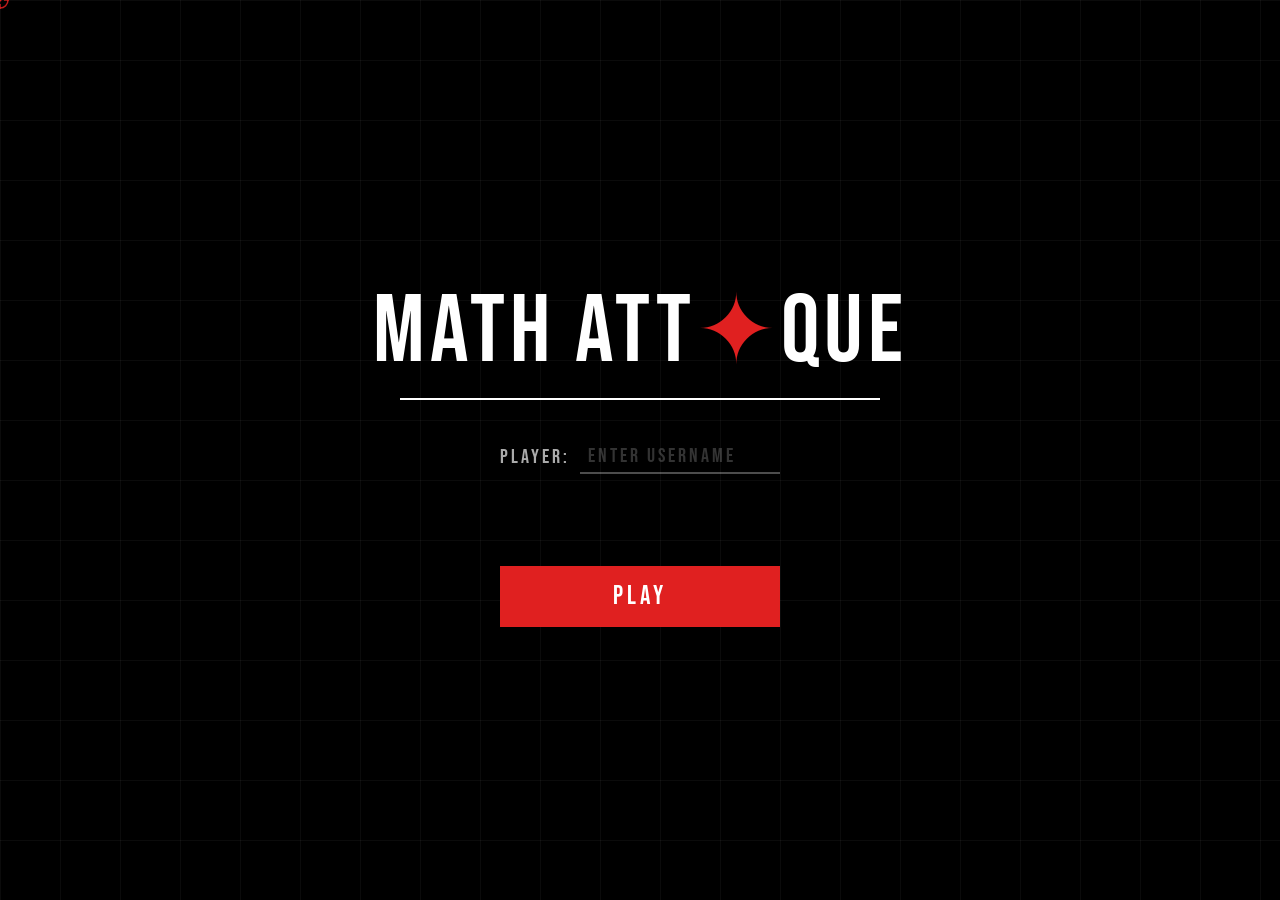
==== index.html @ 8e4e5ab8 "Update index.html" ====
<!DOCTYPE html>
<html lang="en">
<head>
  <meta charset="UTF-8"/>
  <title>Math Attaque</title>
  <link href="https://fonts.googleapis.com/css2?family=Bebas+Neue&family=Rajdhani:wght@400;600;700&display=swap" rel="stylesheet">
  <style>

    :root {
      --red:       #e02020;
      --white:     #ffffff;
      --black:     #000000;
      --grey:      #aaaaaa;
      --grid-line: rgba(255,255,255,0.09);
    }

    * { margin: 0; padding: 0; box-sizing: border-box; }

    html, body {
      width: 100%; height: 100%;
      background: var(--black);
      font-family: 'Rajdhani', sans-serif;
      overflow: hidden;
      color: var(--white);
      /* Hide the default cursor everywhere */
      cursor: none;
    }

    /* ── CUSTOM CURSOR ──────────────────────────────────────── */
    #custom-cursor {
      position: fixed;
      top: 0; left: 0;
      width: 20px; height: 20px;
      pointer-events: none;
      z-index: 99999;
      transform: translate(-50%, -50%);
    }

    /* ── SHARED GRID BACKGROUND ─────────────────────────────── */
    .grid-bg {
      position: absolute;
      inset: 0;
      background-image:
        linear-gradient(var(--grid-line) 1px, transparent 1px),
        linear-gradient(90deg, var(--grid-line) 1px, transparent 1px);
      background-size: 60px 60px;
      pointer-events: none;
      z-index: 0;
    }

    /* ── SCREEN BASE ────────────────────────────────────────── */
    .screen {
      position: fixed;
      inset: 0;
      display: none;
      flex-direction: column;
      align-items: center;
      justify-content: center;
      background: var(--black);
    }

    .screen.active { display: flex; }

    /* ── LOGO ───────────────────────────────────────────────── */
    .logo {
      font-family: 'Bebas Neue', sans-serif;
      font-size: clamp(48px, 8vw, 96px);
      letter-spacing: 5px;
      color: var(--white);
      display: flex;
      align-items: center;
      margin-bottom: 6px;
      position: relative;
      z-index: 2;
    }

    .logo .star { color: var(--red); }

    .logo-underline {
      width: min(480px, 72vw);
      height: 2px;
      background: var(--white);
      margin-bottom: 40px;
      position: relative;
      z-index: 2;
    }

    /* ── BUTTONS ────────────────────────────────────────────── */
    .menu {
      display: flex;
      flex-direction: column;
      align-items: center;
      gap: 14px;
      position: relative;
      z-index: 2;
    }

    .btn {
      font-family: 'Bebas Neue', sans-serif;
      font-size: clamp(18px, 2.8vw, 26px);
      letter-spacing: 4px;
      color: var(--white);
      background: transparent;
      border: 2px solid rgba(255,255,255,0.25);
      padding: 13px 60px;
      min-width: 280px;
      text-align: center;
      cursor: none;
      position: relative;
      overflow: hidden;
      transition: border-color 0.2s;
    }

    .btn::before {
      content: '';
      position: absolute;
      inset: 0;
      background: var(--red);
      transform: scaleX(0);
      transform-origin: left;
      transition: transform 0.22s ease;
      z-index: 0;
    }

    .btn:hover::before  { transform: scaleX(1); }
    .btn:hover          { border-color: var(--red); }
    .btn span           { position: relative; z-index: 1; }
    .btn.primary        { background: var(--red); border-color: var(--red); }

    .btn.disabled {
      opacity: 0.4;
      cursor: none;
      border-color: rgba(255,255,255,0.1);
    }
    .btn.disabled::before { display: none; }

    .coming-soon {
      font-size: 11px;
      letter-spacing: 2px;
      color: var(--grey);
      text-transform: uppercase;
      margin-top: -8px;
      position: relative;
      z-index: 2;
    }

    /* ── BACK BUTTON ────────────────────────────────────────── */
    .back-btn {
      position: absolute;
      top: 24px;
      left: 28px;
      font-family: 'Bebas Neue', sans-serif;
      font-size: 16px;
      letter-spacing: 3px;
      color: var(--grey);
      background: none;
      border: none;
      cursor: none;
      transition: color 0.2s;
      z-index: 10;
    }

    .back-btn:hover { color: var(--white); }

    /* ── USERNAME INPUT ─────────────────────────────────────── */
    .username-row {
      display: flex;
      align-items: center;
      gap: 10px;
      margin-bottom: 8px;
      position: relative;
      z-index: 2;
    }

    .username-row label {
      font-family: 'Bebas Neue', sans-serif;
      font-size: 20px;
      letter-spacing: 3px;
      color: var(--grey);
    }

    .username-row input {
      font-family: 'Bebas Neue', sans-serif;
      font-size: 20px;
      letter-spacing: 3px;
      background: transparent;
      border: none;
      border-bottom: 2px solid rgba(255,255,255,0.3);
      color: var(--white);
      padding: 4px 8px;
      width: 200px;
      outline: none;
      transition: border-color 0.2s;
      cursor: none;
    }

    .username-row input::placeholder { color: rgba(255,255,255,0.2); }
    .username-row input:focus        { border-color: var(--red); }

    /* Username error message */
    #username-error {
      font-family: 'Rajdhani', sans-serif;
      font-size: 13px;
      font-weight: 600;
      letter-spacing: 2px;
      color: var(--red);
      text-transform: uppercase;
      min-height: 18px;
      margin-bottom: 14px;
      position: relative;
      z-index: 2;
    }

    /* ── HIGH SCORE ─────────────────────────────────────────── */
    #highscore-display {
      font-family: 'Rajdhani', sans-serif;
      font-size: 13px;
      font-weight: 600;
      letter-spacing: 2px;
      color: var(--grey);
      text-transform: uppercase;
      margin-bottom: 34px;
      min-height: 18px;
      position: relative;
      z-index: 2;
    }

    #highscore-display .hs-name  { color: var(--white); }
    #highscore-display .hs-level { color: var(--red); }

    /* ── HOME SCREEN ────────────────────────────────────────── */
    #screen-home { justify-content: center; }

    .home-bg {
      position: absolute;
      inset: 0;
      background-image: url('Home_Page_Background.png');
      background-size: cover;
      background-position: top center;
      z-index: 0;
    }

    .home-overlay {
      position: absolute;
      inset: 0;
      background: linear-gradient(
        to bottom,
        rgba(0,0,0,0.25) 0%,
        rgba(0,0,0,0.62) 55%,
        rgba(0,0,0,0.96) 100%
      );
      z-index: 1;
    }

    .home-content {
      position: relative;
      z-index: 3;
      display: flex;
      flex-direction: column;
      align-items: center;
    }

    /* ── MODE SELECT ────────────────────────────────────────── */
    #screen-mode { background: var(--black); }

    .mode-subtitle {
      font-family: 'Rajdhani', sans-serif;
      font-size: 14px;
      font-weight: 600;
      letter-spacing: 3px;
      color: var(--grey);
      text-transform: uppercase;
      margin-bottom: 48px;
      position: relative;
      z-index: 2;
    }

    /* ── GAME SCREEN ────────────────────────────────────────── */
    #screen-game {
      background: var(--black);
      padding: 0;
      overflow: hidden;
      align-items: stretch;
      justify-content: stretch;
    }

    #c {
      position: absolute;
      top: 0; left: 0;
      width: 100%; height: 100%;
      display: block;
      background: var(--black);
    }

    /* HUD — top right */
    #game-hud {
      position: absolute;
      top: 20px;
      right: 28px;
      z-index: 10;
      text-align: right;
    }

    #game-title {
      font-family: 'Bebas Neue', sans-serif;
      font-size: 22px;
      letter-spacing: 4px;
      color: rgba(255,255,255,0.4);
      margin-bottom: 2px;
    }

    #hud {
      font-family: 'Bebas Neue', sans-serif;
      font-size: 18px;
      letter-spacing: 3px;
      color: var(--white);
    }

    #form-badge {
      font-family: 'Bebas Neue', sans-serif;
      font-size: 13px;
      letter-spacing: 3px;
      color: var(--black);
      background: var(--red);
      padding: 3px 10px;
      margin-top: 6px;
      display: inline-block;
    }

    /* ── CONTROLS — bottom centre ───────────────────────────── */
    #game-controls {
      position: absolute;
      bottom: 24px;
      left: 50%;
      transform: translateX(-50%);
      z-index: 10;
      display: flex;
      align-items: center;
      gap: 10px;
      background: rgba(0,0,0,0.72);
      border: 1px solid rgba(255,255,255,0.12);
      padding: 14px 28px;
      backdrop-filter: blur(6px);
      white-space: nowrap;
    }

    #game-controls .label {
      font-family: 'Bebas Neue', sans-serif;
      font-size: 20px;
      letter-spacing: 2px;
      color: var(--white);
    }

    #game-controls .fixed {
      font-family: 'Bebas Neue', sans-serif;
      font-size: 20px;
      letter-spacing: 2px;
      color: rgba(255,255,255,0.4);
    }

    #game-controls input {
      font-family: 'Bebas Neue', sans-serif;
      font-size: 20px;
      letter-spacing: 2px;
      width: 65px;
      padding: 4px 8px;
      border: 1px solid rgba(255,255,255,0.25);
      border-radius: 3px;
      background: rgba(255,255,255,0.07);
      color: var(--white);
      outline: none;
      text-align: center;
      transition: border-color 0.2s;
      cursor: none;
    }

    #game-controls input:focus { border-color: var(--red); }

    #game-controls button {
      font-family: 'Bebas Neue', sans-serif;
      font-size: 18px;
      letter-spacing: 3px;
      padding: 6px 20px;
      cursor: none;
      border: 1px solid rgba(255,255,255,0.25);
      background: rgba(255,255,255,0.07);
      color: var(--white);
      transition: background 0.2s, border-color 0.2s;
    }

    #game-controls button:hover       { background: var(--red); border-color: var(--red); }
    #game-controls button.shoot-btn   { background: var(--red); border-color: var(--red); }
    #game-controls button.shoot-btn:hover { background: #ff3a3a; }

    /* Message floats above the controls */
    #msg {
      position: absolute;
      bottom: 90px;
      left: 50%;
      transform: translateX(-50%);
      z-index: 10;
      font-family: 'Bebas Neue', sans-serif;
      font-size: 22px;
      letter-spacing: 4px;
      color: var(--red);
      min-height: 28px;
      white-space: nowrap;
    }

  </style>
</head>
<body>

  <!-- ── CUSTOM CURSOR SVG ──────────────────────────────────── -->
  <!-- A red crosshair that follows the mouse -->
  <svg id="custom-cursor" viewBox="0 0 20 20" xmlns="http://www.w3.org/2000/svg">
    <!-- outer ring -->
    <circle cx="10" cy="10" r="8" fill="none" stroke="#e02020" stroke-width="1.5" opacity="0.85"/>
    <!-- crosshair lines -->
    <line x1="10" y1="1"  x2="10" y2="6"  stroke="#e02020" stroke-width="1.5" opacity="0.85"/>
    <line x1="10" y1="14" x2="10" y2="19" stroke="#e02020" stroke-width="1.5" opacity="0.85"/>
    <line x1="1"  y1="10" x2="6"  y2="10" stroke="#e02020" stroke-width="1.5" opacity="0.85"/>
    <line x1="14" y1="10" x2="19" y2="10" stroke="#e02020" stroke-width="1.5" opacity="0.85"/>
    <!-- centre dot -->
    <circle cx="10" cy="10" r="1.5" fill="#e02020"/>
  </svg>


  <!-- ============================================================
       SCREEN 1 — INTRO VIDEOS
  ============================================================ -->
  <div id="screen-intro" class="screen active">
    <div class="grid-bg"></div>
    <video id="video-opening" muted playsinline preload="auto"
           src="Opening Scene.mp4"
           style="position:relative;z-index:1;width:min(500px,80vw);height:min(500px,80vw);object-fit:contain;display:block;">
    </video>
    <video id="video-loading" muted playsinline preload="auto"
           src="Loading screen (1).mp4"
           style="position:relative;z-index:1;width:min(500px,80vw);height:min(500px,80vw);object-fit:contain;display:none;">
    </video>
  </div>


  <!-- ============================================================
       SCREEN 2 — HOME
  ============================================================ -->
  <div id="screen-home" class="screen">
    <div class="home-bg"></div>
    <div class="home-overlay"></div>
    <div class="grid-bg" style="z-index:2; opacity:0.5;"></div>

    <div class="home-content">
      <div class="logo">Math&nbsp;Att<span class="star">✦</span>que</div>
      <div class="logo-underline"></div>

      <div class="username-row">
        <label for="username-input">Player:</label>
        <input id="username-input" type="text" placeholder="Enter username" maxlength="20"
               onkeydown="if(event.key==='Enter') tryPlay()">
      </div>

      <!-- Error shown when they try to continue without a name -->
      <div id="username-error"></div>

      <div id="highscore-display"></div>

      <nav class="menu">
        <button class="btn primary" onclick="tryPlay()">
          <span>Play</span>
        </button>
      </nav>
    </div>
  </div>


  <!-- ============================================================
       SCREEN 3 — MODE SELECT
  ============================================================ -->
  <div id="screen-mode" class="screen">
    <div class="grid-bg"></div>
    <button class="back-btn" onclick="goTo('screen-home')">← Back</button>

    <div class="logo" style="font-size:clamp(32px,5vw,58px); margin-bottom:4px;">
      Select Mode
    </div>
    <div class="logo-underline" style="margin-bottom:10px;"></div>
    <p class="mode-subtitle">Choose your battlefield</p>

    <nav class="menu">
      <button class="btn primary" onclick="goTo('screen-game'); startGame();">
        <span>PvE</span>
      </button>
      <button class="btn disabled" disabled><span>PvP</span></button>
      <p class="coming-soon">Coming Soon</p>
      <button class="btn disabled" disabled><span>Sandbox</span></button>
      <p class="coming-soon">Coming Soon</p>
    </nav>
  </div>


  <!-- ============================================================
       SCREEN 4 — GAME
  ============================================================ -->
  <div id="screen-game" class="screen">

    <canvas id="c"></canvas>

    <button class="back-btn" onclick="returnToHome()">← Back</button>

    <div id="game-hud">
      <div id="game-title">Math Att✦que — PvE</div>
      <div id="hud"></div>
      <div id="form-badge"></div>
    </div>

    <div id="msg"></div>

    <!-- Controls bar — rebuilt each level by renderControls() -->
    <div id="game-controls"></div>

  </div>


  <script>

    // ============================================================
    // CUSTOM CURSOR
    // ============================================================

    var cursorEl = document.getElementById("custom-cursor");

    document.addEventListener("mousemove", function(e) {
      cursorEl.style.left = e.clientX + "px";
      cursorEl.style.top  = e.clientY + "px";
    });


    // ============================================================
    // SCREEN NAVIGATION
    // ============================================================

    function goTo(screenId) {
      var allScreens = document.querySelectorAll(".screen");
      for (var i = 0; i < allScreens.length; i++) {
        allScreens[i].classList.remove("active");
      }
      document.getElementById(screenId).classList.add("active");
    }

    function returnToHome() {
      saveHighScore();
      goTo("screen-home");
    }


    // ============================================================
    // USERNAME — must be filled before proceeding
    // ============================================================

    function tryPlay() {
      var username = document.getElementById("username-input").value.trim();
      var errEl    = document.getElementById("username-error");

      if (username === "") {
        errEl.textContent = "⚠ Enter a username to continue";
        // Shake the input border red briefly
        var inp = document.getElementById("username-input");
        inp.style.borderBottomColor = "#e02020";
        setTimeout(function() {
          inp.style.borderBottomColor = "";
        }, 1200);
        return;
      }

      errEl.textContent = "";
      goTo("screen-mode");
    }


    // ============================================================
    // HIGH SCORE
    // ============================================================

    var highScore = { name: "", level: 0 };

    function saveHighScore() {
      var username = document.getElementById("username-input").value.trim();
      if (username === "") { username = "Anonymous"; }
      if (level > highScore.level) {
        highScore.name  = username;
        highScore.level = level;
      }
      showHighScore();
    }

    function showHighScore() {
      var display = document.getElementById("highscore-display");
      if (highScore.level === 0) { display.textContent = ""; return; }
      display.innerHTML =
        "Best: <span class='hs-name'>" + highScore.name + "</span>" +
        " — Level <span class='hs-level'>" + highScore.level + "</span>";
    }


    // ============================================================
    // INTRO VIDEO SEQUENCE
    // ============================================================

    var videoOpening = document.getElementById("video-opening");
    var videoLoading = document.getElementById("video-loading");

    function playOpeningVideo() {
      videoOpening.style.display = "block";
      videoLoading.style.display = "none";
      var fallback = setTimeout(playLoadingVideo, 6000);
      videoOpening.addEventListener("ended", function () { clearTimeout(fallback); playLoadingVideo(); });
      videoOpening.addEventListener("error", function () { clearTimeout(fallback); playLoadingVideo(); });
      videoOpening.play().catch(function () { clearTimeout(fallback); playLoadingVideo(); });
    }

    function playLoadingVideo() {
      videoOpening.style.display = "none";
      videoLoading.style.display = "block";
      var fallback = setTimeout(goToHomeFn, 7000);
      videoLoading.addEventListener("ended", function () { clearTimeout(fallback); goToHomeFn(); });
      videoLoading.addEventListener("error", function () { clearTimeout(fallback); goToHomeFn(); });
      videoLoading.play().catch(function () { clearTimeout(fallback); goToHomeFn(); });
    }

    function goToHomeFn() { goTo("screen-home"); }

    playOpeningVideo();


    // ============================================================
    // CANVAS SETUP
    // ============================================================

    var canvas = document.getElementById("c");
    var ctx    = canvas.getContext("2d");

    var GRID_COLS = 16;
    var GRID_ROWS = 10;
    var CANVAS_WIDTH, CANVAS_HEIGHT, CELL_WIDTH, CELL_HEIGHT;

    function resizeCanvas() {
      CANVAS_WIDTH  = window.innerWidth;
      CANVAS_HEIGHT = window.innerHeight;
      CELL_WIDTH    = CANVAS_WIDTH  / GRID_COLS;
      CELL_HEIGHT   = CANVAS_HEIGHT / GRID_ROWS;
      canvas.width  = CANVAS_WIDTH;
      canvas.height = CANVAS_HEIGHT;
    }

    window.addEventListener("resize", function () {
      resizeCanvas();
      if (typeof playerX !== "undefined") { draw(); }
    });


    // ============================================================
    // EQUATION FORMS
    // ============================================================

    var FORM_ORDER      = ["general", "factored", "vertex"];
    var FIXED_A_OPTIONS = [-0.1, -0.15, -0.2, -0.25, -0.3];
    var currentForm;
    var fixedA;

    function pickForm(levelNumber) {
      var index = (levelNumber - 1) % FORM_ORDER.length;
      currentForm = FORM_ORDER[index];
      fixedA = FIXED_A_OPTIONS[Math.floor(Math.random() * FIXED_A_OPTIONS.length)];
    }

    function renderControls() {
      var bar   = document.getElementById("game-controls");
      var badge = document.getElementById("form-badge");

      if (currentForm === "general") {
        badge.textContent = "General Form";
        bar.innerHTML =
          "<span class='label'>y =</span>" +
          "<input id='inputA' placeholder='a' title='Enter a (must be negative)'>" +
          "<span class='label'>x² +</span>" +
          "<input id='inputB' placeholder='b'>" +
          "<span class='label'>x</span>" +
          "<button class='shoot-btn' onclick='shoot()'>Shoot</button>";

      } else if (currentForm === "factored") {
        badge.textContent = "Factored Form";
        bar.innerHTML =
          "<span class='label'>y =</span>" +
          "<span class='fixed'>" + fixedA + "</span>" +
          "<span class='label'>(x −</span>" +
          "<input id='inputR' placeholder='r'>" +
          "<span class='label'>)(x −</span>" +
          "<input id='inputS' placeholder='s'>" +
          "<span class='label'>)</span>" +
          "<button class='shoot-btn' onclick='shoot()'>Shoot</button>";

      } else if (currentForm === "vertex") {
        badge.textContent = "Vertex Form";
        bar.innerHTML =
          "<span class='label'>y =</span>" +
          "<span class='fixed'>" + fixedA + "</span>" +
          "<span class='label'>(x −</span>" +
          "<input id='inputH' placeholder='h'>" +
          "<span class='label'>)² +</span>" +
          "<input id='inputK' placeholder='k'>" +
          "<button class='shoot-btn' onclick='shoot()'>Shoot</button>";
      }
    }

    function readInputs() {
      if (currentForm === "general") {
        var a = parseFloat(document.getElementById("inputA").value);
        var b = parseFloat(document.getElementById("inputB").value);
        if (isNaN(a) || isNaN(b))   { setMessage("Enter values for a and b."); return null; }
        if (Math.abs(a) < 0.05)     { setMessage("a is too small. Try -0.2");  return null; }
        if (a > 0) { a = -a; }
        return { a: a, b: b };

      } else if (currentForm === "factored") {
        var r = parseFloat(document.getElementById("inputR").value);
        var s = parseFloat(document.getElementById("inputS").value);
        if (isNaN(r) || isNaN(s)) { setMessage("Enter values for r and s."); return null; }
        return { a: fixedA, b: -fixedA * (r + s) };

      } else if (currentForm === "vertex") {
        var h = parseFloat(document.getElementById("inputH").value);
        var k = parseFloat(document.getElementById("inputK").value);
        if (isNaN(h) || isNaN(k)) { setMessage("Enter values for h and k."); return null; }
        return { a: fixedA, b: -2 * fixedA * h };
      }
      return null;
    }

    function getAnswer() {
      var dx = enemyX - playerX;
      var dy = enemyY - playerY;
      if (currentForm === "general") {
        var a = -0.2;
        var b = (dy - a * dx * dx) / dx;
        return "a = " + a.toFixed(2) + ",  b = " + b.toFixed(2);
      }
      if (currentForm === "factored") {
        return "r = 0,  s = " + dx.toFixed(2);
      }
      if (currentForm === "vertex") {
        var hVal  = dx / 2;
        var bHint = (-2 * fixedA * hVal);
        var hHint = (-bHint / (2 * fixedA)).toFixed(2);
        return "h = " + hHint + "  (test different k values)";
      }
      return "no hint available";
    }


    // ============================================================
    // BARREL ANGLE HELPER
    //
    // Given the parabola y = a*t² + b*t (in grid units, t from player),
    // the initial slope at t=0 is dy/dt = b.
    // We convert that slope from grid coords to canvas pixel coords,
    // then compute the angle with Math.atan2.
    // ============================================================

    function getBarrelAngle(a, b) {
      // In grid space the initial slope (rise/run) = b
      // Convert to pixel space: multiply rise by CELL_HEIGHT and run by CELL_WIDTH
      // Canvas y is flipped (up = negative py), so negate the rise.
      var runPx  =  CELL_WIDTH;
      var risePx = -b * CELL_HEIGHT;   // negative because canvas y flips
      return Math.atan2(risePx, runPx);
    }


    // ============================================================
    // GAME STATE
    // ============================================================

    var level;
    var shotsLeft;
    var playerX, playerY;
    var enemyX,  enemyY;
    var lastAB     = null;    // stores {a,b} of most recent shot for barrel angle
    var pastShots  = [];
    var isShooting = false;
    var particles  = [];

    function gridToPixel(gridX, gridY) {
      return {
        px: gridX * CELL_WIDTH,
        py: CANVAS_HEIGHT - gridY * CELL_HEIGHT
      };
    }

    function randomInt(min, max) {
      return Math.floor(Math.random() * (max - min + 1)) + min;
    }

    function placeDots() {
      playerX = randomInt(1, 3);
      playerY = randomInt(2, 6);
      enemyX  = randomInt(12, 15);
      enemyY  = randomInt(2, 6);
    }


    // ============================================================
    // EXPLOSION PARTICLES
    // ============================================================

    function spawnExplosion(px, py) {
      particles = [];
      for (var i = 0; i < 16; i++) {
        var angle = (i / 16) * Math.PI * 2;
        var speed = 3 + Math.random() * 4;
        particles.push({
          x: px, y: py,
          vx: Math.cos(angle) * speed,
          vy: Math.sin(angle) * speed,
          life: 1.0,
          radius: 4 + Math.random() * 4
        });
      }
    }

    function drawAndUpdateParticles() {
      var anyAlive = false;
      for (var i = 0; i < particles.length; i++) {
        var p = particles[i];
        if (p.life <= 0) continue;
        p.x    += p.vx;
        p.y    += p.vy;
        p.life -= 0.035;
        ctx.beginPath();
        ctx.arc(p.x, p.y, p.radius, 0, Math.PI * 2);
        ctx.fillStyle = "rgba(255, 140, 0, " + p.life + ")";
        ctx.fill();
        anyAlive = true;
      }
      return anyAlive;
    }

    function animateExplosion(done) {
      draw();
      var stillGoing = drawAndUpdateParticles();
      if (stillGoing) {
        requestAnimationFrame(function () { animateExplosion(done); });
      } else {
        setTimeout(done, 200);
      }
    }


    // ============================================================
    // DRAW DOT WITH BARREL
    //
    // Draws a circle with a rectangular barrel attached.
    // angle = direction the barrel points (radians, canvas coords)
    // ============================================================

    function drawDotWithBarrel(px, py, dotRadius, color, angle, barrelLen, barrelW) {
      ctx.save();
      ctx.translate(px, py);
      ctx.rotate(angle);

      // Barrel — rectangle extending in the +x direction before rotation
      ctx.fillStyle = color;
      ctx.fillRect(dotRadius - 2, -barrelW / 2, barrelLen, barrelW);

      ctx.restore();

      // Body circle (drawn after so it sits on top of the barrel root)
      ctx.beginPath();
      ctx.arc(px, py, dotRadius, 0, Math.PI * 2);
      ctx.fillStyle = color;
      ctx.fill();
    }


    // ============================================================
    // DRAW
    // ============================================================

    function draw() {
      ctx.fillStyle = "#000";
      ctx.fillRect(0, 0, CANVAS_WIDTH, CANVAS_HEIGHT);

      // Grid lines
      ctx.strokeStyle = "rgba(255, 255, 255, 0.1)";
      ctx.lineWidth = 1;
      for (var col = 0; col <= GRID_COLS; col++) {
        ctx.beginPath();
        ctx.moveTo(col * CELL_WIDTH, 0);
        ctx.lineTo(col * CELL_WIDTH, CANVAS_HEIGHT);
        ctx.stroke();
      }
      for (var row = 0; row <= GRID_ROWS; row++) {
        ctx.beginPath();
        ctx.moveTo(0, row * CELL_HEIGHT);
        ctx.lineTo(CANVAS_WIDTH, row * CELL_HEIGHT);
        ctx.stroke();
      }

      // Axis numbers
      ctx.fillStyle = "rgba(255, 255, 255, 0.25)";
      ctx.font = Math.floor(CELL_HEIGHT * 0.2) + "px monospace";
      for (var i = 1; i <= GRID_COLS; i++) {
        ctx.fillText(i, i * CELL_WIDTH + 4, CANVAS_HEIGHT - 6);
      }
      for (var j = 1; j <= GRID_ROWS; j++) {
        ctx.fillText(j, 4, CANVAS_HEIGHT - j * CELL_HEIGHT - 4);
      }

      // Past shots
      ctx.strokeStyle = "rgba(120, 160, 255, 0.18)";
      ctx.lineWidth = 2;
      for (var s = 0; s < pastShots.length; s++) {
        var path = pastShots[s];
        ctx.beginPath();
        for (var p = 0; p < path.length; p++) {
          if (p === 0) ctx.moveTo(path[p].px, path[p].py);
          else         ctx.lineTo(path[p].px, path[p].py);
        }
        ctx.stroke();
      }

      // ── Player dot with barrel ───────────────────────────────
      var player = gridToPixel(playerX, playerY);
      var dotR   = Math.max(7, Math.min(CELL_WIDTH, CELL_HEIGHT) * 0.18);
      var bLen   = dotR * 2.2;   // barrel length
      var bW     = dotR * 0.7;   // barrel width

      // Barrel angle: use last shot's a,b if available, otherwise point right
      var barrelAngle = lastAB ? getBarrelAngle(lastAB.a, lastAB.b) : 0;

      drawDotWithBarrel(player.px, player.py, dotR, "#0cc", barrelAngle, bLen, bW);

      // Player label
      ctx.fillStyle = "rgba(255,255,255,0.55)";
      ctx.font = Math.floor(CELL_HEIGHT * 0.18) + "px monospace";
      ctx.fillText("(" + playerX + "," + playerY + ")", player.px + dotR + 6, player.py - 7);

      // ── Enemy dot (no barrel — simpler circle) ───────────────
      var enemy = gridToPixel(enemyX, enemyY);
      ctx.beginPath();
      ctx.arc(enemy.px, enemy.py, dotR, 0, Math.PI * 2);
      ctx.fillStyle = "#e44";
      ctx.fill();
      ctx.fillStyle = "rgba(255,255,255,0.55)";
      ctx.fillText("(" + enemyX + "," + enemyY + ")", enemy.px + dotR + 6, enemy.py - 7);
    }


    // ============================================================
    // SHOOT
    // ============================================================

    function shoot() {
      if (isShooting) return;
      if (shotsLeft <= 0) { setMessage("No shots left!"); return; }

      var inputs = readInputs();
      if (inputs === null) { return; }

      var a = inputs.a;
      var b = inputs.b;

      // Save for barrel angle
      lastAB = { a: a, b: b };

      isShooting = true;
      setMessage("");

      var path = [];
      var t = 0;

      function step() {
        var worldX = playerX + t;
        var worldY = playerY + (a * t * t + b * t);
        var pos    = gridToPixel(worldX, worldY);

        path.push(pos);
        draw();

        // Shot trail
        ctx.beginPath();
        ctx.strokeStyle = "rgba(255,255,255,0.75)";
        ctx.lineWidth = 2;
        for (var i = 0; i < path.length; i++) {
          if (i === 0) ctx.moveTo(path[i].px, path[i].py);
          else         ctx.lineTo(path[i].px, path[i].py);
        }
        ctx.stroke();

        // Projectile dot
        ctx.beginPath();
        ctx.arc(pos.px, pos.py, 5, 0, Math.PI * 2);
        ctx.fillStyle = "#88aaff";
        ctx.fill();

        if (isNearEnemy(pos.px, pos.py)) {
          finishShot(path, true, pos.px, pos.py);
          return;
        }

        t += 0.05;

        if (worldX > 0 && worldX < GRID_COLS && worldY > 0 && worldY < GRID_ROWS) {
          requestAnimationFrame(step);
        } else {
          finishShot(path, false, pos.px, pos.py);
        }
      }

      step();
    }

    function isNearEnemy(px, py) {
      var enemy = gridToPixel(enemyX, enemyY);
      var dx = px - enemy.px;
      var dy = py - enemy.py;
      return Math.sqrt(dx * dx + dy * dy) < 14;
    }

    function finishShot(path, didHit, hitPx, hitPy) {
      isShooting = false;
      pastShots.push(path);
      if (pastShots.length > 20) pastShots.shift();
      shotsLeft--;

      if (didHit) {
        setMessage("Hit!");
        spawnExplosion(hitPx, hitPy);
        animateExplosion(function () {
          level++;
          shotsLeft = 5;
          pastShots = [];
          particles = [];
          lastAB    = null;
          startLevel();
        });
      } else {
        if (shotsLeft <= 0) {
          // Out of shots — save score and return to home after a short delay
          saveHighScore();
          setMessage("Out of shots! Hint: " + getAnswer() + " — returning to menu…");
          setTimeout(function() {
            goTo("screen-home");
          }, 3500);
        } else {
          setMessage("Miss!");
        }
        updateHUD();
        draw();
      }
    }

    function updateHUD() {
      document.getElementById("hud").textContent =
        "Level: " + level + "   |   Shots: " + shotsLeft;
    }

    function setMessage(text) {
      document.getElementById("msg").textContent = text;
    }


    // ============================================================
    // START LEVEL
    // ============================================================

    function startLevel() {
      pickForm(level);
      placeDots();
      lastAB = null;
      setMessage("");
      updateHUD();
      renderControls();
      resizeCanvas();
      draw();
    }


    // ============================================================
    // START GAME
    // ============================================================

    function startGame() {
      level      = 1;
      shotsLeft  = 5;
      pastShots  = [];
      particles  = [];
      isShooting = false;
      lastAB     = null;
      startLevel();
    }

  </script>
</body>
</html>
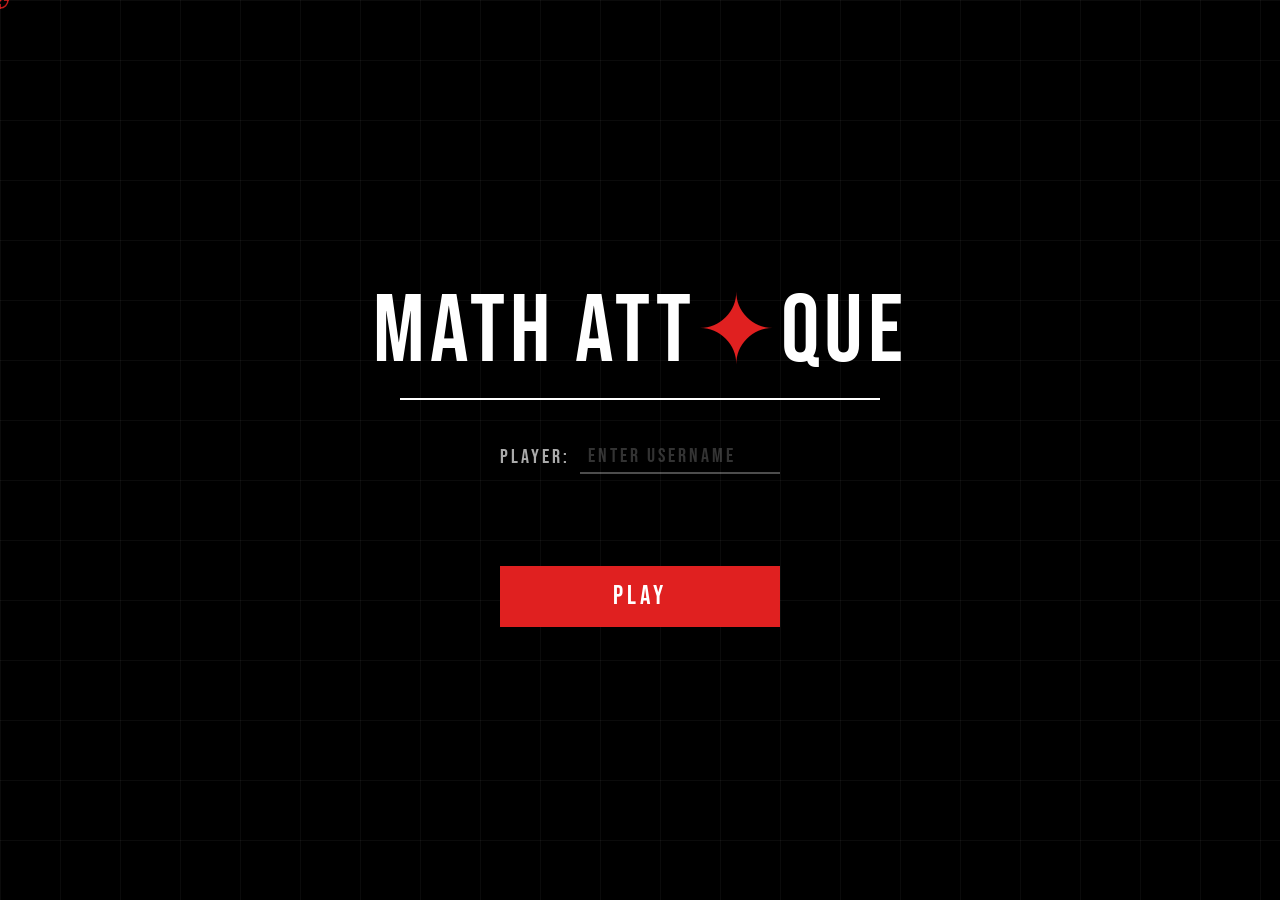
==== commit a3323dd9: "Update index.html" ====
--- a/index.html
+++ b/index.html
@@ -16,16 +16,7 @@
     }
 
     * { margin: 0; padding: 0; box-sizing: border-box; }
-
-    html, body {
-      width: 100%; height: 100%;
-      background: var(--black);
-      font-family: 'Rajdhani', sans-serif;
-      overflow: hidden;
-      color: var(--white);
-      /* Hide the default cursor everywhere */
-      cursor: none;
-    }
+    *, *::before, *::after { cursor: none !important; }
 
     /* ── CUSTOM CURSOR ──────────────────────────────────────── */
     #custom-cursor {
@@ -37,7 +28,14 @@
       transform: translate(-50%, -50%);
     }
 
-    /* ── SHARED GRID BACKGROUND ─────────────────────────────── */
+    html, body {
+      width: 100%; height: 100%;
+      background: var(--black);
+      font-family: 'Rajdhani', sans-serif;
+      overflow: hidden;
+      color: var(--white);
+    }
+
     .grid-bg {
       position: absolute;
       inset: 0;
@@ -49,7 +47,6 @@
       z-index: 0;
     }
 
-    /* ── SCREEN BASE ────────────────────────────────────────── */
     .screen {
       position: fixed;
       inset: 0;
@@ -62,7 +59,6 @@
 
     .screen.active { display: flex; }
 
-    /* ── LOGO ───────────────────────────────────────────────── */
     .logo {
       font-family: 'Bebas Neue', sans-serif;
       font-size: clamp(48px, 8vw, 96px);
@@ -86,7 +82,6 @@
       z-index: 2;
     }
 
-    /* ── BUTTONS ────────────────────────────────────────────── */
     .menu {
       display: flex;
       flex-direction: column;
@@ -145,11 +140,9 @@
       z-index: 2;
     }
 
-    /* ── BACK BUTTON ────────────────────────────────────────── */
     .back-btn {
       position: absolute;
-      top: 24px;
-      left: 28px;
+      top: 24px; left: 28px;
       font-family: 'Bebas Neue', sans-serif;
       font-size: 16px;
       letter-spacing: 3px;
@@ -163,7 +156,7 @@
 
     .back-btn:hover { color: var(--white); }
 
-    /* ── USERNAME INPUT ─────────────────────────────────────── */
+    /* ── USERNAME ───────────────────────────────────────────── */
     .username-row {
       display: flex;
       align-items: center;
@@ -198,7 +191,6 @@
     .username-row input::placeholder { color: rgba(255,255,255,0.2); }
     .username-row input:focus        { border-color: var(--red); }
 
-    /* Username error message */
     #username-error {
       font-family: 'Rajdhani', sans-serif;
       font-size: 13px;
@@ -224,17 +216,18 @@
       min-height: 18px;
       position: relative;
       z-index: 2;
-    }
-
-    #highscore-display .hs-name  { color: var(--white); }
-    #highscore-display .hs-level { color: var(--red); }
-
-    /* ── HOME SCREEN ────────────────────────────────────────── */
+      text-align: center;
+    }
+
+    #highscore-display .hs-name   { color: var(--white); }
+    #highscore-display .hs-level  { color: var(--red); }
+    #highscore-display .hs-hints  { color: var(--grey); font-size: 11px; }
+
+    /* ── HOME ───────────────────────────────────────────────── */
     #screen-home { justify-content: center; }
 
     .home-bg {
-      position: absolute;
-      inset: 0;
+      position: absolute; inset: 0;
       background-image: url('Home_Page_Background.png');
       background-size: cover;
       background-position: top center;
@@ -242,14 +235,8 @@
     }
 
     .home-overlay {
-      position: absolute;
-      inset: 0;
-      background: linear-gradient(
-        to bottom,
-        rgba(0,0,0,0.25) 0%,
-        rgba(0,0,0,0.62) 55%,
-        rgba(0,0,0,0.96) 100%
-      );
+      position: absolute; inset: 0;
+      background: linear-gradient(to bottom, rgba(0,0,0,0.25) 0%, rgba(0,0,0,0.62) 55%, rgba(0,0,0,0.96) 100%);
       z-index: 1;
     }
 
@@ -290,14 +277,12 @@
       top: 0; left: 0;
       width: 100%; height: 100%;
       display: block;
-      background: var(--black);
-    }
-
-    /* HUD — top right */
+    }
+
+    /* ── GAME HUD ────────────────────────────────────────────── */
     #game-hud {
       position: absolute;
-      top: 20px;
-      right: 28px;
+      top: 20px; right: 28px;
       z-index: 10;
       text-align: right;
     }
@@ -328,7 +313,89 @@
       display: inline-block;
     }
 
-    /* ── CONTROLS — bottom centre ───────────────────────────── */
+    #modifier-badges {
+      margin-top: 6px;
+      display: flex;
+      flex-direction: column;
+      align-items: flex-end;
+      gap: 4px;
+    }
+
+    .mod-badge {
+      font-family: 'Bebas Neue', sans-serif;
+      font-size: 11px;
+      letter-spacing: 2px;
+      padding: 2px 8px;
+      display: inline-block;
+    }
+
+    .mod-badge.wall-badge  { background: rgba(255,165,0,0.25); color: orange; border: 1px solid orange; }
+    .mod-badge.flip-badge  { background: rgba(0,200,255,0.15); color: #0cf;   border: 1px solid #0cf; }
+    .mod-badge.laser-badge { background: rgba(255,255,0,0.15);  color: yellow; border: 1px solid yellow; }
+
+    /* ── HINT button in HUD top-left ────────────────────────── */
+    #hint-btn {
+      position: absolute;
+      top: 20px;
+      left: 80px;   /* sits right of the ← Back button */
+      z-index: 10;
+      font-family: 'Bebas Neue', sans-serif;
+      font-size: 15px;
+      letter-spacing: 3px;
+      color: var(--black);
+      background: #ffe44d;
+      border: none;
+      padding: 5px 16px;
+      transition: opacity 0.2s, background 0.2s;
+    }
+
+    #hint-btn:hover   { background: #ffd000; }
+    #hint-btn.used    { opacity: 0.35; background: #666; color: #aaa; }
+
+    /* ── HINT POPUP ─────────────────────────────────────────── */
+    #hint-popup {
+      position: absolute;
+      top: 60px;
+      left: 80px;
+      z-index: 20;
+      background: rgba(0,0,0,0.88);
+      border: 1px solid #ffe44d;
+      padding: 14px 20px;
+      max-width: 340px;
+      display: none;
+    }
+
+    #hint-popup.visible { display: block; }
+
+    #hint-popup .hint-title {
+      font-family: 'Bebas Neue', sans-serif;
+      font-size: 16px;
+      letter-spacing: 3px;
+      color: #ffe44d;
+      margin-bottom: 6px;
+    }
+
+    #hint-popup .hint-body {
+      font-family: 'Rajdhani', sans-serif;
+      font-size: 15px;
+      font-weight: 600;
+      letter-spacing: 1px;
+      color: var(--white);
+      line-height: 1.5;
+    }
+
+    #hint-popup .hint-close {
+      margin-top: 10px;
+      font-family: 'Bebas Neue', sans-serif;
+      font-size: 13px;
+      letter-spacing: 3px;
+      color: #ffe44d;
+      background: none;
+      border: 1px solid #ffe44d;
+      padding: 3px 12px;
+    }
+
+    /* ── CONTROLS ────────────────────────────────────────────── */
     #game-controls {
       position: absolute;
       bottom: 24px;
@@ -389,11 +456,12 @@
       transition: background 0.2s, border-color 0.2s;
     }
 
-    #game-controls button:hover       { background: var(--red); border-color: var(--red); }
-    #game-controls button.shoot-btn   { background: var(--red); border-color: var(--red); }
+    #game-controls button:hover           { background: var(--red); border-color: var(--red); }
+    #game-controls button.shoot-btn       { background: var(--red); border-color: var(--red); }
     #game-controls button.shoot-btn:hover { background: #ff3a3a; }
-
-    /* Message floats above the controls */
+    #game-controls button.laser-btn       { background: rgba(255,220,0,0.15); border-color: gold; color: gold; }
+    #game-controls button.laser-btn:hover { background: rgba(255,220,0,0.35); }
+
     #msg {
       position: absolute;
       bottom: 90px;
@@ -412,34 +480,28 @@
 </head>
 <body>
 
-  <!-- ── CUSTOM CURSOR SVG ──────────────────────────────────── -->
-  <!-- A red crosshair that follows the mouse -->
+  <!-- CUSTOM CURSOR -->
   <svg id="custom-cursor" viewBox="0 0 20 20" xmlns="http://www.w3.org/2000/svg">
-    <!-- outer ring -->
     <circle cx="10" cy="10" r="8" fill="none" stroke="#e02020" stroke-width="1.5" opacity="0.85"/>
-    <!-- crosshair lines -->
-    <line x1="10" y1="1"  x2="10" y2="6"  stroke="#e02020" stroke-width="1.5" opacity="0.85"/>
-    <line x1="10" y1="14" x2="10" y2="19" stroke="#e02020" stroke-width="1.5" opacity="0.85"/>
-    <line x1="1"  y1="10" x2="6"  y2="10" stroke="#e02020" stroke-width="1.5" opacity="0.85"/>
-    <line x1="14" y1="10" x2="19" y2="10" stroke="#e02020" stroke-width="1.5" opacity="0.85"/>
-    <!-- centre dot -->
+    <line x1="10" y1="1"  x2="10" y2="6"  stroke="#e02020" stroke-width="1.5"/>
+    <line x1="10" y1="14" x2="10" y2="19" stroke="#e02020" stroke-width="1.5"/>
+    <line x1="1"  y1="10" x2="6"  y2="10" stroke="#e02020" stroke-width="1.5"/>
+    <line x1="14" y1="10" x2="19" y2="10" stroke="#e02020" stroke-width="1.5"/>
     <circle cx="10" cy="10" r="1.5" fill="#e02020"/>
   </svg>
 
 
   <!-- ============================================================
-       SCREEN 1 — INTRO VIDEOS
+       SCREEN 1 — INTRO
+       VIDEO 1 src = your opening logo path
+       VIDEO 2 src = your loading screen path
   ============================================================ -->
   <div id="screen-intro" class="screen active">
     <div class="grid-bg"></div>
-    <video id="video-opening" muted playsinline preload="auto"
-           src="Opening Scene.mp4"
-           style="position:relative;z-index:1;width:min(500px,80vw);height:min(500px,80vw);object-fit:contain;display:block;">
-    </video>
-    <video id="video-loading" muted playsinline preload="auto"
-           src="Loading screen (1).mp4"
-           style="position:relative;z-index:1;width:min(500px,80vw);height:min(500px,80vw);object-fit:contain;display:none;">
-    </video>
+    <video id="video-opening" muted playsinline preload="auto" src="Opening Scene.mp4"
+           style="position:relative;z-index:1;width:min(500px,80vw);height:min(500px,80vw);object-fit:contain;display:block;"></video>
+    <video id="video-loading" muted playsinline preload="auto" src="Loading screen (1).mp4"
+           style="position:relative;z-index:1;width:min(500px,80vw);height:min(500px,80vw);object-fit:contain;display:none;"></video>
   </div>
 
 
@@ -450,26 +512,18 @@
     <div class="home-bg"></div>
     <div class="home-overlay"></div>
     <div class="grid-bg" style="z-index:2; opacity:0.5;"></div>
-
     <div class="home-content">
       <div class="logo">Math&nbsp;Att<span class="star">✦</span>que</div>
       <div class="logo-underline"></div>
-
       <div class="username-row">
         <label for="username-input">Player:</label>
         <input id="username-input" type="text" placeholder="Enter username" maxlength="20"
                onkeydown="if(event.key==='Enter') tryPlay()">
       </div>
-
-      <!-- Error shown when they try to continue without a name -->
       <div id="username-error"></div>
-
       <div id="highscore-display"></div>
-
       <nav class="menu">
-        <button class="btn primary" onclick="tryPlay()">
-          <span>Play</span>
-        </button>
+        <button class="btn primary" onclick="tryPlay()"><span>Play</span></button>
       </nav>
     </div>
   </div>
@@ -481,17 +535,11 @@
   <div id="screen-mode" class="screen">
     <div class="grid-bg"></div>
     <button class="back-btn" onclick="goTo('screen-home')">← Back</button>
-
-    <div class="logo" style="font-size:clamp(32px,5vw,58px); margin-bottom:4px;">
-      Select Mode
-    </div>
+    <div class="logo" style="font-size:clamp(32px,5vw,58px); margin-bottom:4px;">Select Mode</div>
     <div class="logo-underline" style="margin-bottom:10px;"></div>
     <p class="mode-subtitle">Choose your battlefield</p>
-
     <nav class="menu">
-      <button class="btn primary" onclick="goTo('screen-game'); startGame();">
-        <span>PvE</span>
-      </button>
+      <button class="btn primary" onclick="goTo('screen-game'); startGame();"><span>PvE</span></button>
       <button class="btn disabled" disabled><span>PvP</span></button>
       <p class="coming-soon">Coming Soon</p>
       <button class="btn disabled" disabled><span>Sandbox</span></button>
@@ -509,15 +557,24 @@
 
     <button class="back-btn" onclick="returnToHome()">← Back</button>
 
+    <!-- Hint button — top left, beside back button -->
+    <button id="hint-btn" onclick="useHint()">💡 Hint</button>
+
+    <!-- Hint popup — appears below the hint button -->
+    <div id="hint-popup">
+      <div class="hint-title">Hint</div>
+      <div class="hint-body" id="hint-body"></div>
+      <button class="hint-close" onclick="closeHint()">Close</button>
+    </div>
+
     <div id="game-hud">
       <div id="game-title">Math Att✦que — PvE</div>
       <div id="hud"></div>
       <div id="form-badge"></div>
+      <div id="modifier-badges"></div>
     </div>
 
     <div id="msg"></div>
-
-    <!-- Controls bar — rebuilt each level by renderControls() -->
     <div id="game-controls"></div>
 
   </div>
@@ -530,7 +587,6 @@
     // ============================================================
 
     var cursorEl = document.getElementById("custom-cursor");
-
     document.addEventListener("mousemove", function(e) {
       cursorEl.style.left = e.clientX + "px";
       cursorEl.style.top  = e.clientY + "px";
@@ -556,24 +612,19 @@
 
 
     // ============================================================
-    // USERNAME — must be filled before proceeding
+    // USERNAME
     // ============================================================
 
     function tryPlay() {
       var username = document.getElementById("username-input").value.trim();
       var errEl    = document.getElementById("username-error");
-
       if (username === "") {
         errEl.textContent = "⚠ Enter a username to continue";
-        // Shake the input border red briefly
         var inp = document.getElementById("username-input");
         inp.style.borderBottomColor = "#e02020";
-        setTimeout(function() {
-          inp.style.borderBottomColor = "";
-        }, 1200);
+        setTimeout(function() { inp.style.borderBottomColor = ""; }, 1200);
         return;
       }
-
       errEl.textContent = "";
       goTo("screen-mode");
     }
@@ -581,9 +632,10 @@
 
     // ============================================================
     // HIGH SCORE
-    // ============================================================
-
-    var highScore = { name: "", level: 0 };
+    // Stores best level AND total hints used during that run.
+    // ============================================================
+
+    var highScore = { name: "", level: 0, hints: 0 };
 
     function saveHighScore() {
       var username = document.getElementById("username-input").value.trim();
@@ -591,6 +643,7 @@
       if (level > highScore.level) {
         highScore.name  = username;
         highScore.level = level;
+        highScore.hints = hintsUsedTotal;  // how many hints used during this run
       }
       showHighScore();
     }
@@ -600,7 +653,78 @@
       if (highScore.level === 0) { display.textContent = ""; return; }
       display.innerHTML =
         "Best: <span class='hs-name'>" + highScore.name + "</span>" +
-        " — Level <span class='hs-level'>" + highScore.level + "</span>";
+        " — Level <span class='hs-level'>" + highScore.level + "</span>" +
+        "<br><span class='hs-hints'>Hints used: " + highScore.hints + "</span>";
+    }
+
+
+    // ============================================================
+    // HINT SYSTEM
+    // - One hint per level
+    // - Reveals one useful variable for the current form
+    // - Tracks total hints used across the whole run
+    // ============================================================
+
+    var hintUsedThisLevel = false;   // resets each level
+    var hintsUsedTotal    = 0;       // accumulates across the whole run
+
+    function useHint() {
+      var btn = document.getElementById("hint-btn");
+
+      // Block if already used this level or currently shooting
+      if (hintUsedThisLevel) {
+        setMessage("Hint already used this level.");
+        return;
+      }
+
+      if (isShooting) { return; }
+
+      hintUsedThisLevel  = true;
+      hintsUsedTotal     = hintsUsedTotal + 1;
+
+      // Grey out the hint button for this level
+      btn.classList.add("used");
+      btn.textContent = "💡 Hint (used)";
+
+      // Build the hint text — one variable revealed per form
+      var dx = enemyX - playerX;
+      var dy = enemyY - playerY;
+      var hintText = "";
+
+      if (currentForm === "general") {
+        // Reveal the correct value of b
+        var aHint = -0.2;
+        var bHint = (dy - aHint * dx * dx) / dx;
+        hintText =
+          "Try using  a = -0.2\n" +
+          "Hint: the correct b ≈ " + bHint.toFixed(2) + "\n" +
+          "(Use these values together to hit the target)";
+
+      } else if (currentForm === "factored") {
+        // Reveal r = 0 (shot starts at player, first root is at t=0)
+        hintText =
+          "In factored form  y = " + fixedA + "(x − r)(x − s)\n" +
+          "Hint: try  r = 0\n" +
+          "Then choose s so the parabola reaches the enemy's x-distance (" + dx.toFixed(1) + " units away).";
+
+      } else if (currentForm === "vertex") {
+        // Reveal the h value (horizontal position of the peak)
+        var aV  = fixedA;
+        var bV  = (dy - aV * dx * dx) / dx;
+        var hV  = (-bV / (2 * aV)).toFixed(2);
+        hintText =
+          "In vertex form  y = " + fixedA + "(x − h)² + k\n" +
+          "Hint: the peak should be around  h = " + hV + "\n" +
+          "Adjust k to control the height of the arc.";
+      }
+
+      // Show the popup
+      document.getElementById("hint-body").textContent = hintText;
+      document.getElementById("hint-popup").classList.add("visible");
+    }
+
+    function closeHint() {
+      document.getElementById("hint-popup").classList.remove("visible");
     }
 
 
@@ -615,18 +739,18 @@
       videoOpening.style.display = "block";
       videoLoading.style.display = "none";
       var fallback = setTimeout(playLoadingVideo, 6000);
-      videoOpening.addEventListener("ended", function () { clearTimeout(fallback); playLoadingVideo(); });
-      videoOpening.addEventListener("error", function () { clearTimeout(fallback); playLoadingVideo(); });
-      videoOpening.play().catch(function () { clearTimeout(fallback); playLoadingVideo(); });
+      videoOpening.addEventListener("ended", function() { clearTimeout(fallback); playLoadingVideo(); });
+      videoOpening.addEventListener("error",  function() { clearTimeout(fallback); playLoadingVideo(); });
+      videoOpening.play().catch(function() { clearTimeout(fallback); playLoadingVideo(); });
     }
 
     function playLoadingVideo() {
       videoOpening.style.display = "none";
       videoLoading.style.display = "block";
       var fallback = setTimeout(goToHomeFn, 7000);
-      videoLoading.addEventListener("ended", function () { clearTimeout(fallback); goToHomeFn(); });
-      videoLoading.addEventListener("error", function () { clearTimeout(fallback); goToHomeFn(); });
-      videoLoading.play().catch(function () { clearTimeout(fallback); goToHomeFn(); });
+      videoLoading.addEventListener("ended", function() { clearTimeout(fallback); goToHomeFn(); });
+      videoLoading.addEventListener("error",  function() { clearTimeout(fallback); goToHomeFn(); });
+      videoLoading.play().catch(function() { clearTimeout(fallback); goToHomeFn(); });
     }
 
     function goToHomeFn() { goTo("screen-home"); }
@@ -654,10 +778,145 @@
       canvas.height = CANVAS_HEIGHT;
     }
 
-    window.addEventListener("resize", function () {
+    window.addEventListener("resize", function() {
       resizeCanvas();
       if (typeof playerX !== "undefined") { draw(); }
     });
+
+
+    // ============================================================
+    // OFF-SCREEN TRACKER ARROW
+    //
+    // When the projectile flies above the top of the canvas we
+    // draw a small arrow on the top edge pointing to where the
+    // projectile would be horizontally.
+    //
+    // trackerPos: { px, py } in canvas pixels — the current
+    //   projectile position even when off screen.
+    //   null when there is no shot in flight.
+    // ============================================================
+
+    var trackerPos = null;   // set during shot animation, null otherwise
+
+    function drawTracker() {
+      if (trackerPos === null) { return; }
+
+      // Only show the arrow when projectile is above the canvas top
+      if (trackerPos.py >= 0) { return; }
+
+      // Clamp the x position to the visible canvas width
+      var arrowX = Math.max(20, Math.min(CANVAS_WIDTH - 20, trackerPos.px));
+      var arrowY = 18;  // distance from top edge
+
+      // Arrow size
+      var aw = 10;  // half-width of arrowhead
+      var ah = 14;  // height of arrowhead
+
+      ctx.save();
+
+      // Arrow shaft
+      ctx.strokeStyle = "rgba(255, 220, 0, 0.9)";
+      ctx.lineWidth   = 2;
+      ctx.beginPath();
+      ctx.moveTo(arrowX, arrowY + ah + 4);
+      ctx.lineTo(arrowX, arrowY + ah + 14);
+      ctx.stroke();
+
+      // Arrowhead (pointing up, ↑)
+      ctx.fillStyle = "rgba(255, 220, 0, 0.9)";
+      ctx.beginPath();
+      ctx.moveTo(arrowX,      arrowY);           // tip
+      ctx.lineTo(arrowX - aw, arrowY + ah);      // bottom-left
+      ctx.lineTo(arrowX + aw, arrowY + ah);      // bottom-right
+      ctx.closePath();
+      ctx.fill();
+
+      // Small x-coordinate label below the arrow
+      ctx.fillStyle = "rgba(255,220,0,0.7)";
+      ctx.font      = "11px monospace";
+      ctx.textAlign = "center";
+      ctx.fillText("x=" + Math.round(trackerPos.px / CELL_WIDTH), arrowX, arrowY + ah + 26);
+
+      ctx.restore();
+    }
+
+
+    // ============================================================
+    // LEVEL MODIFIERS
+    // ============================================================
+
+    var walls = [];
+
+    function shouldSpawnWalls() {
+      return level >= 10 && !flippedParabola && Math.random() < 0.25;
+    }
+
+    function buildWalls() {
+      walls = [];
+      if (!shouldSpawnWalls()) { return; }
+      var numWalls = Math.random() < 0.4 ? 2 : 1;
+      var left  = playerX + 2;
+      var right = enemyX  - 2;
+      if (right - left < 2) { return; }
+      for (var w = 0; w < numWalls; w++) {
+        var attempts = 0;
+        var wallCol;
+        do {
+          wallCol = left + Math.floor(Math.random() * (right - left + 1));
+          attempts++;
+        } while (isWallAt(wallCol) && attempts < 20);
+        if (isWallAt(wallCol)) { continue; }
+        var wallHeight = 2 + Math.floor(Math.random() * 4);
+        walls.push({ gridX: wallCol, topGridY: wallHeight });
+      }
+    }
+
+    function isWallAt(gridX) {
+      for (var i = 0; i < walls.length; i++) {
+        if (walls[i].gridX === gridX) { return true; }
+      }
+      return false;
+    }
+
+    function wallHeightAt(gridX) {
+      for (var i = 0; i < walls.length; i++) {
+        if (walls[i].gridX === gridX) { return walls[i].topGridY; }
+      }
+      return 0;
+    }
+
+    function isBlockedByWall(worldX, worldY) {
+      var col = Math.round(worldX);
+      var wh  = wallHeightAt(col);
+      if (wh === 0) { return false; }
+      return worldY <= wh && Math.abs(worldX - col) < 0.6;
+    }
+
+
+    // ============================================================
+    // FLIPPED PARABOLA MODIFIER (level 15+)
+    // ============================================================
+
+    var flippedParabola = false;
+
+    function rollFlippedParabola() {
+      flippedParabola = level >= 15 && Math.random() < 0.20;
+    }
+
+
+    // ============================================================
+    // LASER POWER-UP (every 10 levels)
+    // ============================================================
+
+    var laserCharges       = 0;
+    var laserFiredThisShot = false;
+
+    function checkLaserReward() {
+      if (level % 10 === 0) {
+        laserCharges++;
+        setMessage("⚡ Laser power-up earned! (" + laserCharges + " charge" + (laserCharges > 1 ? "s" : "") + ")");
+      }
+    }
 
 
     // ============================================================
@@ -670,23 +929,44 @@
     var fixedA;
 
     function pickForm(levelNumber) {
-      var index = (levelNumber - 1) % FORM_ORDER.length;
+      var index   = (levelNumber - 1) % FORM_ORDER.length;
       currentForm = FORM_ORDER[index];
-      fixedA = FIXED_A_OPTIONS[Math.floor(Math.random() * FIXED_A_OPTIONS.length)];
+      if (flippedParabola) {
+        var posOpts = [0.1, 0.15, 0.2, 0.25, 0.3];
+        fixedA = posOpts[Math.floor(Math.random() * posOpts.length)];
+      } else {
+        fixedA = FIXED_A_OPTIONS[Math.floor(Math.random() * FIXED_A_OPTIONS.length)];
+      }
     }
 
     function renderControls() {
       var bar   = document.getElementById("game-controls");
       var badge = document.getElementById("form-badge");
+
+      if (laserFiredThisShot) {
+        badge.textContent = "Laser — Linear Form";
+        bar.innerHTML =
+          "<span class='label'>y =</span>" +
+          "<input id='inputM' placeholder='m'>" +
+          "<span class='label'>x +</span>" +
+          "<input id='inputLB' placeholder='b'>" +
+          "<button class='shoot-btn' onclick='shoot()'>Shoot Laser</button>";
+        return;
+      }
+
+      var laserBtn = laserCharges > 0
+        ? "<button class='laser-btn' onclick='activateLaser()'>⚡ Laser (" + laserCharges + ")</button>"
+        : "";
 
       if (currentForm === "general") {
         badge.textContent = "General Form";
         bar.innerHTML =
           "<span class='label'>y =</span>" +
-          "<input id='inputA' placeholder='a' title='Enter a (must be negative)'>" +
+          "<input id='inputA' placeholder='a'>" +
           "<span class='label'>x² +</span>" +
           "<input id='inputB' placeholder='b'>" +
           "<span class='label'>x</span>" +
+          laserBtn +
           "<button class='shoot-btn' onclick='shoot()'>Shoot</button>";
 
       } else if (currentForm === "factored") {
@@ -699,6 +979,7 @@
           "<span class='label'>)(x −</span>" +
           "<input id='inputS' placeholder='s'>" +
           "<span class='label'>)</span>" +
+          laserBtn +
           "<button class='shoot-btn' onclick='shoot()'>Shoot</button>";
 
       } else if (currentForm === "vertex") {
@@ -710,17 +991,34 @@
           "<input id='inputH' placeholder='h'>" +
           "<span class='label'>)² +</span>" +
           "<input id='inputK' placeholder='k'>" +
+          laserBtn +
           "<button class='shoot-btn' onclick='shoot()'>Shoot</button>";
       }
     }
 
+    function activateLaser() {
+      if (laserCharges <= 0) { return; }
+      laserCharges--;
+      laserFiredThisShot = true;
+      renderControls();
+      setMessage("⚡ Laser ready — enter m and b for a straight shot");
+    }
+
     function readInputs() {
+      if (laserFiredThisShot) {
+        var m   = parseFloat(document.getElementById("inputM").value);
+        var bLn = parseFloat(document.getElementById("inputLB").value);
+        if (isNaN(m) || isNaN(bLn)) { setMessage("Enter m and b for the laser."); return null; }
+        return { isLaser: true, m: m, bLin: bLn };
+      }
+
       if (currentForm === "general") {
         var a = parseFloat(document.getElementById("inputA").value);
         var b = parseFloat(document.getElementById("inputB").value);
-        if (isNaN(a) || isNaN(b))   { setMessage("Enter values for a and b."); return null; }
-        if (Math.abs(a) < 0.05)     { setMessage("a is too small. Try -0.2");  return null; }
-        if (a > 0) { a = -a; }
+        if (isNaN(a) || isNaN(b))  { setMessage("Enter values for a and b."); return null; }
+        if (Math.abs(a) < 0.05)    { setMessage("a is too small. Try -0.2");  return null; }
+        if (flippedParabola && a < 0) { a = -a; }
+        if (!flippedParabola && a > 0) { a = -a; }
         return { a: a, b: b };
 
       } else if (currentForm === "factored") {
@@ -742,39 +1040,27 @@
       var dx = enemyX - playerX;
       var dy = enemyY - playerY;
       if (currentForm === "general") {
-        var a = -0.2;
+        var a = flippedParabola ? 0.2 : -0.2;
         var b = (dy - a * dx * dx) / dx;
         return "a = " + a.toFixed(2) + ",  b = " + b.toFixed(2);
       }
-      if (currentForm === "factored") {
-        return "r = 0,  s = " + dx.toFixed(2);
-      }
+      if (currentForm === "factored") { return "r = 0,  s = " + dx.toFixed(2); }
       if (currentForm === "vertex") {
-        var hVal  = dx / 2;
-        var bHint = (-2 * fixedA * hVal);
-        var hHint = (-bHint / (2 * fixedA)).toFixed(2);
-        return "h = " + hHint + "  (test different k values)";
-      }
-      return "no hint available";
-    }
-
-
-    // ============================================================
-    // BARREL ANGLE HELPER
-    //
-    // Given the parabola y = a*t² + b*t (in grid units, t from player),
-    // the initial slope at t=0 is dy/dt = b.
-    // We convert that slope from grid coords to canvas pixel coords,
-    // then compute the angle with Math.atan2.
+        var aH  = fixedA;
+        var bH  = (dy - aH * dx * dx) / dx;
+        var hH  = (-bH / (2 * aH)).toFixed(2);
+        return "h = " + hH + "  (test k values)";
+      }
+      return "";
+    }
+
+
+    // ============================================================
+    // BARREL ANGLE
     // ============================================================
 
     function getBarrelAngle(a, b) {
-      // In grid space the initial slope (rise/run) = b
-      // Convert to pixel space: multiply rise by CELL_HEIGHT and run by CELL_WIDTH
-      // Canvas y is flipped (up = negative py), so negate the rise.
-      var runPx  =  CELL_WIDTH;
-      var risePx = -b * CELL_HEIGHT;   // negative because canvas y flips
-      return Math.atan2(risePx, runPx);
+      return Math.atan2(-b * CELL_HEIGHT, CELL_WIDTH);
     }
 
 
@@ -786,7 +1072,7 @@
     var shotsLeft;
     var playerX, playerY;
     var enemyX,  enemyY;
-    var lastAB     = null;    // stores {a,b} of most recent shot for barrel angle
+    var lastAB     = null;
     var pastShots  = [];
     var isShooting = false;
     var particles  = [];
@@ -811,7 +1097,7 @@
 
 
     // ============================================================
-    // EXPLOSION PARTICLES
+    // EXPLOSION
     // ============================================================
 
     function spawnExplosion(px, py) {
@@ -823,8 +1109,7 @@
           x: px, y: py,
           vx: Math.cos(angle) * speed,
           vy: Math.sin(angle) * speed,
-          life: 1.0,
-          radius: 4 + Math.random() * 4
+          life: 1.0, radius: 4 + Math.random() * 4
         });
       }
     }
@@ -833,10 +1118,8 @@
       var anyAlive = false;
       for (var i = 0; i < particles.length; i++) {
         var p = particles[i];
-        if (p.life <= 0) continue;
-        p.x    += p.vx;
-        p.y    += p.vy;
-        p.life -= 0.035;
+        if (p.life <= 0) { continue; }
+        p.x += p.vx; p.y += p.vy; p.life -= 0.035;
         ctx.beginPath();
         ctx.arc(p.x, p.y, p.radius, 0, Math.PI * 2);
         ctx.fillStyle = "rgba(255, 140, 0, " + p.life + ")";
@@ -850,7 +1133,7 @@
       draw();
       var stillGoing = drawAndUpdateParticles();
       if (stillGoing) {
-        requestAnimationFrame(function () { animateExplosion(done); });
+        requestAnimationFrame(function() { animateExplosion(done); });
       } else {
         setTimeout(done, 200);
       }
@@ -859,23 +1142,15 @@
 
     // ============================================================
     // DRAW DOT WITH BARREL
-    //
-    // Draws a circle with a rectangular barrel attached.
-    // angle = direction the barrel points (radians, canvas coords)
     // ============================================================
 
     function drawDotWithBarrel(px, py, dotRadius, color, angle, barrelLen, barrelW) {
       ctx.save();
       ctx.translate(px, py);
       ctx.rotate(angle);
-
-      // Barrel — rectangle extending in the +x direction before rotation
       ctx.fillStyle = color;
       ctx.fillRect(dotRadius - 2, -barrelW / 2, barrelLen, barrelW);
-
       ctx.restore();
-
-      // Body circle (drawn after so it sits on top of the barrel root)
       ctx.beginPath();
       ctx.arc(px, py, dotRadius, 0, Math.PI * 2);
       ctx.fillStyle = color;
@@ -884,6 +1159,65 @@
 
 
     // ============================================================
+    // DRAW WALLS
+    // ============================================================
+
+    function drawWalls() {
+      for (var i = 0; i < walls.length; i++) {
+        var w      = walls[i];
+        var bottom = gridToPixel(w.gridX, 0);
+        var top    = gridToPixel(w.gridX, w.topGridY);
+
+        var wallPxX = w.gridX * CELL_WIDTH - CELL_WIDTH * 0.15;
+        var wallPxW = CELL_WIDTH * 0.3;
+        var wallPxY = top.py;
+        var wallPxH = bottom.py - top.py;
+
+        ctx.fillStyle = "rgba(255, 140, 0, 0.25)";
+        ctx.fillRect(wallPxX, wallPxY, wallPxW, wallPxH);
+        ctx.strokeStyle = "orange";
+        ctx.lineWidth   = 2;
+        ctx.strokeRect(wallPxX, wallPxY, wallPxW, wallPxH);
+        ctx.fillStyle = "orange";
+        ctx.fillRect(wallPxX, wallPxY, wallPxW, 4);
+        ctx.fillStyle   = "rgba(255,165,0,0.8)";
+        ctx.font        = Math.floor(CELL_HEIGHT * 0.18) + "px monospace";
+        ctx.textAlign   = "center";
+        ctx.fillText("y≤" + w.topGridY, w.gridX * CELL_WIDTH, wallPxY - 6);
+      }
+    }
+
+
+    // ============================================================
+    // MODIFIER BADGES
+    // ============================================================
+
+    function updateModifierBadges() {
+      var container = document.getElementById("modifier-badges");
+      container.innerHTML = "";
+
+      if (walls.length > 0) {
+        var wb = document.createElement("div");
+        wb.className = "mod-badge wall-badge";
+        wb.textContent = "⚠ Walls Active";
+        container.appendChild(wb);
+      }
+      if (flippedParabola) {
+        var fb = document.createElement("div");
+        fb.className = "mod-badge flip-badge";
+        fb.textContent = "↑ Flipped Parabola (a > 0)";
+        container.appendChild(fb);
+      }
+      if (laserCharges > 0) {
+        var lb = document.createElement("div");
+        lb.className = "mod-badge laser-badge";
+        lb.textContent = "⚡ Laser x" + laserCharges;
+        container.appendChild(lb);
+      }
+    }
+
+
+    // ============================================================
     // DRAW
     // ============================================================
 
@@ -891,8 +1225,8 @@
       ctx.fillStyle = "#000";
       ctx.fillRect(0, 0, CANVAS_WIDTH, CANVAS_HEIGHT);
 
-      // Grid lines
-      ctx.strokeStyle = "rgba(255, 255, 255, 0.1)";
+      // Grid
+      ctx.strokeStyle = "rgba(255,255,255,0.1)";
       ctx.lineWidth = 1;
       for (var col = 0; col <= GRID_COLS; col++) {
         ctx.beginPath();
@@ -908,8 +1242,9 @@
       }
 
       // Axis numbers
-      ctx.fillStyle = "rgba(255, 255, 255, 0.25)";
+      ctx.fillStyle = "rgba(255,255,255,0.25)";
       ctx.font = Math.floor(CELL_HEIGHT * 0.2) + "px monospace";
+      ctx.textAlign = "left";
       for (var i = 1; i <= GRID_COLS; i++) {
         ctx.fillText(i, i * CELL_WIDTH + 4, CANVAS_HEIGHT - 6);
       }
@@ -917,36 +1252,34 @@
         ctx.fillText(j, 4, CANVAS_HEIGHT - j * CELL_HEIGHT - 4);
       }
 
+      drawWalls();
+
       // Past shots
-      ctx.strokeStyle = "rgba(120, 160, 255, 0.18)";
+      ctx.strokeStyle = "rgba(120,160,255,0.18)";
       ctx.lineWidth = 2;
       for (var s = 0; s < pastShots.length; s++) {
         var path = pastShots[s];
         ctx.beginPath();
         for (var p = 0; p < path.length; p++) {
-          if (p === 0) ctx.moveTo(path[p].px, path[p].py);
-          else         ctx.lineTo(path[p].px, path[p].py);
+          if (p === 0) { ctx.moveTo(path[p].px, path[p].py); }
+          else         { ctx.lineTo(path[p].px, path[p].py); }
         }
         ctx.stroke();
       }
 
-      // ── Player dot with barrel ───────────────────────────────
+      // Player dot + barrel
       var player = gridToPixel(playerX, playerY);
       var dotR   = Math.max(7, Math.min(CELL_WIDTH, CELL_HEIGHT) * 0.18);
-      var bLen   = dotR * 2.2;   // barrel length
-      var bW     = dotR * 0.7;   // barrel width
-
-      // Barrel angle: use last shot's a,b if available, otherwise point right
+      var bLen   = dotR * 2.2;
+      var bW     = dotR * 0.7;
       var barrelAngle = lastAB ? getBarrelAngle(lastAB.a, lastAB.b) : 0;
-
       drawDotWithBarrel(player.px, player.py, dotR, "#0cc", barrelAngle, bLen, bW);
-
-      // Player label
       ctx.fillStyle = "rgba(255,255,255,0.55)";
       ctx.font = Math.floor(CELL_HEIGHT * 0.18) + "px monospace";
+      ctx.textAlign = "left";
       ctx.fillText("(" + playerX + "," + playerY + ")", player.px + dotR + 6, player.py - 7);
 
-      // ── Enemy dot (no barrel — simpler circle) ───────────────
+      // Enemy dot
       var enemy = gridToPixel(enemyX, enemyY);
       ctx.beginPath();
       ctx.arc(enemy.px, enemy.py, dotR, 0, Math.PI * 2);
@@ -954,6 +1287,9 @@
       ctx.fill();
       ctx.fillStyle = "rgba(255,255,255,0.55)";
       ctx.fillText("(" + enemyX + "," + enemyY + ")", enemy.px + dotR + 6, enemy.py - 7);
+
+      // Off-screen tracker arrow (drawn on top of everything else)
+      drawTracker();
     }
 
 
@@ -962,64 +1298,171 @@
     // ============================================================
 
     function shoot() {
-      if (isShooting) return;
+      if (isShooting) { return; }
       if (shotsLeft <= 0) { setMessage("No shots left!"); return; }
+      closeHint();  // close hint popup when shooting
 
       var inputs = readInputs();
       if (inputs === null) { return; }
 
+      isShooting = true;
+      setMessage("");
+
+      if (inputs.isLaser) {
+        shootLaser(inputs.m, inputs.bLin);
+        return;
+      }
+
       var a = inputs.a;
       var b = inputs.b;
-
-      // Save for barrel angle
       lastAB = { a: a, b: b };
 
-      isShooting = true;
-      setMessage("");
-
       var path = [];
-      var t = 0;
+      var t    = 0;
 
       function step() {
         var worldX = playerX + t;
         var worldY = playerY + (a * t * t + b * t);
         var pos    = gridToPixel(worldX, worldY);
 
-        path.push(pos);
-        draw();
-
-        // Shot trail
+        // ── Always store tracker position (even if off screen) ──
+        trackerPos = { px: pos.px, py: pos.py };
+
+        // ── Only add to visible trail if on screen ──
+        // We still add to path for reference, but only the visible
+        // segment will be drawn
+        path.push({ px: pos.px, py: pos.py, worldX: worldX, worldY: worldY });
+
+        draw();   // draws grid, dots, tracker arrow
+
+        // Draw the trail — only the visible portion
         ctx.beginPath();
-        ctx.strokeStyle = "rgba(255,255,255,0.75)";
+        ctx.strokeStyle = flippedParabola ? "rgba(0,220,255,0.8)" : "rgba(255,255,255,0.75)";
         ctx.lineWidth = 2;
+        var started = false;
         for (var i = 0; i < path.length; i++) {
-          if (i === 0) ctx.moveTo(path[i].px, path[i].py);
-          else         ctx.lineTo(path[i].px, path[i].py);
+          var pt = path[i];
+          // Only draw points that are within the canvas
+          if (pt.py >= 0 && pt.py <= CANVAS_HEIGHT && pt.px >= 0 && pt.px <= CANVAS_WIDTH) {
+            if (!started) { ctx.moveTo(pt.px, pt.py); started = true; }
+            else           { ctx.lineTo(pt.px, pt.py); }
+          } else {
+            // Gap in trail — reset so next visible point starts a new segment
+            started = false;
+          }
         }
         ctx.stroke();
 
-        // Projectile dot
-        ctx.beginPath();
-        ctx.arc(pos.px, pos.py, 5, 0, Math.PI * 2);
-        ctx.fillStyle = "#88aaff";
-        ctx.fill();
-
-        if (isNearEnemy(pos.px, pos.py)) {
-          finishShot(path, true, pos.px, pos.py);
+        // Draw projectile dot only when on screen
+        if (pos.px >= 0 && pos.px <= CANVAS_WIDTH && pos.py >= 0 && pos.py <= CANVAS_HEIGHT) {
+          ctx.beginPath();
+          ctx.arc(pos.px, pos.py, 5, 0, Math.PI * 2);
+          ctx.fillStyle = flippedParabola ? "#0cf" : "#88aaff";
+          ctx.fill();
+        }
+
+        // Wall collision
+        if (isBlockedByWall(worldX, worldY)) {
+          finishShot(path, false, pos.px, pos.py, "wall");
           return;
         }
 
+        // Enemy hit
+        if (isNearEnemy(pos.px, pos.py)) {
+          finishShot(path, true, pos.px, pos.py, "hit");
+          return;
+        }
+
         t += 0.05;
 
-        if (worldX > 0 && worldX < GRID_COLS && worldY > 0 && worldY < GRID_ROWS) {
+        // ── FIXED CULLING:
+        // Stop only when worldY falls BELOW ground (y < 0),
+        // or the shot goes impossibly far sideways.
+        // We no longer stop when going above the top — the tracker
+        // arrow handles that case visually.
+        var fellBelowGround = worldY < 0;
+        var tooFarRight     = worldX > GRID_COLS + 8;
+        var tTooLarge       = t > 60;  // safety cap to prevent infinite loops
+
+        if (fellBelowGround || tooFarRight || tTooLarge) {
+          finishShot(path, false, pos.px, pos.py, "oob");
+        } else {
           requestAnimationFrame(step);
+        }
+      }
+
+      step();
+    }
+
+
+    // ============================================================
+    // LASER SHOT
+    // ============================================================
+
+    function shootLaser(m, bLin) {
+      lastAB = { a: 0, b: m };
+      var path = [];
+      var t    = 0;
+
+      function stepLaser() {
+        var worldX = playerX + t;
+        var worldY = m * t + playerY + bLin;
+        var pos    = gridToPixel(worldX, worldY);
+
+        trackerPos = { px: pos.px, py: pos.py };
+        path.push({ px: pos.px, py: pos.py });
+
+        draw();
+
+        // Laser beam (visible segment only)
+        ctx.beginPath();
+        ctx.strokeStyle = "rgba(255,240,0,0.9)";
+        ctx.lineWidth   = 3;
+        ctx.shadowColor = "yellow";
+        ctx.shadowBlur  = 8;
+        var started = false;
+        for (var i = 0; i < path.length; i++) {
+          var pt = path[i];
+          if (pt.py >= 0 && pt.py <= CANVAS_HEIGHT && pt.px >= 0 && pt.px <= CANVAS_WIDTH) {
+            if (!started) { ctx.moveTo(pt.px, pt.py); started = true; }
+            else           { ctx.lineTo(pt.px, pt.py); }
+          } else {
+            started = false;
+          }
+        }
+        ctx.stroke();
+        ctx.shadowBlur = 0;
+
+        if (pos.px >= 0 && pos.px <= CANVAS_WIDTH && pos.py >= 0 && pos.py <= CANVAS_HEIGHT) {
+          ctx.beginPath();
+          ctx.arc(pos.px, pos.py, 4, 0, Math.PI * 2);
+          ctx.fillStyle = "white";
+          ctx.fill();
+        }
+
+        if (isBlockedByWall(worldX, worldY)) { finishShot(path, false, pos.px, pos.py, "wall"); return; }
+        if (isNearEnemy(pos.px, pos.py))      { finishShot(path, true,  pos.px, pos.py, "hit");  return; }
+
+        t += 0.05;
+
+        var fellBelowGround = worldY < 0;
+        var tooFarRight     = worldX > GRID_COLS + 8;
+        var tTooLarge       = t > 60;
+
+        if (fellBelowGround || tooFarRight || tTooLarge) {
+          finishShot(path, false, pos.px, pos.py, "oob");
         } else {
-          finishShot(path, false, pos.px, pos.py);
+          requestAnimationFrame(stepLaser);
         }
       }
 
-      step();
-    }
+      stepLaser();
+    }
+
+
+    // ============================================================
+    // FINISH SHOT
+    // ============================================================
 
     function isNearEnemy(px, py) {
       var enemy = gridToPixel(enemyX, enemyY);
@@ -1028,42 +1471,50 @@
       return Math.sqrt(dx * dx + dy * dy) < 14;
     }
 
-    function finishShot(path, didHit, hitPx, hitPy) {
-      isShooting = false;
+    function finishShot(path, didHit, hitPx, hitPy, reason) {
+      isShooting         = false;
+      laserFiredThisShot = false;
+      trackerPos         = null;   // clear the tracker arrow
       pastShots.push(path);
-      if (pastShots.length > 20) pastShots.shift();
+      if (pastShots.length > 20) { pastShots.shift(); }
       shotsLeft--;
 
       if (didHit) {
         setMessage("Hit!");
         spawnExplosion(hitPx, hitPy);
-        animateExplosion(function () {
+        animateExplosion(function() {
           level++;
-          shotsLeft = 5;
-          pastShots = [];
-          particles = [];
-          lastAB    = null;
+          checkLaserReward();
+          shotsLeft  = 5;
+          pastShots  = [];
+          particles  = [];
+          lastAB     = null;
           startLevel();
         });
       } else {
+        if (reason === "wall") { setMessage("Wall blocked your shot! Arc higher."); }
+
         if (shotsLeft <= 0) {
-          // Out of shots — save score and return to home after a short delay
           saveHighScore();
           setMessage("Out of shots! Hint: " + getAnswer() + " — returning to menu…");
-          setTimeout(function() {
-            goTo("screen-home");
-          }, 3500);
+          setTimeout(function() { goTo("screen-home"); }, 3500);
         } else {
-          setMessage("Miss!");
+          if (reason !== "wall") { setMessage("Miss!"); }
+          updateHUD();
+          draw();
         }
-        updateHUD();
-        draw();
-      }
-    }
+      }
+    }
+
+
+    // ============================================================
+    // HUD & MESSAGE
+    // ============================================================
 
     function updateHUD() {
       document.getElementById("hud").textContent =
         "Level: " + level + "   |   Shots: " + shotsLeft;
+      updateModifierBadges();
     }
 
     function setMessage(text) {
@@ -1076,9 +1527,21 @@
     // ============================================================
 
     function startLevel() {
+      rollFlippedParabola();
       pickForm(level);
       placeDots();
-      lastAB = null;
+      buildWalls();
+      laserFiredThisShot = false;
+      lastAB             = null;
+      trackerPos         = null;
+
+      // Reset hint for this level
+      hintUsedThisLevel = false;
+      var hintBtn = document.getElementById("hint-btn");
+      hintBtn.classList.remove("used");
+      hintBtn.textContent = "💡 Hint";
+      closeHint();
+
       setMessage("");
       updateHUD();
       renderControls();
@@ -1092,12 +1555,19 @@
     // ============================================================
 
     function startGame() {
-      level      = 1;
-      shotsLeft  = 5;
-      pastShots  = [];
-      particles  = [];
-      isShooting = false;
-      lastAB     = null;
+      level              = 1;
+      shotsLeft          = 5;
+      pastShots          = [];
+      particles          = [];
+      isShooting         = false;
+      lastAB             = null;
+      laserCharges       = 0;
+      laserFiredThisShot = false;
+      walls              = [];
+      flippedParabola    = false;
+      trackerPos         = null;
+      hintsUsedTotal     = 0;    // reset hint counter for new run
+      hintUsedThisLevel  = false;
       startLevel();
     }
 
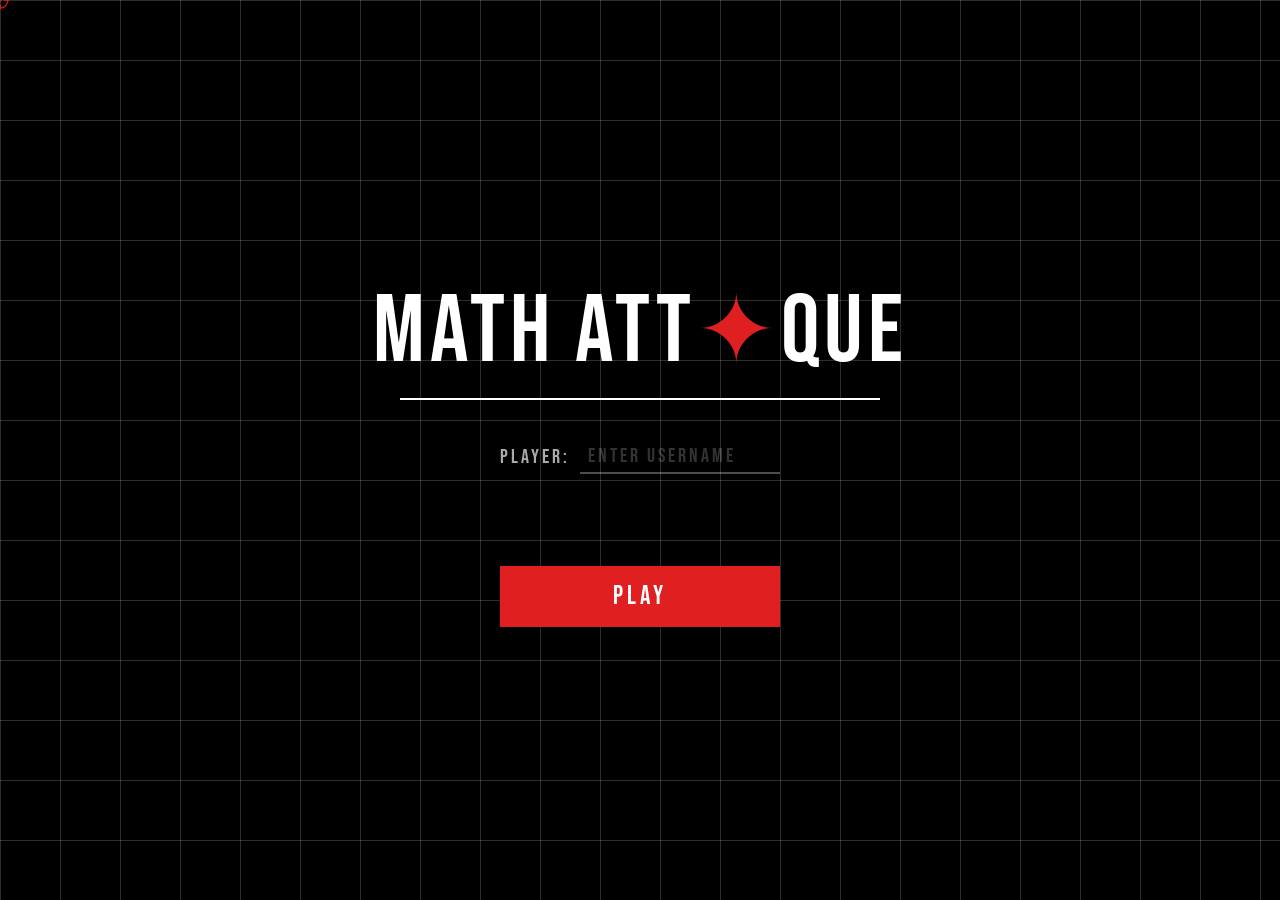
==== commit 5012bf5f: "Update index.html" ====
--- a/index.html
+++ b/index.html
@@ -16,17 +16,6 @@
     }
 
     * { margin: 0; padding: 0; box-sizing: border-box; }
-    *, *::before, *::after { cursor: none !important; }
-
-    /* ── CUSTOM CURSOR ──────────────────────────────────────── */
-    #custom-cursor {
-      position: fixed;
-      top: 0; left: 0;
-      width: 20px; height: 20px;
-      pointer-events: none;
-      z-index: 99999;
-      transform: translate(-50%, -50%);
-    }
 
     html, body {
       width: 100%; height: 100%;
@@ -34,445 +23,298 @@
       font-family: 'Rajdhani', sans-serif;
       overflow: hidden;
       color: var(--white);
+      cursor: none;
+    }
+
+    #custom-cursor {
+      position: fixed; top: 0; left: 0;
+      width: 20px; height: 20px;
+      pointer-events: none; z-index: 99999;
+      transform: translate(-50%, -50%);
     }
 
     .grid-bg {
-      position: absolute;
-      inset: 0;
+      position: absolute; inset: 0;
       background-image:
-        linear-gradient(var(--grid-line) 1px, transparent 1px),
-        linear-gradient(90deg, var(--grid-line) 1px, transparent 1px);
+        linear-gradient(rgba(255,255,255,0.18) 1px, transparent 1px),
+        linear-gradient(90deg, rgba(255,255,255,0.18) 1px, transparent 1px);
       background-size: 60px 60px;
-      pointer-events: none;
-      z-index: 0;
+      pointer-events: none; z-index: 0;
     }
 
     .screen {
-      position: fixed;
-      inset: 0;
-      display: none;
-      flex-direction: column;
-      align-items: center;
-      justify-content: center;
+      position: fixed; inset: 0;
+      display: none; flex-direction: column;
+      align-items: center; justify-content: center;
       background: var(--black);
     }
-
     .screen.active { display: flex; }
 
     .logo {
       font-family: 'Bebas Neue', sans-serif;
       font-size: clamp(48px, 8vw, 96px);
-      letter-spacing: 5px;
-      color: var(--white);
-      display: flex;
-      align-items: center;
-      margin-bottom: 6px;
-      position: relative;
-      z-index: 2;
-    }
-
+      letter-spacing: 5px; color: var(--white);
+      display: flex; align-items: center;
+      margin-bottom: 6px; position: relative; z-index: 2;
+    }
     .logo .star { color: var(--red); }
 
     .logo-underline {
-      width: min(480px, 72vw);
-      height: 2px;
-      background: var(--white);
-      margin-bottom: 40px;
-      position: relative;
-      z-index: 2;
+      width: min(480px, 72vw); height: 2px;
+      background: var(--white); margin-bottom: 40px;
+      position: relative; z-index: 2;
     }
 
     .menu {
-      display: flex;
-      flex-direction: column;
-      align-items: center;
-      gap: 14px;
-      position: relative;
-      z-index: 2;
+      display: flex; flex-direction: column;
+      align-items: center; gap: 14px;
+      position: relative; z-index: 2;
     }
 
     .btn {
       font-family: 'Bebas Neue', sans-serif;
       font-size: clamp(18px, 2.8vw, 26px);
-      letter-spacing: 4px;
-      color: var(--white);
+      letter-spacing: 4px; color: var(--white);
       background: transparent;
       border: 2px solid rgba(255,255,255,0.25);
-      padding: 13px 60px;
-      min-width: 280px;
-      text-align: center;
-      cursor: none;
-      position: relative;
-      overflow: hidden;
+      padding: 13px 60px; min-width: 280px;
+      text-align: center; cursor: none;
+      position: relative; overflow: hidden;
       transition: border-color 0.2s;
     }
-
     .btn::before {
-      content: '';
-      position: absolute;
-      inset: 0;
-      background: var(--red);
-      transform: scaleX(0);
-      transform-origin: left;
-      transition: transform 0.22s ease;
-      z-index: 0;
-    }
-
-    .btn:hover::before  { transform: scaleX(1); }
-    .btn:hover          { border-color: var(--red); }
-    .btn span           { position: relative; z-index: 1; }
-    .btn.primary        { background: var(--red); border-color: var(--red); }
-
-    .btn.disabled {
-      opacity: 0.4;
-      cursor: none;
-      border-color: rgba(255,255,255,0.1);
-    }
+      content: ''; position: absolute; inset: 0;
+      background: var(--red); transform: scaleX(0);
+      transform-origin: left; transition: transform 0.22s ease; z-index: 0;
+    }
+    .btn:hover::before { transform: scaleX(1); }
+    .btn:hover         { border-color: var(--red); }
+    .btn span          { position: relative; z-index: 1; }
+    .btn.primary       { background: var(--red); border-color: var(--red); }
+    .btn.disabled      { opacity: 0.4; cursor: none; border-color: rgba(255,255,255,0.1); }
     .btn.disabled::before { display: none; }
 
     .coming-soon {
-      font-size: 11px;
-      letter-spacing: 2px;
-      color: var(--grey);
-      text-transform: uppercase;
-      margin-top: -8px;
-      position: relative;
-      z-index: 2;
+      font-size: 11px; letter-spacing: 2px; color: var(--grey);
+      text-transform: uppercase; margin-top: -8px;
+      position: relative; z-index: 2;
     }
 
     .back-btn {
-      position: absolute;
-      top: 24px; left: 28px;
+      position: absolute; top: 24px; left: 28px;
       font-family: 'Bebas Neue', sans-serif;
-      font-size: 16px;
-      letter-spacing: 3px;
-      color: var(--grey);
-      background: none;
-      border: none;
-      cursor: none;
-      transition: color 0.2s;
-      z-index: 10;
-    }
-
+      font-size: 16px; letter-spacing: 3px;
+      color: var(--grey); background: none; border: none;
+      cursor: none; transition: color 0.2s; z-index: 10;
+    }
     .back-btn:hover { color: var(--white); }
 
-    /* ── USERNAME ───────────────────────────────────────────── */
     .username-row {
-      display: flex;
-      align-items: center;
-      gap: 10px;
-      margin-bottom: 8px;
-      position: relative;
-      z-index: 2;
-    }
-
+      display: flex; align-items: center; gap: 10px;
+      margin-bottom: 8px; position: relative; z-index: 2;
+    }
     .username-row label {
       font-family: 'Bebas Neue', sans-serif;
-      font-size: 20px;
-      letter-spacing: 3px;
-      color: var(--grey);
-    }
-
+      font-size: 20px; letter-spacing: 3px; color: var(--grey);
+    }
     .username-row input {
       font-family: 'Bebas Neue', sans-serif;
-      font-size: 20px;
-      letter-spacing: 3px;
-      background: transparent;
-      border: none;
+      font-size: 20px; letter-spacing: 3px;
+      background: transparent; border: none;
       border-bottom: 2px solid rgba(255,255,255,0.3);
-      color: var(--white);
-      padding: 4px 8px;
-      width: 200px;
-      outline: none;
-      transition: border-color 0.2s;
-      cursor: none;
-    }
-
+      color: var(--white); padding: 4px 8px;
+      width: 200px; outline: none;
+      transition: border-color 0.2s; cursor: none;
+    }
     .username-row input::placeholder { color: rgba(255,255,255,0.2); }
     .username-row input:focus        { border-color: var(--red); }
 
     #username-error {
-      font-family: 'Rajdhani', sans-serif;
-      font-size: 13px;
-      font-weight: 600;
-      letter-spacing: 2px;
-      color: var(--red);
-      text-transform: uppercase;
-      min-height: 18px;
-      margin-bottom: 14px;
-      position: relative;
-      z-index: 2;
-    }
-
-    /* ── HIGH SCORE ─────────────────────────────────────────── */
+      font-family: 'Rajdhani', sans-serif; font-size: 13px;
+      font-weight: 600; letter-spacing: 2px; color: var(--red);
+      text-transform: uppercase; min-height: 18px;
+      margin-bottom: 14px; position: relative; z-index: 2;
+    }
+
     #highscore-display {
-      font-family: 'Rajdhani', sans-serif;
-      font-size: 13px;
-      font-weight: 600;
-      letter-spacing: 2px;
-      color: var(--grey);
-      text-transform: uppercase;
-      margin-bottom: 34px;
-      min-height: 18px;
-      position: relative;
-      z-index: 2;
-      text-align: center;
-    }
-
-    #highscore-display .hs-name   { color: var(--white); }
-    #highscore-display .hs-level  { color: var(--red); }
-    #highscore-display .hs-hints  { color: var(--grey); font-size: 11px; }
-
-    /* ── HOME ───────────────────────────────────────────────── */
+      font-family: 'Rajdhani', sans-serif; font-size: 13px;
+      font-weight: 600; letter-spacing: 2px; color: var(--grey);
+      text-transform: uppercase; margin-bottom: 34px;
+      min-height: 18px; position: relative; z-index: 2; text-align: center;
+    }
+    #highscore-display .hs-name  { color: var(--white); }
+    #highscore-display .hs-level { color: var(--red); }
+    #highscore-display .hs-hints { color: var(--grey); font-size: 11px; display: block; margin-top: 2px; }
+
     #screen-home { justify-content: center; }
-
     .home-bg {
       position: absolute; inset: 0;
       background-image: url('Home_Page_Background.png');
-      background-size: cover;
-      background-position: top center;
-      z-index: 0;
-    }
-
+      background-size: cover; background-position: top center; z-index: 0;
+    }
     .home-overlay {
       position: absolute; inset: 0;
-      background: linear-gradient(to bottom, rgba(0,0,0,0.25) 0%, rgba(0,0,0,0.62) 55%, rgba(0,0,0,0.96) 100%);
+      background: linear-gradient(to bottom,
+        rgba(0,0,0,0.25) 0%, rgba(0,0,0,0.62) 55%, rgba(0,0,0,0.96) 100%);
       z-index: 1;
     }
-
-    .home-content {
-      position: relative;
-      z-index: 3;
-      display: flex;
-      flex-direction: column;
-      align-items: center;
-    }
-
-    /* ── MODE SELECT ────────────────────────────────────────── */
+    .home-content { position: relative; z-index: 3; display: flex; flex-direction: column; align-items: center; }
+
     #screen-mode { background: var(--black); }
-
     .mode-subtitle {
-      font-family: 'Rajdhani', sans-serif;
-      font-size: 14px;
-      font-weight: 600;
-      letter-spacing: 3px;
-      color: var(--grey);
-      text-transform: uppercase;
-      margin-bottom: 48px;
-      position: relative;
-      z-index: 2;
-    }
-
-    /* ── GAME SCREEN ────────────────────────────────────────── */
+      font-family: 'Rajdhani', sans-serif; font-size: 14px; font-weight: 600;
+      letter-spacing: 3px; color: var(--grey); text-transform: uppercase;
+      margin-bottom: 48px; position: relative; z-index: 2;
+    }
+
     #screen-game {
-      background: var(--black);
-      padding: 0;
-      overflow: hidden;
-      align-items: stretch;
-      justify-content: stretch;
-    }
-
-    #c {
-      position: absolute;
-      top: 0; left: 0;
-      width: 100%; height: 100%;
-      display: block;
-    }
-
-    /* ── GAME HUD ────────────────────────────────────────────── */
+      background: var(--black); padding: 0;
+      overflow: hidden; align-items: stretch; justify-content: stretch;
+    }
+
+    @keyframes shake {
+      0%   { transform: translate(0,0); }
+      15%  { transform: translate(-6px, 4px); }
+      30%  { transform: translate(5px,-5px); }
+      45%  { transform: translate(-4px, 6px); }
+      60%  { transform: translate(6px,-3px); }
+      75%  { transform: translate(-3px, 4px); }
+      90%  { transform: translate(4px,-2px); }
+      100% { transform: translate(0,0); }
+    }
+
+    #c { position: absolute; top: 0; left: 0; width: 100%; height: 100%; display: block; }
+    #c.shaking { animation: shake 0.35s ease; }
+
     #game-hud {
-      position: absolute;
-      top: 20px; right: 28px;
-      z-index: 10;
-      text-align: right;
-    }
-
+      position: absolute; top: 20px; right: 28px;
+      z-index: 10; text-align: right;
+    }
     #game-title {
-      font-family: 'Bebas Neue', sans-serif;
-      font-size: 22px;
-      letter-spacing: 4px;
-      color: rgba(255,255,255,0.4);
-      margin-bottom: 2px;
-    }
-
+      font-family: 'Bebas Neue', sans-serif; font-size: 22px;
+      letter-spacing: 4px; color: rgba(255,255,255,0.4); margin-bottom: 2px;
+    }
     #hud {
-      font-family: 'Bebas Neue', sans-serif;
-      font-size: 18px;
-      letter-spacing: 3px;
-      color: var(--white);
-    }
-
+      font-family: 'Bebas Neue', sans-serif; font-size: 18px;
+      letter-spacing: 3px; color: var(--white);
+    }
     #form-badge {
-      font-family: 'Bebas Neue', sans-serif;
-      font-size: 13px;
-      letter-spacing: 3px;
-      color: var(--black);
-      background: var(--red);
-      padding: 3px 10px;
-      margin-top: 6px;
-      display: inline-block;
-    }
-
+      font-family: 'Bebas Neue', sans-serif; font-size: 13px;
+      letter-spacing: 3px; color: var(--black);
+      background: var(--red); padding: 3px 10px;
+      margin-top: 6px; display: inline-block;
+    }
     #modifier-badges {
       margin-top: 6px;
-      display: flex;
-      flex-direction: column;
-      align-items: flex-end;
-      gap: 4px;
-    }
-
+      display: flex; flex-direction: column; align-items: flex-end; gap: 4px;
+    }
     .mod-badge {
-      font-family: 'Bebas Neue', sans-serif;
-      font-size: 11px;
-      letter-spacing: 2px;
-      padding: 2px 8px;
-      display: inline-block;
-    }
-
+      font-family: 'Bebas Neue', sans-serif; font-size: 11px;
+      letter-spacing: 2px; padding: 2px 8px; display: inline-block;
+    }
     .mod-badge.wall-badge  { background: rgba(255,165,0,0.25); color: orange; border: 1px solid orange; }
     .mod-badge.flip-badge  { background: rgba(0,200,255,0.15); color: #0cf;   border: 1px solid #0cf; }
     .mod-badge.laser-badge { background: rgba(255,255,0,0.15);  color: yellow; border: 1px solid yellow; }
 
-    /* ── HINT button in HUD top-left ────────────────────────── */
+    /* Hint button — below back button */
     #hint-btn {
-      position: absolute;
-      top: 20px;
-      left: 80px;   /* sits right of the ← Back button */
-      z-index: 10;
-      font-family: 'Bebas Neue', sans-serif;
-      font-size: 15px;
-      letter-spacing: 3px;
-      color: var(--black);
-      background: #ffe44d;
-      border: none;
-      padding: 5px 16px;
-      transition: opacity 0.2s, background 0.2s;
-    }
-
-    #hint-btn:hover   { background: #ffd000; }
-    #hint-btn.used    { opacity: 0.35; background: #666; color: #aaa; }
-
-    /* ── HINT POPUP ─────────────────────────────────────────── */
+      position: absolute; top: 60px; left: 28px; z-index: 10;
+      font-family: 'Bebas Neue', sans-serif; font-size: 14px; letter-spacing: 3px;
+      color: var(--black); background: #ffe44d; border: none; padding: 5px 14px;
+      transition: opacity 0.2s, background 0.2s; cursor: none;
+    }
+    #hint-btn:hover { background: #ffd000; }
+    #hint-btn.used  { opacity: 0.35; background: #666; color: #aaa; }
+
     #hint-popup {
-      position: absolute;
-      top: 60px;
-      left: 80px;
-      z-index: 20;
-      background: rgba(0,0,0,0.88);
-      border: 1px solid #ffe44d;
-      padding: 14px 20px;
-      max-width: 340px;
-      display: none;
-    }
-
+      position: absolute; top: 100px; left: 28px; z-index: 20;
+      background: rgba(0,0,0,0.9); border: 1px solid #ffe44d;
+      padding: 14px 20px; max-width: 340px; display: none;
+    }
     #hint-popup.visible { display: block; }
-
     #hint-popup .hint-title {
-      font-family: 'Bebas Neue', sans-serif;
-      font-size: 16px;
-      letter-spacing: 3px;
-      color: #ffe44d;
-      margin-bottom: 6px;
-    }
-
+      font-family: 'Bebas Neue', sans-serif; font-size: 16px;
+      letter-spacing: 3px; color: #ffe44d; margin-bottom: 6px;
+    }
     #hint-popup .hint-body {
-      font-family: 'Rajdhani', sans-serif;
-      font-size: 15px;
-      font-weight: 600;
-      letter-spacing: 1px;
-      color: var(--white);
-      line-height: 1.5;
-    }
-
+      font-family: 'Rajdhani', sans-serif; font-size: 15px;
+      font-weight: 600; letter-spacing: 1px; color: var(--white);
+      line-height: 1.6; white-space: pre-line;
+    }
     #hint-popup .hint-close {
       margin-top: 10px;
-      font-family: 'Bebas Neue', sans-serif;
-      font-size: 13px;
-      letter-spacing: 3px;
-      color: #ffe44d;
-      background: none;
-      border: 1px solid #ffe44d;
-      padding: 3px 12px;
-    }
-
-    /* ── CONTROLS ────────────────────────────────────────────── */
+      font-family: 'Bebas Neue', sans-serif; font-size: 13px;
+      letter-spacing: 3px; color: #ffe44d; background: none;
+      border: 1px solid #ffe44d; padding: 3px 12px; cursor: none;
+    }
+
     #game-controls {
-      position: absolute;
-      bottom: 24px;
-      left: 50%;
-      transform: translateX(-50%);
-      z-index: 10;
-      display: flex;
-      align-items: center;
-      gap: 10px;
+      position: absolute; bottom: 24px; left: 50%;
+      transform: translateX(-50%); z-index: 10;
+      display: flex; align-items: center; gap: 10px;
       background: rgba(0,0,0,0.72);
       border: 1px solid rgba(255,255,255,0.12);
-      padding: 14px 28px;
-      backdrop-filter: blur(6px);
-      white-space: nowrap;
-    }
-
+      padding: 14px 20px; backdrop-filter: blur(6px); white-space: nowrap;
+    }
     #game-controls .label {
-      font-family: 'Bebas Neue', sans-serif;
-      font-size: 20px;
-      letter-spacing: 2px;
-      color: var(--white);
-    }
-
+      font-family: 'Bebas Neue', sans-serif; font-size: 20px;
+      letter-spacing: 2px; color: var(--white);
+    }
     #game-controls .fixed {
-      font-family: 'Bebas Neue', sans-serif;
-      font-size: 20px;
-      letter-spacing: 2px;
-      color: rgba(255,255,255,0.4);
-    }
-
+      font-family: 'Bebas Neue', sans-serif; font-size: 20px;
+      letter-spacing: 2px; color: rgba(255,255,255,0.4);
+    }
     #game-controls input {
-      font-family: 'Bebas Neue', sans-serif;
-      font-size: 20px;
-      letter-spacing: 2px;
-      width: 65px;
-      padding: 4px 8px;
+      font-family: 'Bebas Neue', sans-serif; font-size: 20px;
+      letter-spacing: 2px; width: 65px; padding: 4px 8px;
+      border: 1px solid rgba(255,255,255,0.25); border-radius: 3px;
+      background: rgba(255,255,255,0.07); color: var(--white);
+      outline: none; text-align: center;
+      transition: border-color 0.2s; cursor: none;
+    }
+    #game-controls input:focus { border-color: var(--red); }
+    #game-controls button {
+      font-family: 'Bebas Neue', sans-serif; font-size: 18px;
+      letter-spacing: 3px; padding: 6px 20px; cursor: none;
       border: 1px solid rgba(255,255,255,0.25);
-      border-radius: 3px;
-      background: rgba(255,255,255,0.07);
-      color: var(--white);
-      outline: none;
-      text-align: center;
-      transition: border-color 0.2s;
-      cursor: none;
-    }
-
-    #game-controls input:focus { border-color: var(--red); }
-
-    #game-controls button {
-      font-family: 'Bebas Neue', sans-serif;
-      font-size: 18px;
-      letter-spacing: 3px;
-      padding: 6px 20px;
-      cursor: none;
-      border: 1px solid rgba(255,255,255,0.25);
-      background: rgba(255,255,255,0.07);
-      color: var(--white);
+      background: rgba(255,255,255,0.07); color: var(--white);
       transition: background 0.2s, border-color 0.2s;
     }
-
     #game-controls button:hover           { background: var(--red); border-color: var(--red); }
     #game-controls button.shoot-btn       { background: var(--red); border-color: var(--red); }
     #game-controls button.shoot-btn:hover { background: #ff3a3a; }
-    #game-controls button.laser-btn       { background: rgba(255,220,0,0.15); border-color: gold; color: gold; }
-    #game-controls button.laser-btn:hover { background: rgba(255,220,0,0.35); }
+    /* Laser activate button (yellow outline, not yet armed) */
+    #game-controls button.laser-btn {
+      background: rgba(255,220,0,0.12); border-color: gold; color: gold;
+    }
+    #game-controls button.laser-btn:hover { background: rgba(255,220,0,0.28); }
+    /* Laser cancel button (dim red) */
+    #game-controls button.laser-cancel-btn {
+      background: rgba(255,60,60,0.15); border-color: #f44; color: #f44;
+    }
+    #game-controls button.laser-cancel-btn:hover { background: rgba(255,60,60,0.3); }
+
+    #dot-preview {
+      display: flex; flex-direction: column;
+      align-items: center; justify-content: center;
+      gap: 4px; margin-right: 4px;
+      border-right: 1px solid rgba(255,255,255,0.1);
+      padding-right: 14px;
+    }
+    #dot-preview .dot-row { display: flex; align-items: center; gap: 6px; }
+    #dot-preview .dot { width: 10px; height: 10px; border-radius: 50%; flex-shrink: 0; }
+    #dot-preview .dot.player { background: #0cc; }
+    #dot-preview .dot.enemy  { background: #e44; }
+    #dot-preview .dot-label {
+      font-family: 'Bebas Neue', sans-serif; font-size: 12px;
+      letter-spacing: 1px; color: rgba(255,255,255,0.5);
+    }
 
     #msg {
-      position: absolute;
-      bottom: 90px;
-      left: 50%;
-      transform: translateX(-50%);
-      z-index: 10;
-      font-family: 'Bebas Neue', sans-serif;
-      font-size: 22px;
-      letter-spacing: 4px;
-      color: var(--red);
-      min-height: 28px;
+      position: absolute; bottom: 90px; left: 50%;
+      transform: translateX(-50%); z-index: 10;
+      font-family: 'Bebas Neue', sans-serif; font-size: 22px;
+      letter-spacing: 4px; color: var(--red); min-height: 28px;
       white-space: nowrap;
     }
 
@@ -490,12 +332,7 @@
     <circle cx="10" cy="10" r="1.5" fill="#e02020"/>
   </svg>
 
-
-  <!-- ============================================================
-       SCREEN 1 — INTRO
-       VIDEO 1 src = your opening logo path
-       VIDEO 2 src = your loading screen path
-  ============================================================ -->
+  <!-- SCREEN 1 — INTRO -->
   <div id="screen-intro" class="screen active">
     <div class="grid-bg"></div>
     <video id="video-opening" muted playsinline preload="auto" src="Opening Scene.mp4"
@@ -504,14 +341,11 @@
            style="position:relative;z-index:1;width:min(500px,80vw);height:min(500px,80vw);object-fit:contain;display:none;"></video>
   </div>
 
-
-  <!-- ============================================================
-       SCREEN 2 — HOME
-  ============================================================ -->
+  <!-- SCREEN 2 — HOME -->
   <div id="screen-home" class="screen">
     <div class="home-bg"></div>
     <div class="home-overlay"></div>
-    <div class="grid-bg" style="z-index:2; opacity:0.5;"></div>
+    <div class="grid-bg" style="z-index:2;"></div>
     <div class="home-content">
       <div class="logo">Math&nbsp;Att<span class="star">✦</span>que</div>
       <div class="logo-underline"></div>
@@ -528,10 +362,7 @@
     </div>
   </div>
 
-
-  <!-- ============================================================
-       SCREEN 3 — MODE SELECT
-  ============================================================ -->
+  <!-- SCREEN 3 — MODE SELECT -->
   <div id="screen-mode" class="screen">
     <div class="grid-bg"></div>
     <button class="back-btn" onclick="goTo('screen-home')">← Back</button>
@@ -547,74 +378,52 @@
     </nav>
   </div>
 
-
-  <!-- ============================================================
-       SCREEN 4 — GAME
-  ============================================================ -->
+  <!-- SCREEN 4 — GAME -->
   <div id="screen-game" class="screen">
-
     <canvas id="c"></canvas>
-
     <button class="back-btn" onclick="returnToHome()">← Back</button>
-
-    <!-- Hint button — top left, beside back button -->
     <button id="hint-btn" onclick="useHint()">💡 Hint</button>
-
-    <!-- Hint popup — appears below the hint button -->
     <div id="hint-popup">
       <div class="hint-title">Hint</div>
       <div class="hint-body" id="hint-body"></div>
       <button class="hint-close" onclick="closeHint()">Close</button>
     </div>
-
     <div id="game-hud">
       <div id="game-title">Math Att✦que — PvE</div>
       <div id="hud"></div>
       <div id="form-badge"></div>
       <div id="modifier-badges"></div>
     </div>
-
     <div id="msg"></div>
     <div id="game-controls"></div>
-
   </div>
 
-
   <script>
 
-    // ============================================================
-    // CUSTOM CURSOR
-    // ============================================================
-
+    // ── CUSTOM CURSOR ────────────────────────────────────────────
     var cursorEl = document.getElementById("custom-cursor");
     document.addEventListener("mousemove", function(e) {
       cursorEl.style.left = e.clientX + "px";
       cursorEl.style.top  = e.clientY + "px";
     });
 
-
-    // ============================================================
-    // SCREEN NAVIGATION
-    // ============================================================
-
+    // ── CAMERA SHAKE ─────────────────────────────────────────────
+    function triggerShake() {
+      var c = document.getElementById("c");
+      c.classList.remove("shaking");
+      void c.offsetWidth;
+      c.classList.add("shaking");
+      setTimeout(function() { c.classList.remove("shaking"); }, 350);
+    }
+
+    // ── SCREEN NAV ───────────────────────────────────────────────
     function goTo(screenId) {
-      var allScreens = document.querySelectorAll(".screen");
-      for (var i = 0; i < allScreens.length; i++) {
-        allScreens[i].classList.remove("active");
-      }
+      document.querySelectorAll(".screen").forEach(function(s){ s.classList.remove("active"); });
       document.getElementById(screenId).classList.add("active");
     }
-
-    function returnToHome() {
-      saveHighScore();
-      goTo("screen-home");
-    }
-
-
-    // ============================================================
-    // USERNAME
-    // ============================================================
-
+    function returnToHome() { saveHighScore(); goTo("screen-home"); }
+
+    // ── USERNAME ─────────────────────────────────────────────────
     function tryPlay() {
       var username = document.getElementById("username-input").value.trim();
       var errEl    = document.getElementById("username-error");
@@ -622,151 +431,93 @@
         errEl.textContent = "⚠ Enter a username to continue";
         var inp = document.getElementById("username-input");
         inp.style.borderBottomColor = "#e02020";
-        setTimeout(function() { inp.style.borderBottomColor = ""; }, 1200);
+        setTimeout(function(){ inp.style.borderBottomColor = ""; }, 1200);
         return;
       }
       errEl.textContent = "";
       goTo("screen-mode");
     }
 
-
-    // ============================================================
-    // HIGH SCORE
-    // Stores best level AND total hints used during that run.
-    // ============================================================
-
-    var highScore = { name: "", level: 0, hints: 0 };
+    // ── HIGH SCORE ───────────────────────────────────────────────
+    var highScore      = { name: "", level: 0, hints: 0 };
+    var hintsUsedTotal = 0;
 
     function saveHighScore() {
-      var username = document.getElementById("username-input").value.trim();
-      if (username === "") { username = "Anonymous"; }
+      var username = document.getElementById("username-input").value.trim() || "Anonymous";
       if (level > highScore.level) {
         highScore.name  = username;
         highScore.level = level;
-        highScore.hints = hintsUsedTotal;  // how many hints used during this run
+        highScore.hints = hintsUsedTotal;
       }
       showHighScore();
     }
-
     function showHighScore() {
-      var display = document.getElementById("highscore-display");
-      if (highScore.level === 0) { display.textContent = ""; return; }
-      display.innerHTML =
+      var d = document.getElementById("highscore-display");
+      if (highScore.level === 0) { d.textContent = ""; return; }
+      d.innerHTML =
         "Best: <span class='hs-name'>" + highScore.name + "</span>" +
         " — Level <span class='hs-level'>" + highScore.level + "</span>" +
-        "<br><span class='hs-hints'>Hints used: " + highScore.hints + "</span>";
-    }
-
-
-    // ============================================================
-    // HINT SYSTEM
-    // - One hint per level
-    // - Reveals one useful variable for the current form
-    // - Tracks total hints used across the whole run
-    // ============================================================
-
-    var hintUsedThisLevel = false;   // resets each level
-    var hintsUsedTotal    = 0;       // accumulates across the whole run
+        "<span class='hs-hints'>Hints used: " + highScore.hints + "</span>";
+    }
+
+    // ── HINT SYSTEM ──────────────────────────────────────────────
+    var hintUsedThisLevel = false;
 
     function useHint() {
+      if (hintUsedThisLevel || isShooting) { return; }
+      hintUsedThisLevel = true;
+      hintsUsedTotal++;
       var btn = document.getElementById("hint-btn");
-
-      // Block if already used this level or currently shooting
-      if (hintUsedThisLevel) {
-        setMessage("Hint already used this level.");
-        return;
-      }
-
-      if (isShooting) { return; }
-
-      hintUsedThisLevel  = true;
-      hintsUsedTotal     = hintsUsedTotal + 1;
-
-      // Grey out the hint button for this level
       btn.classList.add("used");
-      btn.textContent = "💡 Hint (used)";
-
-      // Build the hint text — one variable revealed per form
+      btn.textContent = "💡 Used";
+
       var dx = enemyX - playerX;
       var dy = enemyY - playerY;
       var hintText = "";
 
       if (currentForm === "general") {
-        // Reveal the correct value of b
-        var aHint = -0.2;
+        var aHint = flippedParabola ? 0.2 : -0.2;
         var bHint = (dy - aHint * dx * dx) / dx;
-        hintText =
-          "Try using  a = -0.2\n" +
-          "Hint: the correct b ≈ " + bHint.toFixed(2) + "\n" +
-          "(Use these values together to hit the target)";
-
+        hintText = "Try a = " + aHint + "\nHint: b ≈ " + bHint.toFixed(2);
       } else if (currentForm === "factored") {
-        // Reveal r = 0 (shot starts at player, first root is at t=0)
-        hintText =
-          "In factored form  y = " + fixedA + "(x − r)(x − s)\n" +
-          "Hint: try  r = 0\n" +
-          "Then choose s so the parabola reaches the enemy's x-distance (" + dx.toFixed(1) + " units away).";
-
+        hintText = "y = " + fixedA + "(x − r)(x − s)\nTry r = 0\nEnemy is " + dx.toFixed(1) + " units away.";
       } else if (currentForm === "vertex") {
-        // Reveal the h value (horizontal position of the peak)
-        var aV  = fixedA;
-        var bV  = (dy - aV * dx * dx) / dx;
-        var hV  = (-bV / (2 * aV)).toFixed(2);
-        hintText =
-          "In vertex form  y = " + fixedA + "(x − h)² + k\n" +
-          "Hint: the peak should be around  h = " + hV + "\n" +
-          "Adjust k to control the height of the arc.";
-      }
-
-      // Show the popup
+        var aV = fixedA;
+        var bV = (dy - aV * dx * dx) / dx;
+        var hV = (-bV / (2 * aV)).toFixed(2);
+        hintText = "y = " + fixedA + "(x − h)² + k\nHint: h ≈ " + hV + "\nAdjust k for height.";
+      }
+
       document.getElementById("hint-body").textContent = hintText;
       document.getElementById("hint-popup").classList.add("visible");
     }
-
     function closeHint() {
       document.getElementById("hint-popup").classList.remove("visible");
     }
 
-
-    // ============================================================
-    // INTRO VIDEO SEQUENCE
-    // ============================================================
-
+    // ── INTRO VIDEOS ─────────────────────────────────────────────
     var videoOpening = document.getElementById("video-opening");
     var videoLoading = document.getElementById("video-loading");
-
     function playOpeningVideo() {
-      videoOpening.style.display = "block";
-      videoLoading.style.display = "none";
-      var fallback = setTimeout(playLoadingVideo, 6000);
-      videoOpening.addEventListener("ended", function() { clearTimeout(fallback); playLoadingVideo(); });
-      videoOpening.addEventListener("error",  function() { clearTimeout(fallback); playLoadingVideo(); });
-      videoOpening.play().catch(function() { clearTimeout(fallback); playLoadingVideo(); });
-    }
-
+      videoOpening.style.display = "block"; videoLoading.style.display = "none";
+      var fb = setTimeout(playLoadingVideo, 6000);
+      videoOpening.addEventListener("ended", function(){ clearTimeout(fb); playLoadingVideo(); });
+      videoOpening.addEventListener("error",  function(){ clearTimeout(fb); playLoadingVideo(); });
+      videoOpening.play().catch(function(){ clearTimeout(fb); playLoadingVideo(); });
+    }
     function playLoadingVideo() {
-      videoOpening.style.display = "none";
-      videoLoading.style.display = "block";
-      var fallback = setTimeout(goToHomeFn, 7000);
-      videoLoading.addEventListener("ended", function() { clearTimeout(fallback); goToHomeFn(); });
-      videoLoading.addEventListener("error",  function() { clearTimeout(fallback); goToHomeFn(); });
-      videoLoading.play().catch(function() { clearTimeout(fallback); goToHomeFn(); });
-    }
-
-    function goToHomeFn() { goTo("screen-home"); }
-
+      videoOpening.style.display = "none"; videoLoading.style.display = "block";
+      var fb = setTimeout(function(){ goTo("screen-home"); }, 7000);
+      videoLoading.addEventListener("ended", function(){ clearTimeout(fb); goTo("screen-home"); });
+      videoLoading.addEventListener("error",  function(){ clearTimeout(fb); goTo("screen-home"); });
+      videoLoading.play().catch(function(){ clearTimeout(fb); goTo("screen-home"); });
+    }
     playOpeningVideo();
 
-
-    // ============================================================
-    // CANVAS SETUP
-    // ============================================================
-
+    // ── CANVAS ───────────────────────────────────────────────────
     var canvas = document.getElementById("c");
     var ctx    = canvas.getContext("2d");
-
-    var GRID_COLS = 16;
-    var GRID_ROWS = 10;
+    var GRID_COLS = 16, GRID_ROWS = 10;
     var CANVAS_WIDTH, CANVAS_HEIGHT, CELL_WIDTH, CELL_HEIGHT;
 
     function resizeCanvas() {
@@ -777,160 +528,120 @@
       canvas.width  = CANVAS_WIDTH;
       canvas.height = CANVAS_HEIGHT;
     }
-
-    window.addEventListener("resize", function() {
+    window.addEventListener("resize", function(){
       resizeCanvas();
-      if (typeof playerX !== "undefined") { draw(); }
+      if (typeof playerX !== "undefined") draw();
     });
 
-
-    // ============================================================
-    // OFF-SCREEN TRACKER ARROW
-    //
-    // When the projectile flies above the top of the canvas we
-    // draw a small arrow on the top edge pointing to where the
-    // projectile would be horizontally.
-    //
-    // trackerPos: { px, py } in canvas pixels — the current
-    //   projectile position even when off screen.
-    //   null when there is no shot in flight.
-    // ============================================================
-
-    var trackerPos = null;   // set during shot animation, null otherwise
-
+    function gridToPixel(gx, gy) {
+      return { px: gx * CELL_WIDTH, py: CANVAS_HEIGHT - gy * CELL_HEIGHT };
+    }
+    function randomInt(min, max) {
+      return Math.floor(Math.random() * (max - min + 1)) + min;
+    }
+
+    // ── OFF-SCREEN TRACKER ───────────────────────────────────────
+    var trackerPos = null;
     function drawTracker() {
-      if (trackerPos === null) { return; }
-
-      // Only show the arrow when projectile is above the canvas top
-      if (trackerPos.py >= 0) { return; }
-
-      // Clamp the x position to the visible canvas width
-      var arrowX = Math.max(20, Math.min(CANVAS_WIDTH - 20, trackerPos.px));
-      var arrowY = 18;  // distance from top edge
-
-      // Arrow size
-      var aw = 10;  // half-width of arrowhead
-      var ah = 14;  // height of arrowhead
-
+      if (!trackerPos || trackerPos.py >= 0) { return; }
+      var ax = Math.max(30, Math.min(CANVAS_WIDTH - 30, trackerPos.px));
+      var ay = 16, aw = 10, ah = 13;
       ctx.save();
-
-      // Arrow shaft
-      ctx.strokeStyle = "rgba(255, 220, 0, 0.9)";
-      ctx.lineWidth   = 2;
-      ctx.beginPath();
-      ctx.moveTo(arrowX, arrowY + ah + 4);
-      ctx.lineTo(arrowX, arrowY + ah + 14);
-      ctx.stroke();
-
-      // Arrowhead (pointing up, ↑)
-      ctx.fillStyle = "rgba(255, 220, 0, 0.9)";
-      ctx.beginPath();
-      ctx.moveTo(arrowX,      arrowY);           // tip
-      ctx.lineTo(arrowX - aw, arrowY + ah);      // bottom-left
-      ctx.lineTo(arrowX + aw, arrowY + ah);      // bottom-right
-      ctx.closePath();
-      ctx.fill();
-
-      // Small x-coordinate label below the arrow
-      ctx.fillStyle = "rgba(255,220,0,0.7)";
-      ctx.font      = "11px monospace";
-      ctx.textAlign = "center";
-      ctx.fillText("x=" + Math.round(trackerPos.px / CELL_WIDTH), arrowX, arrowY + ah + 26);
-
+      ctx.strokeStyle = "rgba(255,220,0,0.9)"; ctx.lineWidth = 2;
+      ctx.beginPath(); ctx.moveTo(ax, ay + ah + 2); ctx.lineTo(ax, ay + ah + 12); ctx.stroke();
+      ctx.fillStyle = "rgba(255,220,0,0.9)";
+      ctx.beginPath(); ctx.moveTo(ax, ay); ctx.lineTo(ax - aw, ay + ah); ctx.lineTo(ax + aw, ay + ah); ctx.closePath(); ctx.fill();
+      ctx.fillStyle = "rgba(255,220,0,0.85)"; ctx.font = "11px monospace"; ctx.textAlign = "center";
+      ctx.fillText("x=" + trackerPos.worldX.toFixed(1), ax, ay + ah + 24);
+      ctx.fillText("y=" + trackerPos.worldY.toFixed(1), ax, ay + ah + 36);
       ctx.restore();
     }
 
-
-    // ============================================================
-    // LEVEL MODIFIERS
-    // ============================================================
-
-    var walls = [];
-
-    function shouldSpawnWalls() {
-      return level >= 10 && !flippedParabola && Math.random() < 0.25;
+    // ── MODIFIERS ────────────────────────────────────────────────
+    // Walls: level 7+, 25% chance, only when NOT flipped.
+    // Flip:  level 10+, 20% chance, only when NO walls.
+    // These are rolled ONCE per level in rollModifiers() and stored as booleans.
+    // buildWalls() simply reads hasWalls — it does NOT re-roll.
+
+    var hasWalls       = false;
+    var flippedParabola = false;
+    var walls          = [];
+
+    function rollModifiers(lvl) {
+      // Walls first — available from level 7
+      hasWalls = (lvl >= 7) && (Math.random() < 0.25);
+      // Flip only if no walls — available from level 10
+      flippedParabola = !hasWalls && (lvl >= 10) && (Math.random() < 0.20);
     }
 
     function buildWalls() {
       walls = [];
-      if (!shouldSpawnWalls()) { return; }
+      if (!hasWalls) { return; }
       var numWalls = Math.random() < 0.4 ? 2 : 1;
       var left  = playerX + 2;
       var right = enemyX  - 2;
       if (right - left < 2) { return; }
       for (var w = 0; w < numWalls; w++) {
-        var attempts = 0;
-        var wallCol;
+        var attempts = 0, wallCol;
         do {
           wallCol = left + Math.floor(Math.random() * (right - left + 1));
           attempts++;
         } while (isWallAt(wallCol) && attempts < 20);
         if (isWallAt(wallCol)) { continue; }
-        var wallHeight = 2 + Math.floor(Math.random() * 4);
-        walls.push({ gridX: wallCol, topGridY: wallHeight });
+        // Wall top: row 2–5 so it's always lower than the grid top
+        walls.push({ gridX: wallCol, topGridY: 2 + Math.floor(Math.random() * 4) });
       }
     }
 
     function isWallAt(gridX) {
+      for (var i = 0; i < walls.length; i++) { if (walls[i].gridX === gridX) { return true; } }
+      return false;
+    }
+
+    function isBlockedByWall(worldX, worldY) {
       for (var i = 0; i < walls.length; i++) {
-        if (walls[i].gridX === gridX) { return true; }
+        var w = walls[i];
+        if (Math.abs(worldX - w.gridX) < 0.6 && worldY <= w.topGridY) { return true; }
       }
       return false;
     }
 
-    function wallHeightAt(gridX) {
-      for (var i = 0; i < walls.length; i++) {
-        if (walls[i].gridX === gridX) { return walls[i].topGridY; }
-      }
-      return 0;
-    }
-
-    function isBlockedByWall(worldX, worldY) {
-      var col = Math.round(worldX);
-      var wh  = wallHeightAt(col);
-      if (wh === 0) { return false; }
-      return worldY <= wh && Math.abs(worldX - col) < 0.6;
-    }
-
-
-    // ============================================================
-    // FLIPPED PARABOLA MODIFIER (level 15+)
-    // ============================================================
-
-    var flippedParabola = false;
-
-    function rollFlippedParabola() {
-      flippedParabola = level >= 15 && Math.random() < 0.20;
-    }
-
-
-    // ============================================================
-    // LASER POWER-UP (every 10 levels)
-    // ============================================================
-
-    var laserCharges       = 0;
-    var laserFiredThisShot = false;
-
+    // ── LASER ────────────────────────────────────────────────────
+    // laserCharges = stockpile of laser shots the player has earned
+    // laserArmed   = true while the player has activated laser mode for this shot
+    var laserCharges = 0;
+    var laserArmed   = false;
+
+    // Award a laser charge every 5 levels
     function checkLaserReward() {
-      if (level % 10 === 0) {
+      if (level % 5 === 0) {
         laserCharges++;
-        setMessage("⚡ Laser power-up earned! (" + laserCharges + " charge" + (laserCharges > 1 ? "s" : "") + ")");
-      }
-    }
-
-
-    // ============================================================
-    // EQUATION FORMS
-    // ============================================================
-
+        setMessage("⚡ Laser charge earned! (" + laserCharges + " charge" + (laserCharges > 1 ? "s" : "") + ")");
+      }
+    }
+
+    // Toggle laser mode on
+    function activateLaser() {
+      if (laserCharges <= 0 || isShooting) { return; }
+      laserArmed = true;
+      renderControls();
+      setMessage("⚡ Laser armed — enter m and b, then shoot. Click Cancel to disarm.");
+    }
+
+    // Toggle laser mode off (without spending a charge)
+    function cancelLaser() {
+      laserArmed = false;
+      renderControls();
+      setMessage("");
+    }
+
+    // ── EQUATION FORMS ───────────────────────────────────────────
     var FORM_ORDER      = ["general", "factored", "vertex"];
     var FIXED_A_OPTIONS = [-0.1, -0.15, -0.2, -0.25, -0.3];
-    var currentForm;
-    var fixedA;
-
-    function pickForm(levelNumber) {
-      var index   = (levelNumber - 1) % FORM_ORDER.length;
-      currentForm = FORM_ORDER[index];
+    var currentForm, fixedA;
+
+    function pickForm(lvl) {
+      currentForm = FORM_ORDER[(lvl - 1) % FORM_ORDER.length];
       if (flippedParabola) {
         var posOpts = [0.1, 0.15, 0.2, 0.25, 0.3];
         fixedA = posOpts[Math.floor(Math.random() * posOpts.length)];
@@ -939,39 +650,70 @@
       }
     }
 
+    // ── DOT PREVIEW HTML (mini legend in controls bar) ───────────
+    function dotPreviewHTML() {
+      return (
+        "<div id='dot-preview'>" +
+          "<div class='dot-row'><div class='dot player'></div>" +
+          "<span class='dot-label'>You (" + playerX + "," + playerY + ")</span></div>" +
+          "<div class='dot-row'><div class='dot enemy'></div>" +
+          "<span class='dot-label'>Enemy (" + enemyX + "," + enemyY + ")</span></div>" +
+        "</div>"
+      );
+    }
+
+    // ── RENDER CONTROLS ──────────────────────────────────────────
     function renderControls() {
       var bar   = document.getElementById("game-controls");
       var badge = document.getElementById("form-badge");
 
-      if (laserFiredThisShot) {
-        badge.textContent = "Laser — Linear Form";
+      // Build laser toggle buttons
+      // If laser is armed: show "Cancel" button instead of "Activate"
+      // If charges remain and laser not yet armed: show "Activate" button
+      var laserToggleBtn = "";
+      if (laserArmed) {
+        laserToggleBtn = "<button class='laser-cancel-btn' onclick='cancelLaser()'>✕ Cancel Laser</button>";
+      } else if (laserCharges > 0) {
+        laserToggleBtn = "<button class='laser-btn' onclick='activateLaser()'>⚡ Laser (" + laserCharges + ")</button>";
+      }
+
+      // ── LASER MODE ───────────────────────────────────────────
+      // y = m * (x - playerX) + playerY + b_offset
+      // where b_offset is an extra vertical shift the player enters.
+      // This ensures the shot ALWAYS originates from the player dot.
+      if (laserArmed) {
+        badge.textContent = "⚡ Laser — Linear Form";
+        badge.style.background = "#cc9900"; badge.style.color = "#000";
         bar.innerHTML =
+          dotPreviewHTML() +
           "<span class='label'>y =</span>" +
           "<input id='inputM' placeholder='m'>" +
           "<span class='label'>x +</span>" +
           "<input id='inputLB' placeholder='b'>" +
-          "<button class='shoot-btn' onclick='shoot()'>Shoot Laser</button>";
+          "<span class='label' style='font-size:11px;color:rgba(255,255,255,0.35);'>(line through grid)</span>" +
+          laserToggleBtn +
+          "<button class='shoot-btn' onclick='shoot()'>Fire!</button>";
         return;
       }
 
-      var laserBtn = laserCharges > 0
-        ? "<button class='laser-btn' onclick='activateLaser()'>⚡ Laser (" + laserCharges + ")</button>"
-        : "";
+      badge.style.background = ""; badge.style.color = "";
 
       if (currentForm === "general") {
-        badge.textContent = "General Form";
+        badge.textContent = flippedParabola ? "General Form ↑ (a > 0)" : "General Form";
         bar.innerHTML =
+          dotPreviewHTML() +
           "<span class='label'>y =</span>" +
           "<input id='inputA' placeholder='a'>" +
           "<span class='label'>x² +</span>" +
           "<input id='inputB' placeholder='b'>" +
           "<span class='label'>x</span>" +
-          laserBtn +
+          laserToggleBtn +
           "<button class='shoot-btn' onclick='shoot()'>Shoot</button>";
 
       } else if (currentForm === "factored") {
-        badge.textContent = "Factored Form";
+        badge.textContent = flippedParabola ? "Factored Form ↑" : "Factored Form";
         bar.innerHTML =
+          dotPreviewHTML() +
           "<span class='label'>y =</span>" +
           "<span class='fixed'>" + fixedA + "</span>" +
           "<span class='label'>(x −</span>" +
@@ -979,33 +721,27 @@
           "<span class='label'>)(x −</span>" +
           "<input id='inputS' placeholder='s'>" +
           "<span class='label'>)</span>" +
-          laserBtn +
+          laserToggleBtn +
           "<button class='shoot-btn' onclick='shoot()'>Shoot</button>";
 
       } else if (currentForm === "vertex") {
-        badge.textContent = "Vertex Form";
+        badge.textContent = flippedParabola ? "Vertex Form ↑" : "Vertex Form";
         bar.innerHTML =
+          dotPreviewHTML() +
           "<span class='label'>y =</span>" +
           "<span class='fixed'>" + fixedA + "</span>" +
           "<span class='label'>(x −</span>" +
           "<input id='inputH' placeholder='h'>" +
           "<span class='label'>)² +</span>" +
           "<input id='inputK' placeholder='k'>" +
-          laserBtn +
+          laserToggleBtn +
           "<button class='shoot-btn' onclick='shoot()'>Shoot</button>";
       }
     }
 
-    function activateLaser() {
-      if (laserCharges <= 0) { return; }
-      laserCharges--;
-      laserFiredThisShot = true;
-      renderControls();
-      setMessage("⚡ Laser ready — enter m and b for a straight shot");
-    }
-
+    // ── READ INPUTS ──────────────────────────────────────────────
     function readInputs() {
-      if (laserFiredThisShot) {
+      if (laserArmed) {
         var m   = parseFloat(document.getElementById("inputM").value);
         var bLn = parseFloat(document.getElementById("inputLB").value);
         if (isNaN(m) || isNaN(bLn)) { setMessage("Enter m and b for the laser."); return null; }
@@ -1015,9 +751,9 @@
       if (currentForm === "general") {
         var a = parseFloat(document.getElementById("inputA").value);
         var b = parseFloat(document.getElementById("inputB").value);
-        if (isNaN(a) || isNaN(b))  { setMessage("Enter values for a and b."); return null; }
-        if (Math.abs(a) < 0.05)    { setMessage("a is too small. Try -0.2");  return null; }
-        if (flippedParabola && a < 0) { a = -a; }
+        if (isNaN(a) || isNaN(b))           { setMessage("Enter values for a and b."); return null; }
+        if (Math.abs(a) < 0.05)             { setMessage("a is too small. Try ±0.2");  return null; }
+        if (flippedParabola  && a < 0) { a = -a; }
         if (!flippedParabola && a > 0) { a = -a; }
         return { a: a, b: b };
 
@@ -1042,227 +778,137 @@
       if (currentForm === "general") {
         var a = flippedParabola ? 0.2 : -0.2;
         var b = (dy - a * dx * dx) / dx;
-        return "a = " + a.toFixed(2) + ",  b = " + b.toFixed(2);
-      }
-      if (currentForm === "factored") { return "r = 0,  s = " + dx.toFixed(2); }
+        return "a=" + a.toFixed(2) + " b=" + b.toFixed(2);
+      }
+      if (currentForm === "factored") { return "r=0  s=" + dx.toFixed(2); }
       if (currentForm === "vertex") {
-        var aH  = fixedA;
-        var bH  = (dy - aH * dx * dx) / dx;
-        var hH  = (-bH / (2 * aH)).toFixed(2);
-        return "h = " + hH + "  (test k values)";
+        var aH = fixedA, bH = (dy - aH * dx * dx) / dx;
+        return "h=" + (-bH / (2 * aH)).toFixed(2) + "  (test k)";
       }
       return "";
     }
-
-
-    // ============================================================
-    // BARREL ANGLE
-    // ============================================================
 
     function getBarrelAngle(a, b) {
       return Math.atan2(-b * CELL_HEIGHT, CELL_WIDTH);
     }
 
-
-    // ============================================================
-    // GAME STATE
-    // ============================================================
-
-    var level;
-    var shotsLeft;
-    var playerX, playerY;
-    var enemyX,  enemyY;
-    var lastAB     = null;
-    var pastShots  = [];
-    var isShooting = false;
-    var particles  = [];
-
-    function gridToPixel(gridX, gridY) {
-      return {
-        px: gridX * CELL_WIDTH,
-        py: CANVAS_HEIGHT - gridY * CELL_HEIGHT
-      };
-    }
-
-    function randomInt(min, max) {
-      return Math.floor(Math.random() * (max - min + 1)) + min;
-    }
+    // ── GAME STATE ───────────────────────────────────────────────
+    var level, shotsLeft;
+    var playerX, playerY, enemyX, enemyY;
+    var lastAB    = null;
+    var pastShots = [], isShooting = false, particles = [];
 
     function placeDots() {
-      playerX = randomInt(1, 3);
-      playerY = randomInt(2, 6);
-      enemyX  = randomInt(12, 15);
-      enemyY  = randomInt(2, 6);
-    }
-
-
-    // ============================================================
-    // EXPLOSION
-    // ============================================================
-
+      playerX = randomInt(1, 3);  playerY = randomInt(2, 6);
+      enemyX  = randomInt(12,15); enemyY  = randomInt(2, 6);
+    }
+
+    // ── EXPLOSION ─────────────────────────────────────────────────
     function spawnExplosion(px, py) {
       particles = [];
       for (var i = 0; i < 16; i++) {
-        var angle = (i / 16) * Math.PI * 2;
-        var speed = 3 + Math.random() * 4;
-        particles.push({
-          x: px, y: py,
-          vx: Math.cos(angle) * speed,
-          vy: Math.sin(angle) * speed,
-          life: 1.0, radius: 4 + Math.random() * 4
-        });
-      }
-    }
-
+        var angle = (i / 16) * Math.PI * 2, speed = 3 + Math.random() * 4;
+        particles.push({ x: px, y: py,
+          vx: Math.cos(angle)*speed, vy: Math.sin(angle)*speed,
+          life: 1.0, radius: 4 + Math.random()*4 });
+      }
+    }
     function drawAndUpdateParticles() {
       var anyAlive = false;
       for (var i = 0; i < particles.length; i++) {
         var p = particles[i];
         if (p.life <= 0) { continue; }
         p.x += p.vx; p.y += p.vy; p.life -= 0.035;
-        ctx.beginPath();
-        ctx.arc(p.x, p.y, p.radius, 0, Math.PI * 2);
-        ctx.fillStyle = "rgba(255, 140, 0, " + p.life + ")";
-        ctx.fill();
+        ctx.beginPath(); ctx.arc(p.x, p.y, p.radius, 0, Math.PI*2);
+        ctx.fillStyle = "rgba(255,140,0," + p.life + ")"; ctx.fill();
         anyAlive = true;
       }
       return anyAlive;
     }
-
     function animateExplosion(done) {
       draw();
-      var stillGoing = drawAndUpdateParticles();
-      if (stillGoing) {
-        requestAnimationFrame(function() { animateExplosion(done); });
-      } else {
-        setTimeout(done, 200);
-      }
-    }
-
-
-    // ============================================================
-    // DRAW DOT WITH BARREL
-    // ============================================================
-
-    function drawDotWithBarrel(px, py, dotRadius, color, angle, barrelLen, barrelW) {
+      var still = drawAndUpdateParticles();
+      if (still) { requestAnimationFrame(function(){ animateExplosion(done); }); }
+      else        { setTimeout(done, 200); }
+    }
+
+    // ── DRAW HELPERS ──────────────────────────────────────────────
+    function drawDotWithBarrel(px, py, dotR, color, angle, bLen, bW) {
       ctx.save();
-      ctx.translate(px, py);
-      ctx.rotate(angle);
+      ctx.translate(px, py); ctx.rotate(angle);
       ctx.fillStyle = color;
-      ctx.fillRect(dotRadius - 2, -barrelW / 2, barrelLen, barrelW);
+      ctx.fillRect(dotR - 2, -bW / 2, bLen, bW);
       ctx.restore();
-      ctx.beginPath();
-      ctx.arc(px, py, dotRadius, 0, Math.PI * 2);
-      ctx.fillStyle = color;
-      ctx.fill();
-    }
-
-
-    // ============================================================
-    // DRAW WALLS
-    // ============================================================
+      ctx.beginPath(); ctx.arc(px, py, dotR, 0, Math.PI*2);
+      ctx.fillStyle = color; ctx.fill();
+    }
 
     function drawWalls() {
       for (var i = 0; i < walls.length; i++) {
-        var w      = walls[i];
-        var bottom = gridToPixel(w.gridX, 0);
-        var top    = gridToPixel(w.gridX, w.topGridY);
-
-        var wallPxX = w.gridX * CELL_WIDTH - CELL_WIDTH * 0.15;
-        var wallPxW = CELL_WIDTH * 0.3;
-        var wallPxY = top.py;
-        var wallPxH = bottom.py - top.py;
-
-        ctx.fillStyle = "rgba(255, 140, 0, 0.25)";
-        ctx.fillRect(wallPxX, wallPxY, wallPxW, wallPxH);
-        ctx.strokeStyle = "orange";
-        ctx.lineWidth   = 2;
-        ctx.strokeRect(wallPxX, wallPxY, wallPxW, wallPxH);
+        var w   = walls[i];
+        var top = gridToPixel(w.gridX, w.topGridY);
+        var bot = gridToPixel(w.gridX, 0);
+        var wx  = w.gridX * CELL_WIDTH - CELL_WIDTH * 0.15;
+        var ww  = CELL_WIDTH * 0.3;
+        ctx.fillStyle   = "rgba(255,140,0,0.25)";
+        ctx.fillRect(wx, top.py, ww, bot.py - top.py);
+        ctx.strokeStyle = "orange"; ctx.lineWidth = 2;
+        ctx.strokeRect(wx, top.py, ww, bot.py - top.py);
         ctx.fillStyle = "orange";
-        ctx.fillRect(wallPxX, wallPxY, wallPxW, 4);
-        ctx.fillStyle   = "rgba(255,165,0,0.8)";
-        ctx.font        = Math.floor(CELL_HEIGHT * 0.18) + "px monospace";
-        ctx.textAlign   = "center";
-        ctx.fillText("y≤" + w.topGridY, w.gridX * CELL_WIDTH, wallPxY - 6);
-      }
-    }
-
-
-    // ============================================================
-    // MODIFIER BADGES
-    // ============================================================
+        ctx.fillRect(wx, top.py, ww, 4);
+        ctx.fillStyle = "rgba(255,165,0,0.8)";
+        ctx.font = Math.floor(CELL_HEIGHT * 0.18) + "px monospace";
+        ctx.textAlign = "center";
+        ctx.fillText("y≤" + w.topGridY, w.gridX * CELL_WIDTH, top.py - 6);
+      }
+    }
 
     function updateModifierBadges() {
-      var container = document.getElementById("modifier-badges");
-      container.innerHTML = "";
-
+      var c = document.getElementById("modifier-badges");
+      c.innerHTML = "";
       if (walls.length > 0) {
-        var wb = document.createElement("div");
-        wb.className = "mod-badge wall-badge";
-        wb.textContent = "⚠ Walls Active";
-        container.appendChild(wb);
+        var wb = document.createElement("div"); wb.className = "mod-badge wall-badge";
+        wb.textContent = "⚠ Walls Active"; c.appendChild(wb);
       }
       if (flippedParabola) {
-        var fb = document.createElement("div");
-        fb.className = "mod-badge flip-badge";
-        fb.textContent = "↑ Flipped Parabola (a > 0)";
-        container.appendChild(fb);
+        var fb = document.createElement("div"); fb.className = "mod-badge flip-badge";
+        fb.textContent = "↑ Flipped (a > 0)"; c.appendChild(fb);
       }
       if (laserCharges > 0) {
-        var lb = document.createElement("div");
-        lb.className = "mod-badge laser-badge";
-        lb.textContent = "⚡ Laser x" + laserCharges;
-        container.appendChild(lb);
-      }
-    }
-
-
-    // ============================================================
-    // DRAW
-    // ============================================================
-
+        var lb = document.createElement("div"); lb.className = "mod-badge laser-badge";
+        lb.textContent = "⚡ Laser ×" + laserCharges; c.appendChild(lb);
+      }
+    }
+
+    // ── MAIN DRAW ─────────────────────────────────────────────────
     function draw() {
       ctx.fillStyle = "#000";
       ctx.fillRect(0, 0, CANVAS_WIDTH, CANVAS_HEIGHT);
 
       // Grid
-      ctx.strokeStyle = "rgba(255,255,255,0.1)";
-      ctx.lineWidth = 1;
+      ctx.strokeStyle = "rgba(255,255,255,0.1)"; ctx.lineWidth = 1;
       for (var col = 0; col <= GRID_COLS; col++) {
-        ctx.beginPath();
-        ctx.moveTo(col * CELL_WIDTH, 0);
-        ctx.lineTo(col * CELL_WIDTH, CANVAS_HEIGHT);
-        ctx.stroke();
+        ctx.beginPath(); ctx.moveTo(col*CELL_WIDTH,0); ctx.lineTo(col*CELL_WIDTH,CANVAS_HEIGHT); ctx.stroke();
       }
       for (var row = 0; row <= GRID_ROWS; row++) {
-        ctx.beginPath();
-        ctx.moveTo(0, row * CELL_HEIGHT);
-        ctx.lineTo(CANVAS_WIDTH, row * CELL_HEIGHT);
-        ctx.stroke();
+        ctx.beginPath(); ctx.moveTo(0,row*CELL_HEIGHT); ctx.lineTo(CANVAS_WIDTH,row*CELL_HEIGHT); ctx.stroke();
       }
 
       // Axis numbers
       ctx.fillStyle = "rgba(255,255,255,0.25)";
-      ctx.font = Math.floor(CELL_HEIGHT * 0.2) + "px monospace";
-      ctx.textAlign = "left";
-      for (var i = 1; i <= GRID_COLS; i++) {
-        ctx.fillText(i, i * CELL_WIDTH + 4, CANVAS_HEIGHT - 6);
-      }
-      for (var j = 1; j <= GRID_ROWS; j++) {
-        ctx.fillText(j, 4, CANVAS_HEIGHT - j * CELL_HEIGHT - 4);
-      }
+      ctx.font = Math.floor(CELL_HEIGHT * 0.2) + "px monospace"; ctx.textAlign = "left";
+      for (var i = 1; i <= GRID_COLS; i++) { ctx.fillText(i, i*CELL_WIDTH+4, CANVAS_HEIGHT-6); }
+      for (var j = 1; j <= GRID_ROWS;  j++) { ctx.fillText(j, 4, CANVAS_HEIGHT-j*CELL_HEIGHT-4); }
 
       drawWalls();
 
       // Past shots
-      ctx.strokeStyle = "rgba(120,160,255,0.18)";
-      ctx.lineWidth = 2;
+      ctx.strokeStyle = "rgba(120,160,255,0.18)"; ctx.lineWidth = 2;
       for (var s = 0; s < pastShots.length; s++) {
-        var path = pastShots[s];
-        ctx.beginPath();
-        for (var p = 0; p < path.length; p++) {
-          if (p === 0) { ctx.moveTo(path[p].px, path[p].py); }
-          else         { ctx.lineTo(path[p].px, path[p].py); }
+        var shot = pastShots[s]; ctx.beginPath();
+        for (var p = 0; p < shot.length; p++) {
+          if (p === 0) { ctx.moveTo(shot[p].px, shot[p].py); }
+          else         { ctx.lineTo(shot[p].px, shot[p].py); }
         }
         ctx.stroke();
       }
@@ -1270,37 +916,27 @@
       // Player dot + barrel
       var player = gridToPixel(playerX, playerY);
       var dotR   = Math.max(7, Math.min(CELL_WIDTH, CELL_HEIGHT) * 0.18);
-      var bLen   = dotR * 2.2;
-      var bW     = dotR * 0.7;
       var barrelAngle = lastAB ? getBarrelAngle(lastAB.a, lastAB.b) : 0;
-      drawDotWithBarrel(player.px, player.py, dotR, "#0cc", barrelAngle, bLen, bW);
+      drawDotWithBarrel(player.px, player.py, dotR, "#0cc", barrelAngle, dotR*2.2, dotR*0.7);
       ctx.fillStyle = "rgba(255,255,255,0.55)";
-      ctx.font = Math.floor(CELL_HEIGHT * 0.18) + "px monospace";
-      ctx.textAlign = "left";
-      ctx.fillText("(" + playerX + "," + playerY + ")", player.px + dotR + 6, player.py - 7);
+      ctx.font = Math.floor(CELL_HEIGHT*0.18)+"px monospace"; ctx.textAlign = "left";
+      ctx.fillText("("+playerX+","+playerY+")", player.px+dotR+6, player.py-7);
 
       // Enemy dot
       var enemy = gridToPixel(enemyX, enemyY);
-      ctx.beginPath();
-      ctx.arc(enemy.px, enemy.py, dotR, 0, Math.PI * 2);
-      ctx.fillStyle = "#e44";
-      ctx.fill();
+      ctx.beginPath(); ctx.arc(enemy.px, enemy.py, dotR, 0, Math.PI*2);
+      ctx.fillStyle = "#e44"; ctx.fill();
       ctx.fillStyle = "rgba(255,255,255,0.55)";
-      ctx.fillText("(" + enemyX + "," + enemyY + ")", enemy.px + dotR + 6, enemy.py - 7);
-
-      // Off-screen tracker arrow (drawn on top of everything else)
+      ctx.fillText("("+enemyX+","+enemyY+")", enemy.px+dotR+6, enemy.py-7);
+
       drawTracker();
     }
 
-
-    // ============================================================
-    // SHOOT
-    // ============================================================
-
+    // ── SHOOT ─────────────────────────────────────────────────────
     function shoot() {
       if (isShooting) { return; }
       if (shotsLeft <= 0) { setMessage("No shots left!"); return; }
-      closeHint();  // close hint popup when shooting
+      closeHint();
 
       var inputs = readInputs();
       if (inputs === null) { return; }
@@ -1309,265 +945,184 @@
       setMessage("");
 
       if (inputs.isLaser) {
+        // Consume one charge now that the shot is confirmed
+        laserCharges--;
+        laserArmed = false;
+        updateModifierBadges();
         shootLaser(inputs.m, inputs.bLin);
         return;
       }
 
-      var a = inputs.a;
-      var b = inputs.b;
+      var a = inputs.a, b = inputs.b;
       lastAB = { a: a, b: b };
 
-      var path = [];
-      var t    = 0;
+      var path = [], t = 0;
 
       function step() {
         var worldX = playerX + t;
         var worldY = playerY + (a * t * t + b * t);
         var pos    = gridToPixel(worldX, worldY);
 
-        // ── Always store tracker position (even if off screen) ──
-        trackerPos = { px: pos.px, py: pos.py };
-
-        // ── Only add to visible trail if on screen ──
-        // We still add to path for reference, but only the visible
-        // segment will be drawn
-        path.push({ px: pos.px, py: pos.py, worldX: worldX, worldY: worldY });
-
-        draw();   // draws grid, dots, tracker arrow
-
-        // Draw the trail — only the visible portion
-        ctx.beginPath();
-        ctx.strokeStyle = flippedParabola ? "rgba(0,220,255,0.8)" : "rgba(255,255,255,0.75)";
-        ctx.lineWidth = 2;
-        var started = false;
-        for (var i = 0; i < path.length; i++) {
-          var pt = path[i];
-          // Only draw points that are within the canvas
-          if (pt.py >= 0 && pt.py <= CANVAS_HEIGHT && pt.px >= 0 && pt.px <= CANVAS_WIDTH) {
-            if (!started) { ctx.moveTo(pt.px, pt.py); started = true; }
-            else           { ctx.lineTo(pt.px, pt.py); }
-          } else {
-            // Gap in trail — reset so next visible point starts a new segment
-            started = false;
+        if (worldX > enemyX + 1 || worldY < 0) {
+          trackerPos = null; finishShot(path, false, pos.px, pos.py, "oob"); return;
+        }
+
+        trackerPos = { px: pos.px, py: pos.py, worldX: worldX, worldY: worldY };
+
+        var onScreen = (pos.py >= 0 && pos.py <= CANVAS_HEIGHT && pos.px >= 0 && pos.px <= CANVAS_WIDTH);
+        if (onScreen) { path.push({ px: pos.px, py: pos.py }); }
+
+        draw();
+
+        if (onScreen && path.length > 0) {
+          ctx.beginPath();
+          ctx.strokeStyle = flippedParabola ? "rgba(0,220,255,0.8)" : "rgba(255,255,255,0.75)";
+          ctx.lineWidth = 2;
+          for (var i = 0; i < path.length; i++) {
+            if (i === 0) { ctx.moveTo(path[i].px, path[i].py); }
+            else         { ctx.lineTo(path[i].px, path[i].py); }
           }
+          ctx.stroke();
+          ctx.beginPath(); ctx.arc(pos.px, pos.py, 5, 0, Math.PI*2);
+          ctx.fillStyle = flippedParabola ? "#0cf" : "#88aaff"; ctx.fill();
         }
-        ctx.stroke();
-
-        // Draw projectile dot only when on screen
-        if (pos.px >= 0 && pos.px <= CANVAS_WIDTH && pos.py >= 0 && pos.py <= CANVAS_HEIGHT) {
-          ctx.beginPath();
-          ctx.arc(pos.px, pos.py, 5, 0, Math.PI * 2);
-          ctx.fillStyle = flippedParabola ? "#0cf" : "#88aaff";
-          ctx.fill();
-        }
-
-        // Wall collision
-        if (isBlockedByWall(worldX, worldY)) {
-          finishShot(path, false, pos.px, pos.py, "wall");
-          return;
-        }
-
-        // Enemy hit
-        if (isNearEnemy(pos.px, pos.py)) {
-          finishShot(path, true, pos.px, pos.py, "hit");
-          return;
-        }
+
+        if (isBlockedByWall(worldX, worldY)) { trackerPos = null; finishShot(path, false, pos.px, pos.py, "wall"); return; }
+        if (isNearEnemy(pos.px, pos.py))      { trackerPos = null; finishShot(path, true,  pos.px, pos.py, "hit");  return; }
 
         t += 0.05;
-
-        // ── FIXED CULLING:
-        // Stop only when worldY falls BELOW ground (y < 0),
-        // or the shot goes impossibly far sideways.
-        // We no longer stop when going above the top — the tracker
-        // arrow handles that case visually.
-        var fellBelowGround = worldY < 0;
-        var tooFarRight     = worldX > GRID_COLS + 8;
-        var tTooLarge       = t > 60;  // safety cap to prevent infinite loops
-
-        if (fellBelowGround || tooFarRight || tTooLarge) {
-          finishShot(path, false, pos.px, pos.py, "oob");
-        } else {
-          requestAnimationFrame(step);
-        }
+        requestAnimationFrame(step);
       }
 
       step();
     }
 
-
-    // ============================================================
-    // LASER SHOT
-    // ============================================================
-
+    // ── LASER SHOT ───────────────────────────────────────────────
+    // The laser equation is y = m*(worldX - playerX) + playerY + bLin
+    // so at t=0 (worldX=playerX) the shot is exactly at (playerX, playerY+bLin).
+    // bLin is an optional vertical offset above/below the player dot.
+    // We update lastAB.b = m so the barrel points in the correct direction.
     function shootLaser(m, bLin) {
+      // Barrel angle: slope m in grid space (positive m = upward right in grid)
       lastAB = { a: 0, b: m };
-      var path = [];
-      var t    = 0;
+
+      var path = [], t = 0;
 
       function stepLaser() {
         var worldX = playerX + t;
+        // Shot starts from (playerX, playerY + bLin) and rises/falls at slope m
         var worldY = m * t + playerY + bLin;
         var pos    = gridToPixel(worldX, worldY);
 
-        trackerPos = { px: pos.px, py: pos.py };
-        path.push({ px: pos.px, py: pos.py });
+        if (worldX > enemyX + 1 || worldY < 0) {
+          trackerPos = null; finishShot(path, false, pos.px, pos.py, "oob"); return;
+        }
+
+        trackerPos = { px: pos.px, py: pos.py, worldX: worldX, worldY: worldY };
+
+        var onScreen = (pos.py >= 0 && pos.py <= CANVAS_HEIGHT && pos.px >= 0 && pos.px <= CANVAS_WIDTH);
+        if (onScreen) { path.push({ px: pos.px, py: pos.py }); }
 
         draw();
 
-        // Laser beam (visible segment only)
-        ctx.beginPath();
-        ctx.strokeStyle = "rgba(255,240,0,0.9)";
-        ctx.lineWidth   = 3;
-        ctx.shadowColor = "yellow";
-        ctx.shadowBlur  = 8;
-        var started = false;
-        for (var i = 0; i < path.length; i++) {
-          var pt = path[i];
-          if (pt.py >= 0 && pt.py <= CANVAS_HEIGHT && pt.px >= 0 && pt.px <= CANVAS_WIDTH) {
-            if (!started) { ctx.moveTo(pt.px, pt.py); started = true; }
-            else           { ctx.lineTo(pt.px, pt.py); }
-          } else {
-            started = false;
+        if (onScreen && path.length > 0) {
+          ctx.beginPath();
+          ctx.strokeStyle = "rgba(255,240,0,0.9)"; ctx.lineWidth = 3;
+          ctx.shadowColor = "yellow"; ctx.shadowBlur = 10;
+          for (var i = 0; i < path.length; i++) {
+            if (i === 0) { ctx.moveTo(path[i].px, path[i].py); }
+            else         { ctx.lineTo(path[i].px, path[i].py); }
           }
+          ctx.stroke(); ctx.shadowBlur = 0;
+          ctx.beginPath(); ctx.arc(pos.px, pos.py, 4, 0, Math.PI*2);
+          ctx.fillStyle = "white"; ctx.fill();
         }
-        ctx.stroke();
-        ctx.shadowBlur = 0;
-
-        if (pos.px >= 0 && pos.px <= CANVAS_WIDTH && pos.py >= 0 && pos.py <= CANVAS_HEIGHT) {
-          ctx.beginPath();
-          ctx.arc(pos.px, pos.py, 4, 0, Math.PI * 2);
-          ctx.fillStyle = "white";
-          ctx.fill();
-        }
-
-        if (isBlockedByWall(worldX, worldY)) { finishShot(path, false, pos.px, pos.py, "wall"); return; }
-        if (isNearEnemy(pos.px, pos.py))      { finishShot(path, true,  pos.px, pos.py, "hit");  return; }
+
+        if (isBlockedByWall(worldX, worldY)) { trackerPos = null; finishShot(path, false, pos.px, pos.py, "wall"); return; }
+        if (isNearEnemy(pos.px, pos.py))      { trackerPos = null; finishShot(path, true,  pos.px, pos.py, "hit");  return; }
 
         t += 0.05;
-
-        var fellBelowGround = worldY < 0;
-        var tooFarRight     = worldX > GRID_COLS + 8;
-        var tTooLarge       = t > 60;
-
-        if (fellBelowGround || tooFarRight || tTooLarge) {
-          finishShot(path, false, pos.px, pos.py, "oob");
-        } else {
-          requestAnimationFrame(stepLaser);
-        }
+        requestAnimationFrame(stepLaser);
       }
 
       stepLaser();
     }
 
-
-    // ============================================================
-    // FINISH SHOT
-    // ============================================================
-
+    // ── FINISH SHOT ───────────────────────────────────────────────
     function isNearEnemy(px, py) {
       var enemy = gridToPixel(enemyX, enemyY);
-      var dx = px - enemy.px;
-      var dy = py - enemy.py;
-      return Math.sqrt(dx * dx + dy * dy) < 14;
+      var dx = px - enemy.px, dy = py - enemy.py;
+      return Math.sqrt(dx*dx + dy*dy) < 14;
     }
 
     function finishShot(path, didHit, hitPx, hitPy, reason) {
-      isShooting         = false;
-      laserFiredThisShot = false;
-      trackerPos         = null;   // clear the tracker arrow
+      isShooting = false;
+      laserArmed = false;    // reset armed state regardless
+      trackerPos = null;
       pastShots.push(path);
       if (pastShots.length > 20) { pastShots.shift(); }
       shotsLeft--;
 
       if (didHit) {
         setMessage("Hit!");
+        triggerShake();
         spawnExplosion(hitPx, hitPy);
         animateExplosion(function() {
           level++;
-          checkLaserReward();
-          shotsLeft  = 5;
-          pastShots  = [];
-          particles  = [];
-          lastAB     = null;
+          checkLaserReward();    // award charge every 5 levels
+          shotsLeft = 5; pastShots = []; particles = []; lastAB = null;
           startLevel();
         });
       } else {
         if (reason === "wall") { setMessage("Wall blocked your shot! Arc higher."); }
-
         if (shotsLeft <= 0) {
           saveHighScore();
-          setMessage("Out of shots! Hint: " + getAnswer() + " — returning to menu…");
-          setTimeout(function() { goTo("screen-home"); }, 3500);
+          setMessage("Out of shots!  Hint: " + getAnswer() + "  — back to menu…");
+          setTimeout(function(){ goTo("screen-home"); }, 3500);
         } else {
           if (reason !== "wall") { setMessage("Miss!"); }
-          updateHUD();
-          draw();
+          updateHUD(); draw();
         }
       }
     }
 
-
-    // ============================================================
-    // HUD & MESSAGE
-    // ============================================================
-
+    // ── HUD & MESSAGE ────────────────────────────────────────────
     function updateHUD() {
-      document.getElementById("hud").textContent =
-        "Level: " + level + "   |   Shots: " + shotsLeft;
+      document.getElementById("hud").textContent = "Level: " + level + "   |   Shots: " + shotsLeft;
       updateModifierBadges();
     }
-
     function setMessage(text) {
       document.getElementById("msg").textContent = text;
     }
 
-
-    // ============================================================
-    // START LEVEL
-    // ============================================================
-
+    // ── START LEVEL ───────────────────────────────────────────────
     function startLevel() {
-      rollFlippedParabola();
+      // Roll modifiers ONCE — stored in hasWalls and flippedParabola
+      rollModifiers(level);
       pickForm(level);
       placeDots();
-      buildWalls();
-      laserFiredThisShot = false;
-      lastAB             = null;
-      trackerPos         = null;
-
-      // Reset hint for this level
+      buildWalls();    // reads hasWalls, never re-rolls
+
+      laserArmed = false;
+      lastAB     = null;
+      trackerPos = null;
+
       hintUsedThisLevel = false;
       var hintBtn = document.getElementById("hint-btn");
-      hintBtn.classList.remove("used");
-      hintBtn.textContent = "💡 Hint";
+      if (hintBtn) { hintBtn.classList.remove("used"); hintBtn.textContent = "💡 Hint"; }
       closeHint();
 
-      setMessage("");
-      updateHUD();
-      renderControls();
-      resizeCanvas();
-      draw();
-    }
-
-
-    // ============================================================
-    // START GAME
-    // ============================================================
-
+      setMessage(""); updateHUD(); renderControls(); resizeCanvas(); draw();
+    }
+
+    // ── START GAME ────────────────────────────────────────────────
     function startGame() {
-      level              = 1;
-      shotsLeft          = 5;
-      pastShots          = [];
-      particles          = [];
-      isShooting         = false;
-      lastAB             = null;
-      laserCharges       = 0;
-      laserFiredThisShot = false;
-      walls              = [];
-      flippedParabola    = false;
-      trackerPos         = null;
-      hintsUsedTotal     = 0;    // reset hint counter for new run
-      hintUsedThisLevel  = false;
+      level = 1; shotsLeft = 5;
+      pastShots = []; particles = [];
+      isShooting = false; lastAB = null;
+      laserCharges = 0; laserArmed = false;
+      walls = []; hasWalls = false; flippedParabola = false;
+      trackerPos = null; hintsUsedTotal = 0; hintUsedThisLevel = false;
       startLevel();
     }
 
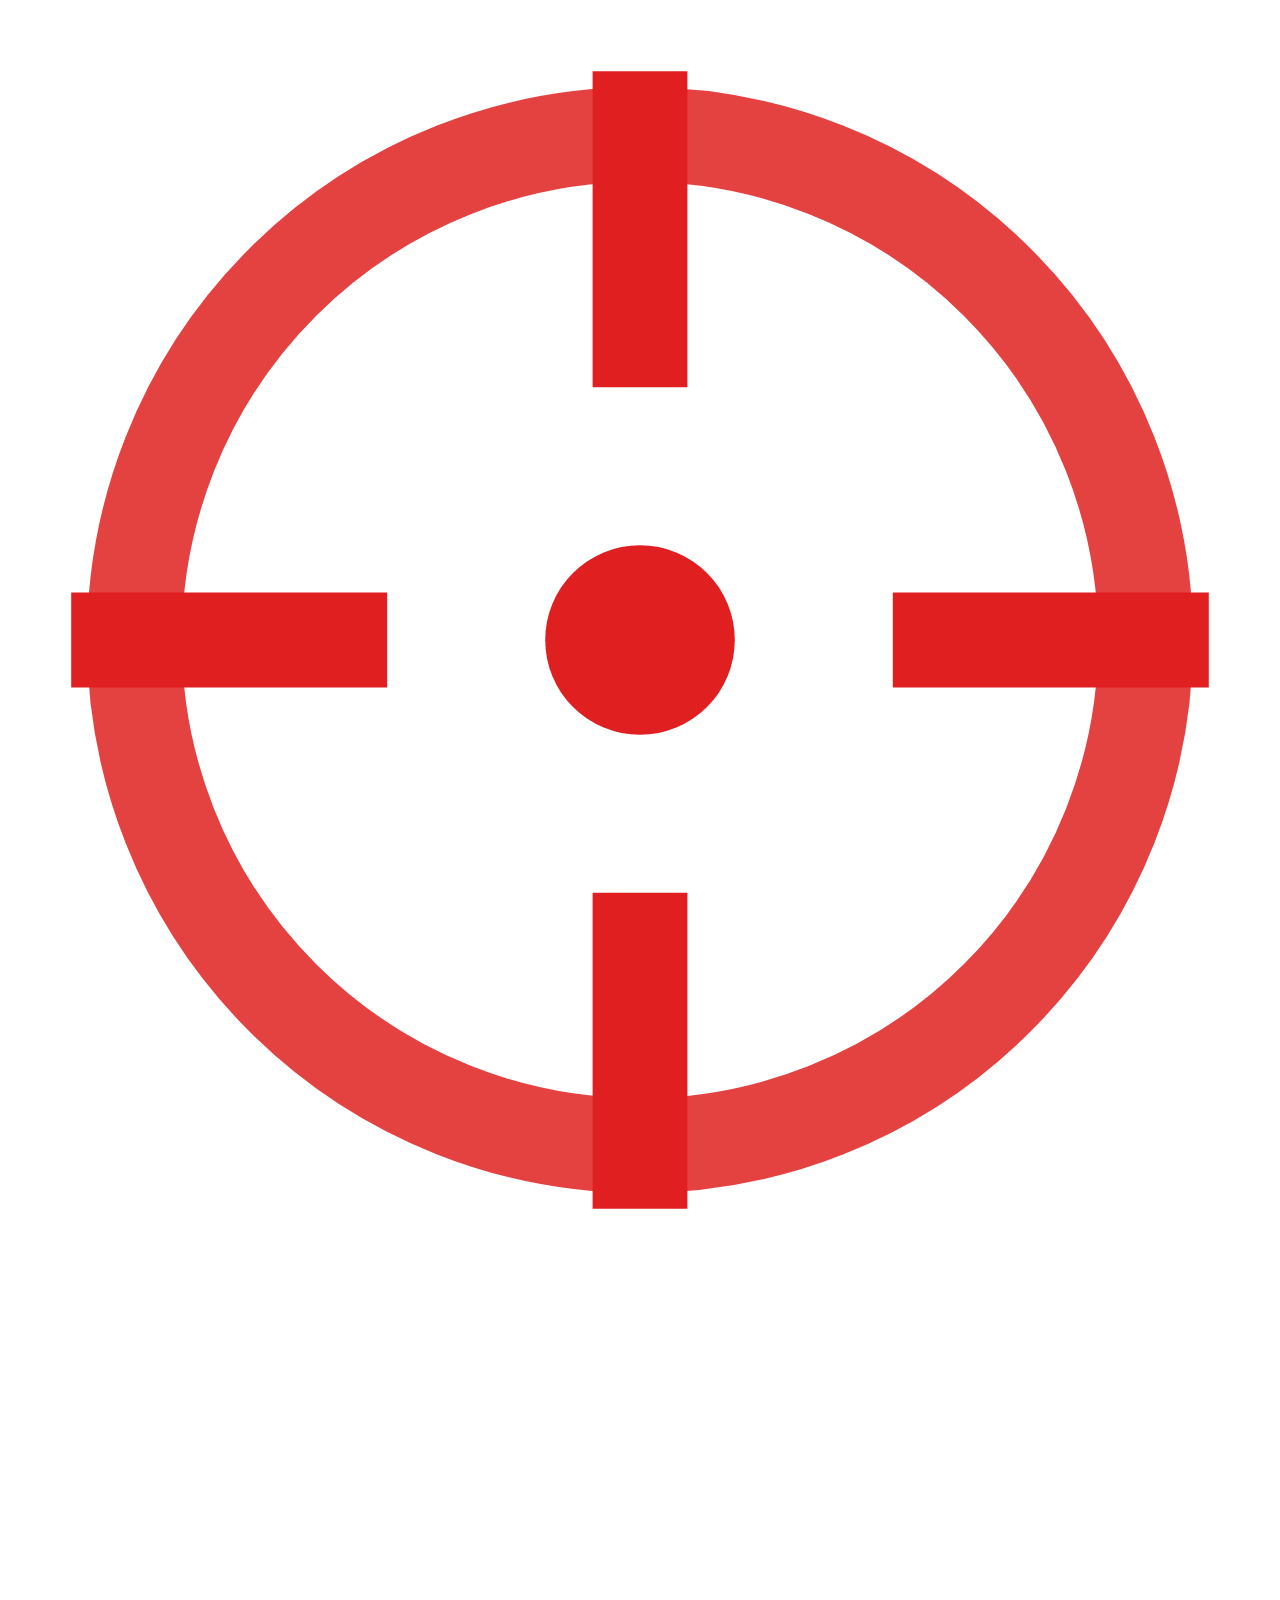
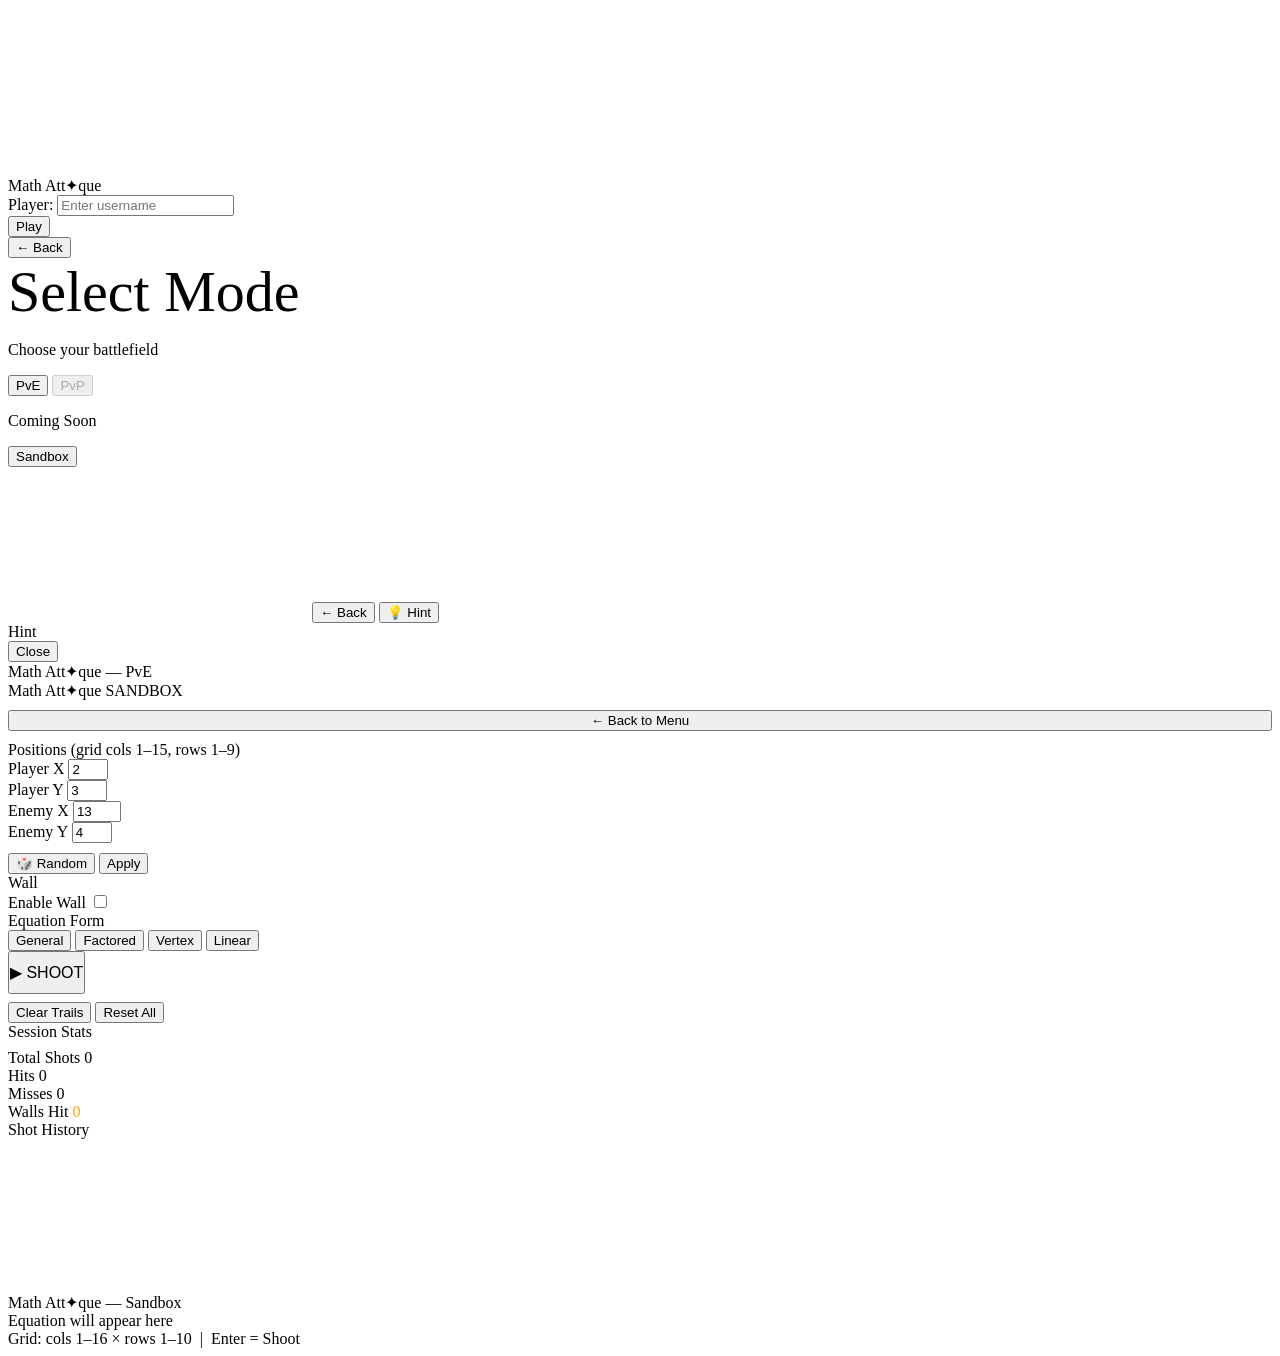
==== commit d78be2d4: "Rename index (7).html to index.html" ====
--- a/index.html
+++ b/index.html
@@ -1,1131 +1,459 @@
-
 <!DOCTYPE html>
 <html lang="en">
 <head>
   <meta charset="UTF-8"/>
   <title>Math Attaque</title>
+
+  <!--
+    ┌─────────────────────────────────────────────────────────┐
+    │  GOOGLE FONTS                                           │
+    │  Bebas Neue  – display/heading font (all-caps, wide)    │
+    │  Rajdhani    – body/UI font (military-tech feel)        │
+    │  Source: https://fonts.google.com/                      │
+    └─────────────────────────────────────────────────────────┘
+  -->
   <link href="https://fonts.googleapis.com/css2?family=Bebas+Neue&family=Rajdhani:wght@400;600;700&display=swap" rel="stylesheet">
-  <style>
-
-    :root {
-      --red:       #e02020;
-      --white:     #ffffff;
-      --black:     #000000;
-      --grey:      #aaaaaa;
-      --grid-line: rgba(255,255,255,0.09);
-    }
-
-    * { margin: 0; padding: 0; box-sizing: border-box; }
-
-    html, body {
-      width: 100%; height: 100%;
-      background: var(--black);
-      font-family: 'Rajdhani', sans-serif;
-      overflow: hidden;
-      color: var(--white);
-      cursor: none;
-    }
-
-    #custom-cursor {
-      position: fixed; top: 0; left: 0;
-      width: 20px; height: 20px;
-      pointer-events: none; z-index: 99999;
-      transform: translate(-50%, -50%);
-    }
-
-    .grid-bg {
-      position: absolute; inset: 0;
-      background-image:
-        linear-gradient(rgba(255,255,255,0.18) 1px, transparent 1px),
-        linear-gradient(90deg, rgba(255,255,255,0.18) 1px, transparent 1px);
-      background-size: 60px 60px;
-      pointer-events: none; z-index: 0;
-    }
-
-    .screen {
-      position: fixed; inset: 0;
-      display: none; flex-direction: column;
-      align-items: center; justify-content: center;
-      background: var(--black);
-    }
-    .screen.active { display: flex; }
-
-    .logo {
-      font-family: 'Bebas Neue', sans-serif;
-      font-size: clamp(48px, 8vw, 96px);
-      letter-spacing: 5px; color: var(--white);
-      display: flex; align-items: center;
-      margin-bottom: 6px; position: relative; z-index: 2;
-    }
-    .logo .star { color: var(--red); }
-
-    .logo-underline {
-      width: min(480px, 72vw); height: 2px;
-      background: var(--white); margin-bottom: 40px;
-      position: relative; z-index: 2;
-    }
-
-    .menu {
-      display: flex; flex-direction: column;
-      align-items: center; gap: 14px;
-      position: relative; z-index: 2;
-    }
-
-    .btn {
-      font-family: 'Bebas Neue', sans-serif;
-      font-size: clamp(18px, 2.8vw, 26px);
-      letter-spacing: 4px; color: var(--white);
-      background: transparent;
-      border: 2px solid rgba(255,255,255,0.25);
-      padding: 13px 60px; min-width: 280px;
-      text-align: center; cursor: none;
-      position: relative; overflow: hidden;
-      transition: border-color 0.2s;
-    }
-    .btn::before {
-      content: ''; position: absolute; inset: 0;
-      background: var(--red); transform: scaleX(0);
-      transform-origin: left; transition: transform 0.22s ease; z-index: 0;
-    }
-    .btn:hover::before { transform: scaleX(1); }
-    .btn:hover         { border-color: var(--red); }
-    .btn span          { position: relative; z-index: 1; }
-    .btn.primary       { background: var(--red); border-color: var(--red); }
-    .btn.disabled      { opacity: 0.4; cursor: none; border-color: rgba(255,255,255,0.1); }
-    .btn.disabled::before { display: none; }
-
-    .coming-soon {
-      font-size: 11px; letter-spacing: 2px; color: var(--grey);
-      text-transform: uppercase; margin-top: -8px;
-      position: relative; z-index: 2;
-    }
-
-    .back-btn {
-      position: absolute; top: 24px; left: 28px;
-      font-family: 'Bebas Neue', sans-serif;
-      font-size: 16px; letter-spacing: 3px;
-      color: var(--grey); background: none; border: none;
-      cursor: none; transition: color 0.2s; z-index: 10;
-    }
-    .back-btn:hover { color: var(--white); }
-
-    .username-row {
-      display: flex; align-items: center; gap: 10px;
-      margin-bottom: 8px; position: relative; z-index: 2;
-    }
-    .username-row label {
-      font-family: 'Bebas Neue', sans-serif;
-      font-size: 20px; letter-spacing: 3px; color: var(--grey);
-    }
-    .username-row input {
-      font-family: 'Bebas Neue', sans-serif;
-      font-size: 20px; letter-spacing: 3px;
-      background: transparent; border: none;
-      border-bottom: 2px solid rgba(255,255,255,0.3);
-      color: var(--white); padding: 4px 8px;
-      width: 200px; outline: none;
-      transition: border-color 0.2s; cursor: none;
-    }
-    .username-row input::placeholder { color: rgba(255,255,255,0.2); }
-    .username-row input:focus        { border-color: var(--red); }
-
-    #username-error {
-      font-family: 'Rajdhani', sans-serif; font-size: 13px;
-      font-weight: 600; letter-spacing: 2px; color: var(--red);
-      text-transform: uppercase; min-height: 18px;
-      margin-bottom: 14px; position: relative; z-index: 2;
-    }
-
-    #highscore-display {
-      font-family: 'Rajdhani', sans-serif; font-size: 13px;
-      font-weight: 600; letter-spacing: 2px; color: var(--grey);
-      text-transform: uppercase; margin-bottom: 34px;
-      min-height: 18px; position: relative; z-index: 2; text-align: center;
-    }
-    #highscore-display .hs-name  { color: var(--white); }
-    #highscore-display .hs-level { color: var(--red); }
-    #highscore-display .hs-hints { color: var(--grey); font-size: 11px; display: block; margin-top: 2px; }
-
-    #screen-home { justify-content: center; }
-    .home-bg {
-      position: absolute; inset: 0;
-      background-image: url('Home_Page_Background.png');
-      background-size: cover; background-position: top center; z-index: 0;
-    }
-    .home-overlay {
-      position: absolute; inset: 0;
-      background: linear-gradient(to bottom,
-        rgba(0,0,0,0.25) 0%, rgba(0,0,0,0.62) 55%, rgba(0,0,0,0.96) 100%);
-      z-index: 1;
-    }
-    .home-content { position: relative; z-index: 3; display: flex; flex-direction: column; align-items: center; }
-
-    #screen-mode { background: var(--black); }
-    .mode-subtitle {
-      font-family: 'Rajdhani', sans-serif; font-size: 14px; font-weight: 600;
-      letter-spacing: 3px; color: var(--grey); text-transform: uppercase;
-      margin-bottom: 48px; position: relative; z-index: 2;
-    }
-
-    #screen-game {
-      background: var(--black); padding: 0;
-      overflow: hidden; align-items: stretch; justify-content: stretch;
-    }
-
-    @keyframes shake {
-      0%   { transform: translate(0,0); }
-      15%  { transform: translate(-6px, 4px); }
-      30%  { transform: translate(5px,-5px); }
-      45%  { transform: translate(-4px, 6px); }
-      60%  { transform: translate(6px,-3px); }
-      75%  { transform: translate(-3px, 4px); }
-      90%  { transform: translate(4px,-2px); }
-      100% { transform: translate(0,0); }
-    }
-
-    #c { position: absolute; top: 0; left: 0; width: 100%; height: 100%; display: block; }
-    #c.shaking { animation: shake 0.35s ease; }
-
-    #game-hud {
-      position: absolute; top: 20px; right: 28px;
-      z-index: 10; text-align: right;
-    }
-    #game-title {
-      font-family: 'Bebas Neue', sans-serif; font-size: 22px;
-      letter-spacing: 4px; color: rgba(255,255,255,0.4); margin-bottom: 2px;
-    }
-    #hud {
-      font-family: 'Bebas Neue', sans-serif; font-size: 18px;
-      letter-spacing: 3px; color: var(--white);
-    }
-    #form-badge {
-      font-family: 'Bebas Neue', sans-serif; font-size: 13px;
-      letter-spacing: 3px; color: var(--black);
-      background: var(--red); padding: 3px 10px;
-      margin-top: 6px; display: inline-block;
-    }
-    #modifier-badges {
-      margin-top: 6px;
-      display: flex; flex-direction: column; align-items: flex-end; gap: 4px;
-    }
-    .mod-badge {
-      font-family: 'Bebas Neue', sans-serif; font-size: 11px;
-      letter-spacing: 2px; padding: 2px 8px; display: inline-block;
-    }
-    .mod-badge.wall-badge  { background: rgba(255,165,0,0.25); color: orange; border: 1px solid orange; }
-    .mod-badge.flip-badge  { background: rgba(0,200,255,0.15); color: #0cf;   border: 1px solid #0cf; }
-    .mod-badge.laser-badge { background: rgba(255,255,0,0.15);  color: yellow; border: 1px solid yellow; }
-
-    /* Hint button — below back button */
-    #hint-btn {
-      position: absolute; top: 60px; left: 28px; z-index: 10;
-      font-family: 'Bebas Neue', sans-serif; font-size: 14px; letter-spacing: 3px;
-      color: var(--black); background: #ffe44d; border: none; padding: 5px 14px;
-      transition: opacity 0.2s, background 0.2s; cursor: none;
-    }
-    #hint-btn:hover { background: #ffd000; }
-    #hint-btn.used  { opacity: 0.35; background: #666; color: #aaa; }
-
-    #hint-popup {
-      position: absolute; top: 100px; left: 28px; z-index: 20;
-      background: rgba(0,0,0,0.9); border: 1px solid #ffe44d;
-      padding: 14px 20px; max-width: 340px; display: none;
-    }
-    #hint-popup.visible { display: block; }
-    #hint-popup .hint-title {
-      font-family: 'Bebas Neue', sans-serif; font-size: 16px;
-      letter-spacing: 3px; color: #ffe44d; margin-bottom: 6px;
-    }
-    #hint-popup .hint-body {
-      font-family: 'Rajdhani', sans-serif; font-size: 15px;
-      font-weight: 600; letter-spacing: 1px; color: var(--white);
-      line-height: 1.6; white-space: pre-line;
-    }
-    #hint-popup .hint-close {
-      margin-top: 10px;
-      font-family: 'Bebas Neue', sans-serif; font-size: 13px;
-      letter-spacing: 3px; color: #ffe44d; background: none;
-      border: 1px solid #ffe44d; padding: 3px 12px; cursor: none;
-    }
-
-    #game-controls {
-      position: absolute; bottom: 24px; left: 50%;
-      transform: translateX(-50%); z-index: 10;
-      display: flex; align-items: center; gap: 10px;
-      background: rgba(0,0,0,0.72);
-      border: 1px solid rgba(255,255,255,0.12);
-      padding: 14px 20px; backdrop-filter: blur(6px); white-space: nowrap;
-    }
-    #game-controls .label {
-      font-family: 'Bebas Neue', sans-serif; font-size: 20px;
-      letter-spacing: 2px; color: var(--white);
-    }
-    #game-controls .fixed {
-      font-family: 'Bebas Neue', sans-serif; font-size: 20px;
-      letter-spacing: 2px; color: rgba(255,255,255,0.4);
-    }
-    #game-controls input {
-      font-family: 'Bebas Neue', sans-serif; font-size: 20px;
-      letter-spacing: 2px; width: 65px; padding: 4px 8px;
-      border: 1px solid rgba(255,255,255,0.25); border-radius: 3px;
-      background: rgba(255,255,255,0.07); color: var(--white);
-      outline: none; text-align: center;
-      transition: border-color 0.2s; cursor: none;
-    }
-    #game-controls input:focus { border-color: var(--red); }
-    #game-controls button {
-      font-family: 'Bebas Neue', sans-serif; font-size: 18px;
-      letter-spacing: 3px; padding: 6px 20px; cursor: none;
-      border: 1px solid rgba(255,255,255,0.25);
-      background: rgba(255,255,255,0.07); color: var(--white);
-      transition: background 0.2s, border-color 0.2s;
-    }
-    #game-controls button:hover           { background: var(--red); border-color: var(--red); }
-    #game-controls button.shoot-btn       { background: var(--red); border-color: var(--red); }
-    #game-controls button.shoot-btn:hover { background: #ff3a3a; }
-    /* Laser activate button (yellow outline, not yet armed) */
-    #game-controls button.laser-btn {
-      background: rgba(255,220,0,0.12); border-color: gold; color: gold;
-    }
-    #game-controls button.laser-btn:hover { background: rgba(255,220,0,0.28); }
-    /* Laser cancel button (dim red) */
-    #game-controls button.laser-cancel-btn {
-      background: rgba(255,60,60,0.15); border-color: #f44; color: #f44;
-    }
-    #game-controls button.laser-cancel-btn:hover { background: rgba(255,60,60,0.3); }
-
-    #dot-preview {
-      display: flex; flex-direction: column;
-      align-items: center; justify-content: center;
-      gap: 4px; margin-right: 4px;
-      border-right: 1px solid rgba(255,255,255,0.1);
-      padding-right: 14px;
-    }
-    #dot-preview .dot-row { display: flex; align-items: center; gap: 6px; }
-    #dot-preview .dot { width: 10px; height: 10px; border-radius: 50%; flex-shrink: 0; }
-    #dot-preview .dot.player { background: #0cc; }
-    #dot-preview .dot.enemy  { background: #e44; }
-    #dot-preview .dot-label {
-      font-family: 'Bebas Neue', sans-serif; font-size: 12px;
-      letter-spacing: 1px; color: rgba(255,255,255,0.5);
-    }
-
-    #msg {
-      position: absolute; bottom: 90px; left: 50%;
-      transform: translateX(-50%); z-index: 10;
-      font-family: 'Bebas Neue', sans-serif; font-size: 22px;
-      letter-spacing: 4px; color: var(--red); min-height: 28px;
-      white-space: nowrap;
-    }
-
-  </style>
+
+  <!-- All visual styles live in style.css (see that file for full comments) -->
+  <link rel="stylesheet" href="style.css">
 </head>
 <body>
 
-  <!-- CUSTOM CURSOR -->
+  <!--
+    ═══════════════════════════════════════════════════════════
+      CUSTOM SVG CURSOR
+      – Replaces the default OS cursor with a red crosshair
+      – Positioned via JS (mousemove listener in main.js)
+      – pointer-events:none so it never blocks clicks
+    ═══════════════════════════════════════════════════════════
+  -->
   <svg id="custom-cursor" viewBox="0 0 20 20" xmlns="http://www.w3.org/2000/svg">
+    <!-- Outer ring -->
     <circle cx="10" cy="10" r="8" fill="none" stroke="#e02020" stroke-width="1.5" opacity="0.85"/>
+    <!-- Four tick marks (top, bottom, left, right) -->
     <line x1="10" y1="1"  x2="10" y2="6"  stroke="#e02020" stroke-width="1.5"/>
     <line x1="10" y1="14" x2="10" y2="19" stroke="#e02020" stroke-width="1.5"/>
     <line x1="1"  y1="10" x2="6"  y2="10" stroke="#e02020" stroke-width="1.5"/>
     <line x1="14" y1="10" x2="19" y2="10" stroke="#e02020" stroke-width="1.5"/>
+    <!-- Centre dot -->
     <circle cx="10" cy="10" r="1.5" fill="#e02020"/>
   </svg>
 
-  <!-- SCREEN 1 — INTRO -->
+
+  <!-- ═══════════════════════════════════════════════════════
+       SCREEN 1 — INTRO
+       Shows two videos sequentially:
+         1. Opening Scene.mp4  (brand splash / animation)
+         2. Loading screen.mp4 (fake loading bar / mood)
+       After both play (or on error/timeout) → Screen 2
+  ════════════════════════════════════════════════════════ -->
   <div id="screen-intro" class="screen active">
+    <!-- Subtle grid overlay for visual depth -->
     <div class="grid-bg"></div>
-    <video id="video-opening" muted playsinline preload="auto" src="Opening Scene.mp4"
-           style="position:relative;z-index:1;width:min(500px,80vw);height:min(500px,80vw);object-fit:contain;display:block;"></video>
-    <video id="video-loading" muted playsinline preload="auto" src="Loading screen (1).mp4"
-           style="position:relative;z-index:1;width:min(500px,80vw);height:min(500px,80vw);object-fit:contain;display:none;"></video>
-  </div>
-
-  <!-- SCREEN 2 — HOME -->
+
+    <!-- Opening brand video. autoplay handled in JS via .play() -->
+    <video id="video-opening"
+           muted playsinline preload="auto"
+           src="Opening Scene.mp4"
+           style="position:relative;z-index:1;
+                  width:min(500px,80vw);height:min(500px,80vw);
+                  object-fit:contain;display:block;">
+    </video>
+
+    <!-- Loading video shown after opening video ends -->
+    <video id="video-loading"
+           muted playsinline preload="auto"
+           src="Loading screen (1).mp4"
+           style="position:relative;z-index:1;
+                  width:min(500px,80vw);height:min(500px,80vw);
+                  object-fit:contain;display:none;">
+    </video>
+  </div><!-- /screen-intro -->
+
+
+  <!-- ═══════════════════════════════════════════════════════
+       SCREEN 2 — HOME
+       – Background image with dark gradient overlay
+       – Username input (saved for high-score display)
+       – High-score display (session-only, no server)
+       – "Play" button → Screen 3 (Mode Select)
+  ════════════════════════════════════════════════════════ -->
   <div id="screen-home" class="screen">
+    <!-- Full-bleed background photo -->
     <div class="home-bg"></div>
+    <!-- Dark gradient so text reads over photo -->
     <div class="home-overlay"></div>
+    <!-- Grid lines visible through the overlay -->
     <div class="grid-bg" style="z-index:2;"></div>
+
     <div class="home-content">
+      <!-- Logo: "Math Att✦que" — star glyph coloured red -->
       <div class="logo">Math&nbsp;Att<span class="star">✦</span>que</div>
       <div class="logo-underline"></div>
+
+      <!-- Username input — value used by saveHighScore() in game.js -->
       <div class="username-row">
         <label for="username-input">Player:</label>
-        <input id="username-input" type="text" placeholder="Enter username" maxlength="20"
+        <!--
+          maxlength=20 keeps names short for HUD display.
+          Enter key calls tryPlay() as a shortcut.
+        -->
+        <input id="username-input"
+               type="text"
+               placeholder="Enter username"
+               maxlength="20"
                onkeydown="if(event.key==='Enter') tryPlay()">
       </div>
+
+      <!-- Validation / error message (e.g. "Enter a username") -->
       <div id="username-error"></div>
+
+      <!-- Best score from this session. Populated by showHighScore() -->
       <div id="highscore-display"></div>
+
       <nav class="menu">
+        <!-- tryPlay() validates the username then goTo('screen-mode') -->
         <button class="btn primary" onclick="tryPlay()"><span>Play</span></button>
       </nav>
     </div>
-  </div>
-
-  <!-- SCREEN 3 — MODE SELECT -->
+  </div><!-- /screen-home -->
+
+
+  <!-- ═══════════════════════════════════════════════════════
+       SCREEN 3 — MODE SELECT
+       Three choices:
+         PvE     → starts the main game  (startGame in game.js)
+         PvP     → disabled / coming soon
+         Sandbox → free-practice mode    (startSandbox in sandbox.js)
+  ════════════════════════════════════════════════════════ -->
   <div id="screen-mode" class="screen">
     <div class="grid-bg"></div>
+
+    <!-- ← Back navigates to Home without resetting any state -->
     <button class="back-btn" onclick="goTo('screen-home')">← Back</button>
-    <div class="logo" style="font-size:clamp(32px,5vw,58px); margin-bottom:4px;">Select Mode</div>
+
+    <div class="logo" style="font-size:clamp(32px,5vw,58px); margin-bottom:4px;">
+      Select Mode
+    </div>
     <div class="logo-underline" style="margin-bottom:10px;"></div>
     <p class="mode-subtitle">Choose your battlefield</p>
+
     <nav class="menu">
-      <button class="btn primary" onclick="goTo('screen-game'); startGame();"><span>PvE</span></button>
+      <!-- PvE: navigate to game screen AND call startGame() immediately -->
+      <button class="btn primary"
+              onclick="goTo('screen-game'); startGame();">
+        <span>PvE</span>
+      </button>
+
+      <!-- PvP: visually disabled; no onclick -->
       <button class="btn disabled" disabled><span>PvP</span></button>
       <p class="coming-soon">Coming Soon</p>
-      <button class="btn disabled" disabled><span>Sandbox</span></button>
-      <p class="coming-soon">Coming Soon</p>
+
+      <!-- Sandbox: navigate AND initialise sandbox canvas/state -->
+      <button class="btn cyan"
+              onclick="goTo('screen-sandbox'); startSandbox();">
+        <span>Sandbox</span>
+      </button>
     </nav>
-  </div>
-
-  <!-- SCREEN 4 — GAME -->
+  </div><!-- /screen-mode -->
+
+
+  <!-- ═══════════════════════════════════════════════════════
+       SCREEN 4 — PvE GAME
+       Contains:
+         <canvas id="c">   – game world drawn here every frame
+         #game-hud          – level / shots remaining
+         #hint-btn / popup  – one hint per level
+         #msg               – floating feedback ("Hit!", "Miss!")
+         #game-controls     – dynamically-built input bar (renderControls)
+  ════════════════════════════════════════════════════════ -->
   <div id="screen-game" class="screen">
+
+    <!-- Main game canvas. Sized to full viewport in resizeCanvas() -->
     <canvas id="c"></canvas>
+
+    <!-- Back → saves high score then returns to home -->
     <button class="back-btn" onclick="returnToHome()">← Back</button>
+
+    <!--
+      Hint button.
+      – Turns yellow 💡 when available, greyed when used.
+      – Calls useHint() which fills #hint-body and shows #hint-popup.
+      – Only one hint per level is allowed.
+    -->
     <button id="hint-btn" onclick="useHint()">💡 Hint</button>
+
+    <!--
+      Hint popup panel.
+      – Shown by adding class "visible" (display:block in CSS).
+      – Closed by closeHint() or when the player fires a shot.
+    -->
     <div id="hint-popup">
       <div class="hint-title">Hint</div>
       <div class="hint-body" id="hint-body"></div>
       <button class="hint-close" onclick="closeHint()">Close</button>
     </div>
+
+    <!-- HUD: top-right corner info block -->
     <div id="game-hud">
       <div id="game-title">Math Att✦que — PvE</div>
+      <!-- "Level: N   |   Shots: N" — updated by updateHUD() -->
       <div id="hud"></div>
+      <!-- Active equation form badge (e.g. "General Form") -->
       <div id="form-badge"></div>
+      <!-- Dynamic modifier badges: walls, flipped parabola, laser charges -->
       <div id="modifier-badges"></div>
     </div>
+
+    <!-- Centre-bottom message area (hit/miss/out of shots feedback) -->
     <div id="msg"></div>
+
+    <!--
+      Dynamic control bar — rebuilt each level by renderControls().
+      Contents depend on currentForm (general / factored / vertex / laser).
+      Examples:
+        General:  [y=] [a input] [x²+] [b input] [x] [Shoot]
+        Factored: [y=] [fixedA] [(x−] [r] [)(x−] [s] [)] [Shoot]
+        Laser:    [slope m=] [m input] [Fire!]
+    -->
     <div id="game-controls"></div>
-  </div>
-
-  <script>
-
-    // ── CUSTOM CURSOR ────────────────────────────────────────────
-    var cursorEl = document.getElementById("custom-cursor");
-    document.addEventListener("mousemove", function(e) {
-      cursorEl.style.left = e.clientX + "px";
-      cursorEl.style.top  = e.clientY + "px";
-    });
-
-    // ── CAMERA SHAKE ─────────────────────────────────────────────
-    function triggerShake() {
-      var c = document.getElementById("c");
-      c.classList.remove("shaking");
-      void c.offsetWidth;
-      c.classList.add("shaking");
-      setTimeout(function() { c.classList.remove("shaking"); }, 350);
-    }
-
-    // ── SCREEN NAV ───────────────────────────────────────────────
-    function goTo(screenId) {
-      document.querySelectorAll(".screen").forEach(function(s){ s.classList.remove("active"); });
-      document.getElementById(screenId).classList.add("active");
-    }
-    function returnToHome() { saveHighScore(); goTo("screen-home"); }
-
-    // ── USERNAME ─────────────────────────────────────────────────
-    function tryPlay() {
-      var username = document.getElementById("username-input").value.trim();
-      var errEl    = document.getElementById("username-error");
-      if (username === "") {
-        errEl.textContent = "⚠ Enter a username to continue";
-        var inp = document.getElementById("username-input");
-        inp.style.borderBottomColor = "#e02020";
-        setTimeout(function(){ inp.style.borderBottomColor = ""; }, 1200);
-        return;
-      }
-      errEl.textContent = "";
-      goTo("screen-mode");
-    }
-
-    // ── HIGH SCORE ───────────────────────────────────────────────
-    var highScore      = { name: "", level: 0, hints: 0 };
-    var hintsUsedTotal = 0;
-
-    function saveHighScore() {
-      var username = document.getElementById("username-input").value.trim() || "Anonymous";
-      if (level > highScore.level) {
-        highScore.name  = username;
-        highScore.level = level;
-        highScore.hints = hintsUsedTotal;
-      }
-      showHighScore();
-    }
-    function showHighScore() {
-      var d = document.getElementById("highscore-display");
-      if (highScore.level === 0) { d.textContent = ""; return; }
-      d.innerHTML =
-        "Best: <span class='hs-name'>" + highScore.name + "</span>" +
-        " — Level <span class='hs-level'>" + highScore.level + "</span>" +
-        "<span class='hs-hints'>Hints used: " + highScore.hints + "</span>";
-    }
-
-    // ── HINT SYSTEM ──────────────────────────────────────────────
-    var hintUsedThisLevel = false;
-
-    function useHint() {
-      if (hintUsedThisLevel || isShooting) { return; }
-      hintUsedThisLevel = true;
-      hintsUsedTotal++;
-      var btn = document.getElementById("hint-btn");
-      btn.classList.add("used");
-      btn.textContent = "💡 Used";
-
-      var dx = enemyX - playerX;
-      var dy = enemyY - playerY;
-      var hintText = "";
-
-      if (currentForm === "general") {
-        var aHint = flippedParabola ? 0.2 : -0.2;
-        var bHint = (dy - aHint * dx * dx) / dx;
-        hintText = "Try a = " + aHint + "\nHint: b ≈ " + bHint.toFixed(2);
-      } else if (currentForm === "factored") {
-        hintText = "y = " + fixedA + "(x − r)(x − s)\nTry r = 0\nEnemy is " + dx.toFixed(1) + " units away.";
-      } else if (currentForm === "vertex") {
-        var aV = fixedA;
-        var bV = (dy - aV * dx * dx) / dx;
-        var hV = (-bV / (2 * aV)).toFixed(2);
-        hintText = "y = " + fixedA + "(x − h)² + k\nHint: h ≈ " + hV + "\nAdjust k for height.";
-      }
-
-      document.getElementById("hint-body").textContent = hintText;
-      document.getElementById("hint-popup").classList.add("visible");
-    }
-    function closeHint() {
-      document.getElementById("hint-popup").classList.remove("visible");
-    }
-
-    // ── INTRO VIDEOS ─────────────────────────────────────────────
-    var videoOpening = document.getElementById("video-opening");
-    var videoLoading = document.getElementById("video-loading");
-    function playOpeningVideo() {
-      videoOpening.style.display = "block"; videoLoading.style.display = "none";
-      var fb = setTimeout(playLoadingVideo, 6000);
-      videoOpening.addEventListener("ended", function(){ clearTimeout(fb); playLoadingVideo(); });
-      videoOpening.addEventListener("error",  function(){ clearTimeout(fb); playLoadingVideo(); });
-      videoOpening.play().catch(function(){ clearTimeout(fb); playLoadingVideo(); });
-    }
-    function playLoadingVideo() {
-      videoOpening.style.display = "none"; videoLoading.style.display = "block";
-      var fb = setTimeout(function(){ goTo("screen-home"); }, 7000);
-      videoLoading.addEventListener("ended", function(){ clearTimeout(fb); goTo("screen-home"); });
-      videoLoading.addEventListener("error",  function(){ clearTimeout(fb); goTo("screen-home"); });
-      videoLoading.play().catch(function(){ clearTimeout(fb); goTo("screen-home"); });
-    }
-    playOpeningVideo();
-
-    // ── CANVAS ───────────────────────────────────────────────────
-    var canvas = document.getElementById("c");
-    var ctx    = canvas.getContext("2d");
-    var GRID_COLS = 16, GRID_ROWS = 10;
-    var CANVAS_WIDTH, CANVAS_HEIGHT, CELL_WIDTH, CELL_HEIGHT;
-
-    function resizeCanvas() {
-      CANVAS_WIDTH  = window.innerWidth;
-      CANVAS_HEIGHT = window.innerHeight;
-      CELL_WIDTH    = CANVAS_WIDTH  / GRID_COLS;
-      CELL_HEIGHT   = CANVAS_HEIGHT / GRID_ROWS;
-      canvas.width  = CANVAS_WIDTH;
-      canvas.height = CANVAS_HEIGHT;
-    }
-    window.addEventListener("resize", function(){
-      resizeCanvas();
-      if (typeof playerX !== "undefined") draw();
-    });
-
-    function gridToPixel(gx, gy) {
-      return { px: gx * CELL_WIDTH, py: CANVAS_HEIGHT - gy * CELL_HEIGHT };
-    }
-    function randomInt(min, max) {
-      return Math.floor(Math.random() * (max - min + 1)) + min;
-    }
-
-    // ── OFF-SCREEN TRACKER ───────────────────────────────────────
-    var trackerPos = null;
-    function drawTracker() {
-      if (!trackerPos || trackerPos.py >= 0) { return; }
-      var ax = Math.max(30, Math.min(CANVAS_WIDTH - 30, trackerPos.px));
-      var ay = 16, aw = 10, ah = 13;
-      ctx.save();
-      ctx.strokeStyle = "rgba(255,220,0,0.9)"; ctx.lineWidth = 2;
-      ctx.beginPath(); ctx.moveTo(ax, ay + ah + 2); ctx.lineTo(ax, ay + ah + 12); ctx.stroke();
-      ctx.fillStyle = "rgba(255,220,0,0.9)";
-      ctx.beginPath(); ctx.moveTo(ax, ay); ctx.lineTo(ax - aw, ay + ah); ctx.lineTo(ax + aw, ay + ah); ctx.closePath(); ctx.fill();
-      ctx.fillStyle = "rgba(255,220,0,0.85)"; ctx.font = "11px monospace"; ctx.textAlign = "center";
-      ctx.fillText("x=" + trackerPos.worldX.toFixed(1), ax, ay + ah + 24);
-      ctx.fillText("y=" + trackerPos.worldY.toFixed(1), ax, ay + ah + 36);
-      ctx.restore();
-    }
-
-    // ── MODIFIERS ────────────────────────────────────────────────
-    // Walls: level 7+, 25% chance, only when NOT flipped.
-    // Flip:  level 10+, 20% chance, only when NO walls.
-    // These are rolled ONCE per level in rollModifiers() and stored as booleans.
-    // buildWalls() simply reads hasWalls — it does NOT re-roll.
-
-    var hasWalls       = false;
-    var flippedParabola = false;
-    var walls          = [];
-
-    function rollModifiers(lvl) {
-      // Walls first — available from level 7
-      hasWalls = (lvl >= 7) && (Math.random() < 0.25);
-      // Flip only if no walls — available from level 10
-      flippedParabola = !hasWalls && (lvl >= 10) && (Math.random() < 0.20);
-    }
-
-    function buildWalls() {
-      walls = [];
-      if (!hasWalls) { return; }
-      var numWalls = Math.random() < 0.4 ? 2 : 1;
-      var left  = playerX + 2;
-      var right = enemyX  - 2;
-      if (right - left < 2) { return; }
-      for (var w = 0; w < numWalls; w++) {
-        var attempts = 0, wallCol;
-        do {
-          wallCol = left + Math.floor(Math.random() * (right - left + 1));
-          attempts++;
-        } while (isWallAt(wallCol) && attempts < 20);
-        if (isWallAt(wallCol)) { continue; }
-        // Wall top: row 2–5 so it's always lower than the grid top
-        walls.push({ gridX: wallCol, topGridY: 2 + Math.floor(Math.random() * 4) });
-      }
-    }
-
-    function isWallAt(gridX) {
-      for (var i = 0; i < walls.length; i++) { if (walls[i].gridX === gridX) { return true; } }
-      return false;
-    }
-
-    function isBlockedByWall(worldX, worldY) {
-      for (var i = 0; i < walls.length; i++) {
-        var w = walls[i];
-        if (Math.abs(worldX - w.gridX) < 0.6 && worldY <= w.topGridY) { return true; }
-      }
-      return false;
-    }
-
-    // ── LASER ────────────────────────────────────────────────────
-    // laserCharges = stockpile of laser shots the player has earned
-    // laserArmed   = true while the player has activated laser mode for this shot
-    var laserCharges = 0;
-    var laserArmed   = false;
-
-    // Award a laser charge every 5 levels
-    function checkLaserReward() {
-      if (level % 5 === 0) {
-        laserCharges++;
-        setMessage("⚡ Laser charge earned! (" + laserCharges + " charge" + (laserCharges > 1 ? "s" : "") + ")");
-      }
-    }
-
-    // Toggle laser mode on
-    function activateLaser() {
-      if (laserCharges <= 0 || isShooting) { return; }
-      laserArmed = true;
-      renderControls();
-      setMessage("⚡ Laser armed — enter m and b, then shoot. Click Cancel to disarm.");
-    }
-
-    // Toggle laser mode off (without spending a charge)
-    function cancelLaser() {
-      laserArmed = false;
-      renderControls();
-      setMessage("");
-    }
-
-    // ── EQUATION FORMS ───────────────────────────────────────────
-    var FORM_ORDER      = ["general", "factored", "vertex"];
-    var FIXED_A_OPTIONS = [-0.1, -0.15, -0.2, -0.25, -0.3];
-    var currentForm, fixedA;
-
-    function pickForm(lvl) {
-      currentForm = FORM_ORDER[(lvl - 1) % FORM_ORDER.length];
-      if (flippedParabola) {
-        var posOpts = [0.1, 0.15, 0.2, 0.25, 0.3];
-        fixedA = posOpts[Math.floor(Math.random() * posOpts.length)];
-      } else {
-        fixedA = FIXED_A_OPTIONS[Math.floor(Math.random() * FIXED_A_OPTIONS.length)];
-      }
-    }
-
-    // ── DOT PREVIEW HTML (mini legend in controls bar) ───────────
-    function dotPreviewHTML() {
-      return (
-        "<div id='dot-preview'>" +
-          "<div class='dot-row'><div class='dot player'></div>" +
-          "<span class='dot-label'>You (" + playerX + "," + playerY + ")</span></div>" +
-          "<div class='dot-row'><div class='dot enemy'></div>" +
-          "<span class='dot-label'>Enemy (" + enemyX + "," + enemyY + ")</span></div>" +
-        "</div>"
-      );
-    }
-
-    // ── RENDER CONTROLS ──────────────────────────────────────────
-    function renderControls() {
-      var bar   = document.getElementById("game-controls");
-      var badge = document.getElementById("form-badge");
-
-      // Build laser toggle buttons
-      // If laser is armed: show "Cancel" button instead of "Activate"
-      // If charges remain and laser not yet armed: show "Activate" button
-      var laserToggleBtn = "";
-      if (laserArmed) {
-        laserToggleBtn = "<button class='laser-cancel-btn' onclick='cancelLaser()'>✕ Cancel Laser</button>";
-      } else if (laserCharges > 0) {
-        laserToggleBtn = "<button class='laser-btn' onclick='activateLaser()'>⚡ Laser (" + laserCharges + ")</button>";
-      }
-
-      // ── LASER MODE ───────────────────────────────────────────
-      // y = m * (x - playerX) + playerY + b_offset
-      // where b_offset is an extra vertical shift the player enters.
-      // This ensures the shot ALWAYS originates from the player dot.
-      if (laserArmed) {
-        badge.textContent = "⚡ Laser — Linear Form";
-        badge.style.background = "#cc9900"; badge.style.color = "#000";
-        bar.innerHTML =
-          dotPreviewHTML() +
-          "<span class='label'>y =</span>" +
-          "<input id='inputM' placeholder='m'>" +
-          "<span class='label'>x +</span>" +
-          "<input id='inputLB' placeholder='b'>" +
-          "<span class='label' style='font-size:11px;color:rgba(255,255,255,0.35);'>(line through grid)</span>" +
-          laserToggleBtn +
-          "<button class='shoot-btn' onclick='shoot()'>Fire!</button>";
-        return;
-      }
-
-      badge.style.background = ""; badge.style.color = "";
-
-      if (currentForm === "general") {
-        badge.textContent = flippedParabola ? "General Form ↑ (a > 0)" : "General Form";
-        bar.innerHTML =
-          dotPreviewHTML() +
-          "<span class='label'>y =</span>" +
-          "<input id='inputA' placeholder='a'>" +
-          "<span class='label'>x² +</span>" +
-          "<input id='inputB' placeholder='b'>" +
-          "<span class='label'>x</span>" +
-          laserToggleBtn +
-          "<button class='shoot-btn' onclick='shoot()'>Shoot</button>";
-
-      } else if (currentForm === "factored") {
-        badge.textContent = flippedParabola ? "Factored Form ↑" : "Factored Form";
-        bar.innerHTML =
-          dotPreviewHTML() +
-          "<span class='label'>y =</span>" +
-          "<span class='fixed'>" + fixedA + "</span>" +
-          "<span class='label'>(x −</span>" +
-          "<input id='inputR' placeholder='r'>" +
-          "<span class='label'>)(x −</span>" +
-          "<input id='inputS' placeholder='s'>" +
-          "<span class='label'>)</span>" +
-          laserToggleBtn +
-          "<button class='shoot-btn' onclick='shoot()'>Shoot</button>";
-
-      } else if (currentForm === "vertex") {
-        badge.textContent = flippedParabola ? "Vertex Form ↑" : "Vertex Form";
-        bar.innerHTML =
-          dotPreviewHTML() +
-          "<span class='label'>y =</span>" +
-          "<span class='fixed'>" + fixedA + "</span>" +
-          "<span class='label'>(x −</span>" +
-          "<input id='inputH' placeholder='h'>" +
-          "<span class='label'>)² +</span>" +
-          "<input id='inputK' placeholder='k'>" +
-          laserToggleBtn +
-          "<button class='shoot-btn' onclick='shoot()'>Shoot</button>";
-      }
-    }
-
-    // ── READ INPUTS ──────────────────────────────────────────────
-    function readInputs() {
-      if (laserArmed) {
-        var m   = parseFloat(document.getElementById("inputM").value);
-        var bLn = parseFloat(document.getElementById("inputLB").value);
-        if (isNaN(m) || isNaN(bLn)) { setMessage("Enter m and b for the laser."); return null; }
-        return { isLaser: true, m: m, bLin: bLn };
-      }
-
-      if (currentForm === "general") {
-        var a = parseFloat(document.getElementById("inputA").value);
-        var b = parseFloat(document.getElementById("inputB").value);
-        if (isNaN(a) || isNaN(b))           { setMessage("Enter values for a and b."); return null; }
-        if (Math.abs(a) < 0.05)             { setMessage("a is too small. Try ±0.2");  return null; }
-        if (flippedParabola  && a < 0) { a = -a; }
-        if (!flippedParabola && a > 0) { a = -a; }
-        return { a: a, b: b };
-
-      } else if (currentForm === "factored") {
-        var r = parseFloat(document.getElementById("inputR").value);
-        var s = parseFloat(document.getElementById("inputS").value);
-        if (isNaN(r) || isNaN(s)) { setMessage("Enter values for r and s."); return null; }
-        return { a: fixedA, b: -fixedA * (r + s) };
-
-      } else if (currentForm === "vertex") {
-        var h = parseFloat(document.getElementById("inputH").value);
-        var k = parseFloat(document.getElementById("inputK").value);
-        if (isNaN(h) || isNaN(k)) { setMessage("Enter values for h and k."); return null; }
-        return { a: fixedA, b: -2 * fixedA * h };
-      }
-      return null;
-    }
-
-    function getAnswer() {
-      var dx = enemyX - playerX;
-      var dy = enemyY - playerY;
-      if (currentForm === "general") {
-        var a = flippedParabola ? 0.2 : -0.2;
-        var b = (dy - a * dx * dx) / dx;
-        return "a=" + a.toFixed(2) + " b=" + b.toFixed(2);
-      }
-      if (currentForm === "factored") { return "r=0  s=" + dx.toFixed(2); }
-      if (currentForm === "vertex") {
-        var aH = fixedA, bH = (dy - aH * dx * dx) / dx;
-        return "h=" + (-bH / (2 * aH)).toFixed(2) + "  (test k)";
-      }
-      return "";
-    }
-
-    function getBarrelAngle(a, b) {
-      return Math.atan2(-b * CELL_HEIGHT, CELL_WIDTH);
-    }
-
-    // ── GAME STATE ───────────────────────────────────────────────
-    var level, shotsLeft;
-    var playerX, playerY, enemyX, enemyY;
-    var lastAB    = null;
-    var pastShots = [], isShooting = false, particles = [];
-
-    function placeDots() {
-      playerX = randomInt(1, 3);  playerY = randomInt(2, 6);
-      enemyX  = randomInt(12,15); enemyY  = randomInt(2, 6);
-    }
-
-    // ── EXPLOSION ─────────────────────────────────────────────────
-    function spawnExplosion(px, py) {
-      particles = [];
-      for (var i = 0; i < 16; i++) {
-        var angle = (i / 16) * Math.PI * 2, speed = 3 + Math.random() * 4;
-        particles.push({ x: px, y: py,
-          vx: Math.cos(angle)*speed, vy: Math.sin(angle)*speed,
-          life: 1.0, radius: 4 + Math.random()*4 });
-      }
-    }
-    function drawAndUpdateParticles() {
-      var anyAlive = false;
-      for (var i = 0; i < particles.length; i++) {
-        var p = particles[i];
-        if (p.life <= 0) { continue; }
-        p.x += p.vx; p.y += p.vy; p.life -= 0.035;
-        ctx.beginPath(); ctx.arc(p.x, p.y, p.radius, 0, Math.PI*2);
-        ctx.fillStyle = "rgba(255,140,0," + p.life + ")"; ctx.fill();
-        anyAlive = true;
-      }
-      return anyAlive;
-    }
-    function animateExplosion(done) {
-      draw();
-      var still = drawAndUpdateParticles();
-      if (still) { requestAnimationFrame(function(){ animateExplosion(done); }); }
-      else        { setTimeout(done, 200); }
-    }
-
-    // ── DRAW HELPERS ──────────────────────────────────────────────
-    function drawDotWithBarrel(px, py, dotR, color, angle, bLen, bW) {
-      ctx.save();
-      ctx.translate(px, py); ctx.rotate(angle);
-      ctx.fillStyle = color;
-      ctx.fillRect(dotR - 2, -bW / 2, bLen, bW);
-      ctx.restore();
-      ctx.beginPath(); ctx.arc(px, py, dotR, 0, Math.PI*2);
-      ctx.fillStyle = color; ctx.fill();
-    }
-
-    function drawWalls() {
-      for (var i = 0; i < walls.length; i++) {
-        var w   = walls[i];
-        var top = gridToPixel(w.gridX, w.topGridY);
-        var bot = gridToPixel(w.gridX, 0);
-        var wx  = w.gridX * CELL_WIDTH - CELL_WIDTH * 0.15;
-        var ww  = CELL_WIDTH * 0.3;
-        ctx.fillStyle   = "rgba(255,140,0,0.25)";
-        ctx.fillRect(wx, top.py, ww, bot.py - top.py);
-        ctx.strokeStyle = "orange"; ctx.lineWidth = 2;
-        ctx.strokeRect(wx, top.py, ww, bot.py - top.py);
-        ctx.fillStyle = "orange";
-        ctx.fillRect(wx, top.py, ww, 4);
-        ctx.fillStyle = "rgba(255,165,0,0.8)";
-        ctx.font = Math.floor(CELL_HEIGHT * 0.18) + "px monospace";
-        ctx.textAlign = "center";
-        ctx.fillText("y≤" + w.topGridY, w.gridX * CELL_WIDTH, top.py - 6);
-      }
-    }
-
-    function updateModifierBadges() {
-      var c = document.getElementById("modifier-badges");
-      c.innerHTML = "";
-      if (walls.length > 0) {
-        var wb = document.createElement("div"); wb.className = "mod-badge wall-badge";
-        wb.textContent = "⚠ Walls Active"; c.appendChild(wb);
-      }
-      if (flippedParabola) {
-        var fb = document.createElement("div"); fb.className = "mod-badge flip-badge";
-        fb.textContent = "↑ Flipped (a > 0)"; c.appendChild(fb);
-      }
-      if (laserCharges > 0) {
-        var lb = document.createElement("div"); lb.className = "mod-badge laser-badge";
-        lb.textContent = "⚡ Laser ×" + laserCharges; c.appendChild(lb);
-      }
-    }
-
-    // ── MAIN DRAW ─────────────────────────────────────────────────
-    function draw() {
-      ctx.fillStyle = "#000";
-      ctx.fillRect(0, 0, CANVAS_WIDTH, CANVAS_HEIGHT);
-
-      // Grid
-      ctx.strokeStyle = "rgba(255,255,255,0.1)"; ctx.lineWidth = 1;
-      for (var col = 0; col <= GRID_COLS; col++) {
-        ctx.beginPath(); ctx.moveTo(col*CELL_WIDTH,0); ctx.lineTo(col*CELL_WIDTH,CANVAS_HEIGHT); ctx.stroke();
-      }
-      for (var row = 0; row <= GRID_ROWS; row++) {
-        ctx.beginPath(); ctx.moveTo(0,row*CELL_HEIGHT); ctx.lineTo(CANVAS_WIDTH,row*CELL_HEIGHT); ctx.stroke();
-      }
-
-      // Axis numbers
-      ctx.fillStyle = "rgba(255,255,255,0.25)";
-      ctx.font = Math.floor(CELL_HEIGHT * 0.2) + "px monospace"; ctx.textAlign = "left";
-      for (var i = 1; i <= GRID_COLS; i++) { ctx.fillText(i, i*CELL_WIDTH+4, CANVAS_HEIGHT-6); }
-      for (var j = 1; j <= GRID_ROWS;  j++) { ctx.fillText(j, 4, CANVAS_HEIGHT-j*CELL_HEIGHT-4); }
-
-      drawWalls();
-
-      // Past shots
-      ctx.strokeStyle = "rgba(120,160,255,0.18)"; ctx.lineWidth = 2;
-      for (var s = 0; s < pastShots.length; s++) {
-        var shot = pastShots[s]; ctx.beginPath();
-        for (var p = 0; p < shot.length; p++) {
-          if (p === 0) { ctx.moveTo(shot[p].px, shot[p].py); }
-          else         { ctx.lineTo(shot[p].px, shot[p].py); }
-        }
-        ctx.stroke();
-      }
-
-      // Player dot + barrel
-      var player = gridToPixel(playerX, playerY);
-      var dotR   = Math.max(7, Math.min(CELL_WIDTH, CELL_HEIGHT) * 0.18);
-      var barrelAngle = lastAB ? getBarrelAngle(lastAB.a, lastAB.b) : 0;
-      drawDotWithBarrel(player.px, player.py, dotR, "#0cc", barrelAngle, dotR*2.2, dotR*0.7);
-      ctx.fillStyle = "rgba(255,255,255,0.55)";
-      ctx.font = Math.floor(CELL_HEIGHT*0.18)+"px monospace"; ctx.textAlign = "left";
-      ctx.fillText("("+playerX+","+playerY+")", player.px+dotR+6, player.py-7);
-
-      // Enemy dot
-      var enemy = gridToPixel(enemyX, enemyY);
-      ctx.beginPath(); ctx.arc(enemy.px, enemy.py, dotR, 0, Math.PI*2);
-      ctx.fillStyle = "#e44"; ctx.fill();
-      ctx.fillStyle = "rgba(255,255,255,0.55)";
-      ctx.fillText("("+enemyX+","+enemyY+")", enemy.px+dotR+6, enemy.py-7);
-
-      drawTracker();
-    }
-
-    // ── SHOOT ─────────────────────────────────────────────────────
-    function shoot() {
-      if (isShooting) { return; }
-      if (shotsLeft <= 0) { setMessage("No shots left!"); return; }
-      closeHint();
-
-      var inputs = readInputs();
-      if (inputs === null) { return; }
-
-      isShooting = true;
-      setMessage("");
-
-      if (inputs.isLaser) {
-        // Consume one charge now that the shot is confirmed
-        laserCharges--;
-        laserArmed = false;
-        updateModifierBadges();
-        shootLaser(inputs.m, inputs.bLin);
-        return;
-      }
-
-      var a = inputs.a, b = inputs.b;
-      lastAB = { a: a, b: b };
-
-      var path = [], t = 0;
-
-      function step() {
-        var worldX = playerX + t;
-        var worldY = playerY + (a * t * t + b * t);
-        var pos    = gridToPixel(worldX, worldY);
-
-        if (worldX > enemyX + 1 || worldY < 0) {
-          trackerPos = null; finishShot(path, false, pos.px, pos.py, "oob"); return;
-        }
-
-        trackerPos = { px: pos.px, py: pos.py, worldX: worldX, worldY: worldY };
-
-        var onScreen = (pos.py >= 0 && pos.py <= CANVAS_HEIGHT && pos.px >= 0 && pos.px <= CANVAS_WIDTH);
-        if (onScreen) { path.push({ px: pos.px, py: pos.py }); }
-
-        draw();
-
-        if (onScreen && path.length > 0) {
-          ctx.beginPath();
-          ctx.strokeStyle = flippedParabola ? "rgba(0,220,255,0.8)" : "rgba(255,255,255,0.75)";
-          ctx.lineWidth = 2;
-          for (var i = 0; i < path.length; i++) {
-            if (i === 0) { ctx.moveTo(path[i].px, path[i].py); }
-            else         { ctx.lineTo(path[i].px, path[i].py); }
-          }
-          ctx.stroke();
-          ctx.beginPath(); ctx.arc(pos.px, pos.py, 5, 0, Math.PI*2);
-          ctx.fillStyle = flippedParabola ? "#0cf" : "#88aaff"; ctx.fill();
-        }
-
-        if (isBlockedByWall(worldX, worldY)) { trackerPos = null; finishShot(path, false, pos.px, pos.py, "wall"); return; }
-        if (isNearEnemy(pos.px, pos.py))      { trackerPos = null; finishShot(path, true,  pos.px, pos.py, "hit");  return; }
-
-        t += 0.05;
-        requestAnimationFrame(step);
-      }
-
-      step();
-    }
-
-    // ── LASER SHOT ───────────────────────────────────────────────
-    // The laser equation is y = m*(worldX - playerX) + playerY + bLin
-    // so at t=0 (worldX=playerX) the shot is exactly at (playerX, playerY+bLin).
-    // bLin is an optional vertical offset above/below the player dot.
-    // We update lastAB.b = m so the barrel points in the correct direction.
-    function shootLaser(m, bLin) {
-      // Barrel angle: slope m in grid space (positive m = upward right in grid)
-      lastAB = { a: 0, b: m };
-
-      var path = [], t = 0;
-
-      function stepLaser() {
-        var worldX = playerX + t;
-        // Shot starts from (playerX, playerY + bLin) and rises/falls at slope m
-        var worldY = m * t + playerY + bLin;
-        var pos    = gridToPixel(worldX, worldY);
-
-        if (worldX > enemyX + 1 || worldY < 0) {
-          trackerPos = null; finishShot(path, false, pos.px, pos.py, "oob"); return;
-        }
-
-        trackerPos = { px: pos.px, py: pos.py, worldX: worldX, worldY: worldY };
-
-        var onScreen = (pos.py >= 0 && pos.py <= CANVAS_HEIGHT && pos.px >= 0 && pos.px <= CANVAS_WIDTH);
-        if (onScreen) { path.push({ px: pos.px, py: pos.py }); }
-
-        draw();
-
-        if (onScreen && path.length > 0) {
-          ctx.beginPath();
-          ctx.strokeStyle = "rgba(255,240,0,0.9)"; ctx.lineWidth = 3;
-          ctx.shadowColor = "yellow"; ctx.shadowBlur = 10;
-          for (var i = 0; i < path.length; i++) {
-            if (i === 0) { ctx.moveTo(path[i].px, path[i].py); }
-            else         { ctx.lineTo(path[i].px, path[i].py); }
-          }
-          ctx.stroke(); ctx.shadowBlur = 0;
-          ctx.beginPath(); ctx.arc(pos.px, pos.py, 4, 0, Math.PI*2);
-          ctx.fillStyle = "white"; ctx.fill();
-        }
-
-        if (isBlockedByWall(worldX, worldY)) { trackerPos = null; finishShot(path, false, pos.px, pos.py, "wall"); return; }
-        if (isNearEnemy(pos.px, pos.py))      { trackerPos = null; finishShot(path, true,  pos.px, pos.py, "hit");  return; }
-
-        t += 0.05;
-        requestAnimationFrame(stepLaser);
-      }
-
-      stepLaser();
-    }
-
-    // ── FINISH SHOT ───────────────────────────────────────────────
-    function isNearEnemy(px, py) {
-      var enemy = gridToPixel(enemyX, enemyY);
-      var dx = px - enemy.px, dy = py - enemy.py;
-      return Math.sqrt(dx*dx + dy*dy) < 14;
-    }
-
-    function finishShot(path, didHit, hitPx, hitPy, reason) {
-      isShooting = false;
-      laserArmed = false;    // reset armed state regardless
-      trackerPos = null;
-      pastShots.push(path);
-      if (pastShots.length > 20) { pastShots.shift(); }
-      shotsLeft--;
-
-      if (didHit) {
-        setMessage("Hit!");
-        triggerShake();
-        spawnExplosion(hitPx, hitPy);
-        animateExplosion(function() {
-          level++;
-          checkLaserReward();    // award charge every 5 levels
-          shotsLeft = 5; pastShots = []; particles = []; lastAB = null;
-          startLevel();
-        });
-      } else {
-        if (reason === "wall") { setMessage("Wall blocked your shot! Arc higher."); }
-        if (shotsLeft <= 0) {
-          saveHighScore();
-          setMessage("Out of shots!  Hint: " + getAnswer() + "  — back to menu…");
-          setTimeout(function(){ goTo("screen-home"); }, 3500);
-        } else {
-          if (reason !== "wall") { setMessage("Miss!"); }
-          updateHUD(); draw();
-        }
-      }
-    }
-
-    // ── HUD & MESSAGE ────────────────────────────────────────────
-    function updateHUD() {
-      document.getElementById("hud").textContent = "Level: " + level + "   |   Shots: " + shotsLeft;
-      updateModifierBadges();
-    }
-    function setMessage(text) {
-      document.getElementById("msg").textContent = text;
-    }
-
-    // ── START LEVEL ───────────────────────────────────────────────
-    function startLevel() {
-      // Roll modifiers ONCE — stored in hasWalls and flippedParabola
-      rollModifiers(level);
-      pickForm(level);
-      placeDots();
-      buildWalls();    // reads hasWalls, never re-rolls
-
-      laserArmed = false;
-      lastAB     = null;
-      trackerPos = null;
-
-      hintUsedThisLevel = false;
-      var hintBtn = document.getElementById("hint-btn");
-      if (hintBtn) { hintBtn.classList.remove("used"); hintBtn.textContent = "💡 Hint"; }
-      closeHint();
-
-      setMessage(""); updateHUD(); renderControls(); resizeCanvas(); draw();
-    }
-
-    // ── START GAME ────────────────────────────────────────────────
-    function startGame() {
-      level = 1; shotsLeft = 5;
-      pastShots = []; particles = [];
-      isShooting = false; lastAB = null;
-      laserCharges = 0; laserArmed = false;
-      walls = []; hasWalls = false; flippedParabola = false;
-      trackerPos = null; hintsUsedTotal = 0; hintUsedThisLevel = false;
-      startLevel();
-    }
-
-  </script>
+
+  </div><!-- /screen-game -->
+
+
+  <!-- ═══════════════════════════════════════════════════════
+       SCREEN 5 — SANDBOX
+       Layout: sidebar (310 px fixed) + canvas (flex-1)
+
+       SIDEBAR sections:
+         • Back button
+         • Position controls  (player X/Y, enemy X/Y)
+         • Wall toggle + config
+         • Equation form tabs + parameter inputs
+         • Shoot / Clear / Reset buttons
+         • Session stats (total / hits / misses / walls)
+         • Shot history log
+
+       CANVAS area:
+         • <canvas id="sb-c">
+         • HUD overlay (top-right)
+         • Message overlay (bottom-centre)
+         • Formula bar (bottom-centre, shows last equation)
+         • Grid legend (bottom-left)
+  ════════════════════════════════════════════════════════ -->
+  <div id="screen-sandbox" class="screen">
+
+    <!-- ── LEFT SIDEBAR ─────────────────────────────────── -->
+    <div id="sb-sidebar">
+
+      <!-- Branding header -->
+      <div class="sb-header">
+        <div class="sb-logo">
+          Math&nbsp;Att<span class="star">✦</span>que
+          <span class="mode-tag">SANDBOX</span>
+        </div>
+      </div>
+
+      <!-- Back to mode select (does NOT reset stats) -->
+      <div class="sb-section" style="padding-top:10px;padding-bottom:10px;">
+        <button class="sb-btn" onclick="goTo('screen-mode')"
+                style="flex:none;width:100%;">← Back to Menu</button>
+      </div>
+
+      <!-- ── POSITION INPUTS ──────────────────────────── -->
+      <!--
+        Player: cols 1–6,  rows 1–9
+        Enemy:  cols 9–15, rows 1–9
+        Constraints enforced in sbApplySetup() via clamp().
+      -->
+      <div class="sb-section">
+        <div class="sb-section-title">Positions (grid cols 1–15, rows 1–9)</div>
+        <div class="coord-grid">
+          <div class="coord-group">
+            <label>Player X</label>
+            <input id="spX" type="number" min="1" max="6"  value="2" step="1">
+          </div>
+          <div class="coord-group">
+            <label>Player Y</label>
+            <input id="spY" type="number" min="1" max="9"  value="3" step="1">
+          </div>
+          <div class="coord-group">
+            <label>Enemy X</label>
+            <input id="seX" type="number" min="9" max="15" value="13" step="1">
+          </div>
+          <div class="coord-group">
+            <label>Enemy Y</label>
+            <input id="seY" type="number" min="1" max="9"  value="4" step="1">
+          </div>
+        </div>
+        <div class="sb-btn-row" style="margin-top:10px;">
+          <!-- Random: calls sbRandomizePositions() then sbApplySetup() -->
+          <button class="sb-btn" onclick="sbRandomizePositions()">🎲 Random</button>
+          <!-- Apply: reads inputs and redraws canvas -->
+          <button class="sb-btn primary" onclick="sbApplySetup()">Apply</button>
+        </div>
+      </div><!-- /positions -->
+
+      <!-- ── WALL CONTROLS ────────────────────────────── -->
+      <!--
+        Wall is a vertical orange barrier blocking shots below a Y threshold.
+        Collision detection: sbIsBlockedByWall(worldX, worldY) in sandbox.js
+      -->
+      <div class="sb-section">
+        <div class="sb-section-title">Wall</div>
+        <div class="toggle-row">
+          <span>Enable Wall</span>
+          <!--
+            Custom toggle switch (CSS-only visual, checkbox semantics).
+            onchange rebuilds sbWallEnabled flag and redraws.
+          -->
+          <label class="toggle">
+            <input type="checkbox" id="sbWallToggle" onchange="sbToggleWallInputs()">
+            <div class="toggle-track"></div>
+            <div class="toggle-thumb"></div>
+          </label>
+        </div>
+        <!-- Hidden until toggle is on -->
+        <div id="sb-wall-inputs" style="display:none; margin-top:8px;">
+          <div style="display:flex; gap:8px; flex-wrap:wrap; align-items:flex-end;">
+            <div class="coord-group" style="flex:1">
+              <label>Wall Column (X)</label>
+              <input id="sbWallX" type="number" min="2" max="14" value="7" step="1">
+            </div>
+            <div class="coord-group" style="flex:1">
+              <label>Wall Top (Y)</label>
+              <input id="sbWallY" type="number" min="1" max="8"  value="4" step="1">
+            </div>
+          </div>
+          <div class="sb-btn-row" style="margin-top:8px;">
+            <button class="sb-btn warn" onclick="sbRandomizeWall()">🎲 Random Wall</button>
+          </div>
+        </div>
+      </div><!-- /wall -->
+
+      <!-- ── EQUATION FORM TABS ────────────────────────── -->
+      <!--
+        Four forms available.  Active tab has class "active" (cyan bg).
+        Each tab calls sbSetForm(formName, this) which:
+          1. Sets sbCurrentForm
+          2. Calls sbRenderEqInputs() to rebuild the input fields below
+      -->
+      <div class="sb-section">
+        <div class="sb-section-title">Equation Form</div>
+        <div class="form-tabs">
+          <button class="form-tab active" id="ft-general"
+                  onclick="sbSetForm('general',  this)">General</button>
+          <button class="form-tab"        id="ft-factored"
+                  onclick="sbSetForm('factored', this)">Factored</button>
+          <button class="form-tab"        id="ft-vertex"
+                  onclick="sbSetForm('vertex',   this)">Vertex</button>
+          <button class="form-tab"        id="ft-linear"
+                  onclick="sbSetForm('linear',   this)">Linear</button>
+        </div>
+        <!--
+          Equation parameter inputs.
+          Rebuilt dynamically by sbRenderEqInputs() in sandbox.js.
+          oninput on each field calls sbPreviewEq() for live preview.
+        -->
+        <div id="eq-inputs"></div>
+        <!-- Live preview of the equation the player has typed -->
+        <div id="eq-preview"></div>
+      </div><!-- /equation form -->
+
+      <!-- ── ACTION BUTTONS ───────────────────────────── -->
+      <div class="sb-section">
+        <div class="sb-btn-row">
+          <!-- Fire the current equation as a projectile -->
+          <button class="sb-btn primary"
+                  style="font-size:16px;padding:10px 0;"
+                  onclick="sbShoot()">▶ SHOOT</button>
+        </div>
+        <div class="sb-btn-row" style="margin-top:8px;">
+          <!-- Remove all trail lines from the canvas without resetting stats -->
+          <button class="sb-btn" onclick="sbClearShots()">Clear Trails</button>
+          <!-- Full reset: clears trails, stats, log, and message -->
+          <button class="sb-btn danger" onclick="sbResetAll()">Reset All</button>
+        </div>
+      </div><!-- /actions -->
+
+      <!-- ── SESSION STATS ────────────────────────────── -->
+      <!-- Updated after every shot by sbUpdateStats() -->
+      <div id="sb-shot-stats">
+        <div class="sb-section-title" style="padding:0;margin-bottom:8px;">Session Stats</div>
+        <div class="stat-row">
+          <span class="stat-label">Total Shots</span>
+          <span class="stat-val"             id="sb-stat-total">0</span>
+        </div>
+        <div class="stat-row">
+          <span class="stat-label">Hits</span>
+          <span class="stat-val hit"          id="sb-stat-hits">0</span>
+        </div>
+        <div class="stat-row">
+          <span class="stat-label">Misses</span>
+          <span class="stat-val miss"         id="sb-stat-miss">0</span>
+        </div>
+        <div class="stat-row">
+          <span class="stat-label">Walls Hit</span>
+          <span class="stat-val" style="color:orange" id="sb-stat-walls">0</span>
+        </div>
+      </div><!-- /stats -->
+
+      <!-- ── SHOT LOG ──────────────────────────────────── -->
+      <!-- New entries prepended by sbAddLogEntry(); max 20 kept -->
+      <div id="sb-shot-log-wrap">
+        <div class="log-title">Shot History</div>
+        <div id="sb-shot-log"></div>
+      </div>
+
+    </div><!-- /sb-sidebar -->
+
+
+    <!-- ── CANVAS AREA ────────────────────────────────── -->
+    <div id="sb-canvas-wrap">
+
+      <!-- Sandbox drawing canvas. Sized to wrapper in sbResizeCanvas() -->
+      <canvas id="sb-c"></canvas>
+
+      <!-- Top-right overlay: mode label + P/E coordinates -->
+      <div id="sb-hud-overlay">
+        <div id="sb-hud-mode">Math Att✦que — Sandbox</div>
+        <!-- e.g. "P(2,3)  →  E(13,4)" — updated by sbUpdateHud() -->
+        <div id="sb-hud-info"></div>
+      </div>
+
+      <!-- Centre feedback message (hit / miss / wall blocked) -->
+      <div id="sb-msg"></div>
+
+      <!--
+        Formula bar at bottom-centre.
+        Shows "Last shot: …" after each fire.
+        Updated by sbUpdateFormulaBar().
+      -->
+      <div id="sb-formula-bar">Equation will appear here</div>
+
+      <!-- Static legend: grid dimensions reminder -->
+      <div id="sb-origin-badge">
+        Grid: cols 1–16 × rows 1–10 &nbsp;|&nbsp; Enter = Shoot
+      </div>
+
+    </div><!-- /sb-canvas-wrap -->
+
+  </div><!-- /screen-sandbox -->
+
+
+  <!--
+    ═══════════════════════════════════════════════════════════
+      JAVASCRIPT — loaded in dependency order:
+        1. utils.js    – shared helpers (goTo, clamp, randomInt, cursor)
+        2. intro.js    – intro video sequencing
+        3. game.js     – all PvE game logic (canvas draw, shoot, levels)
+        4. sandbox.js  – all Sandbox logic (canvas draw, shoot, UI helpers)
+    ═══════════════════════════════════════════════════════════
+  -->
+  <script src="utils.js"></script>
+  <script src="intro.js"></script>
+  <script src="game.js"></script>
+  <script src="sandbox.js"></script>
+
 </body>
 </html>
